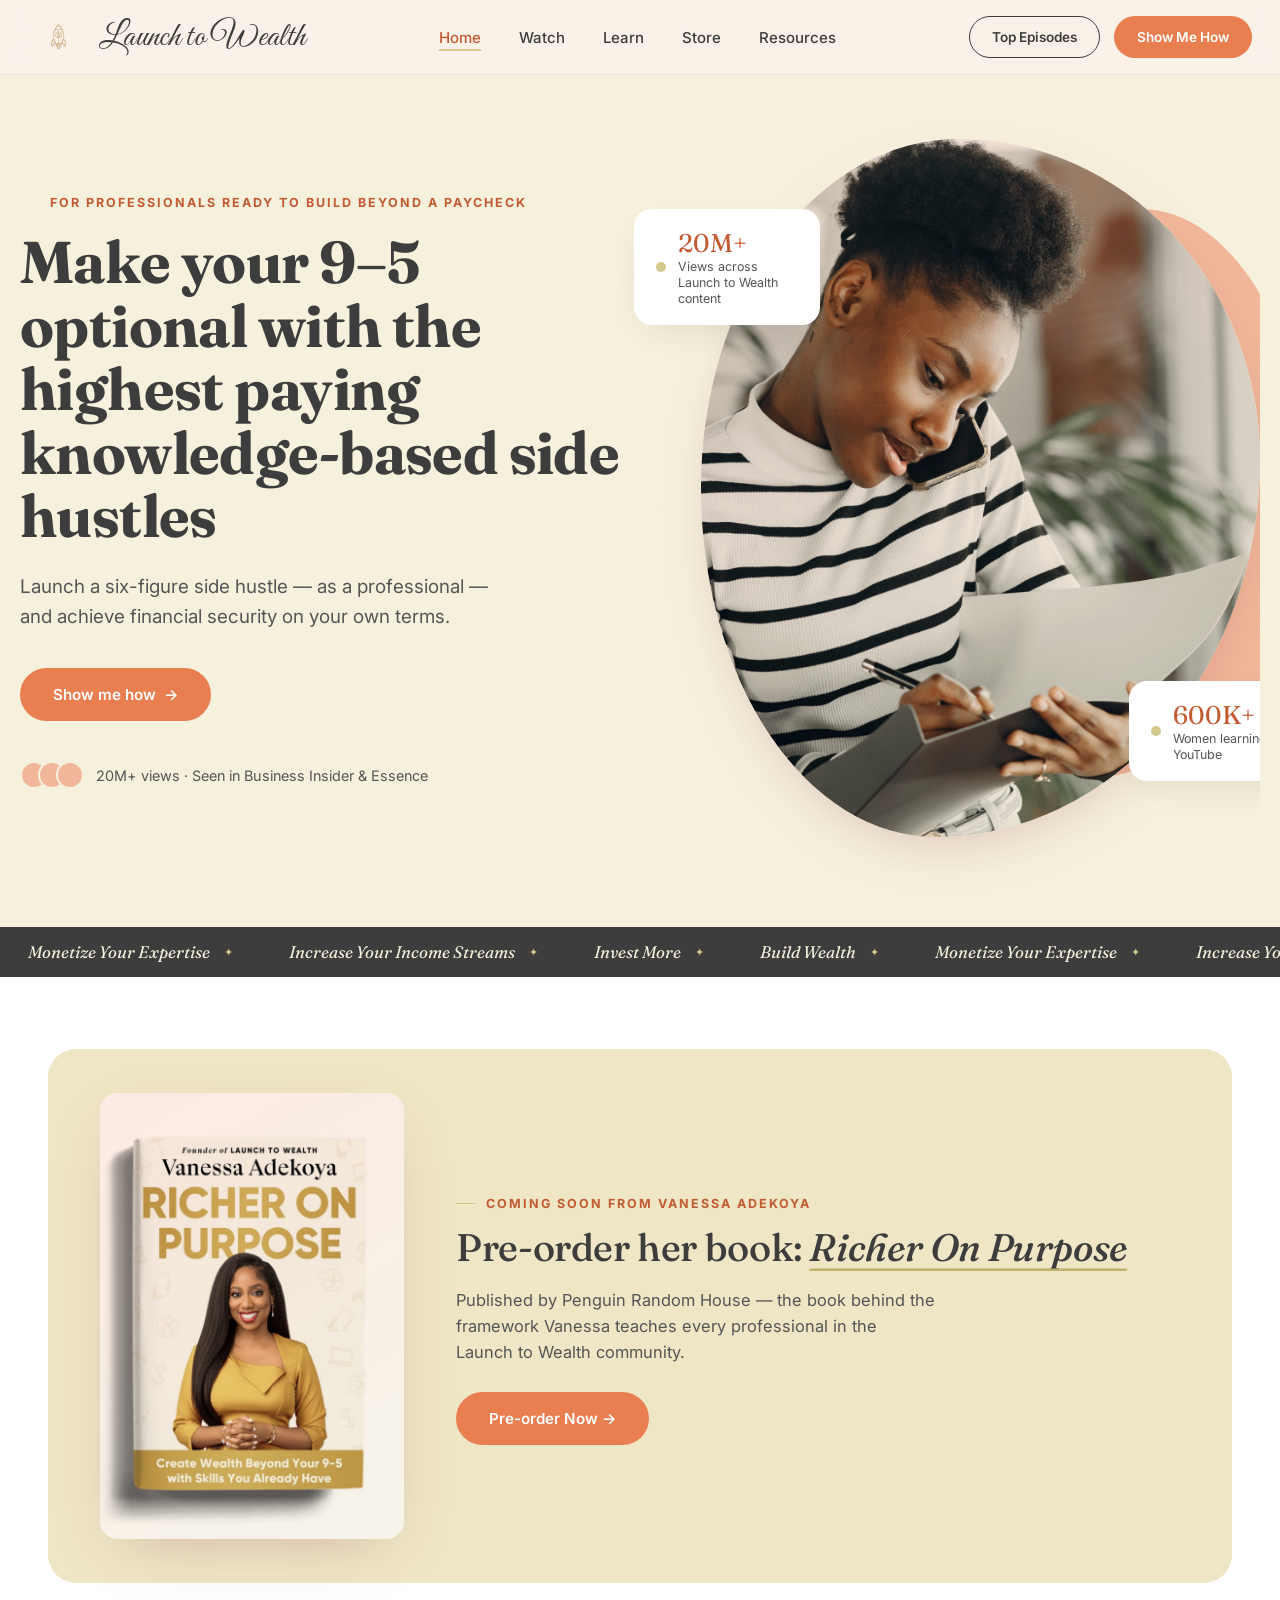
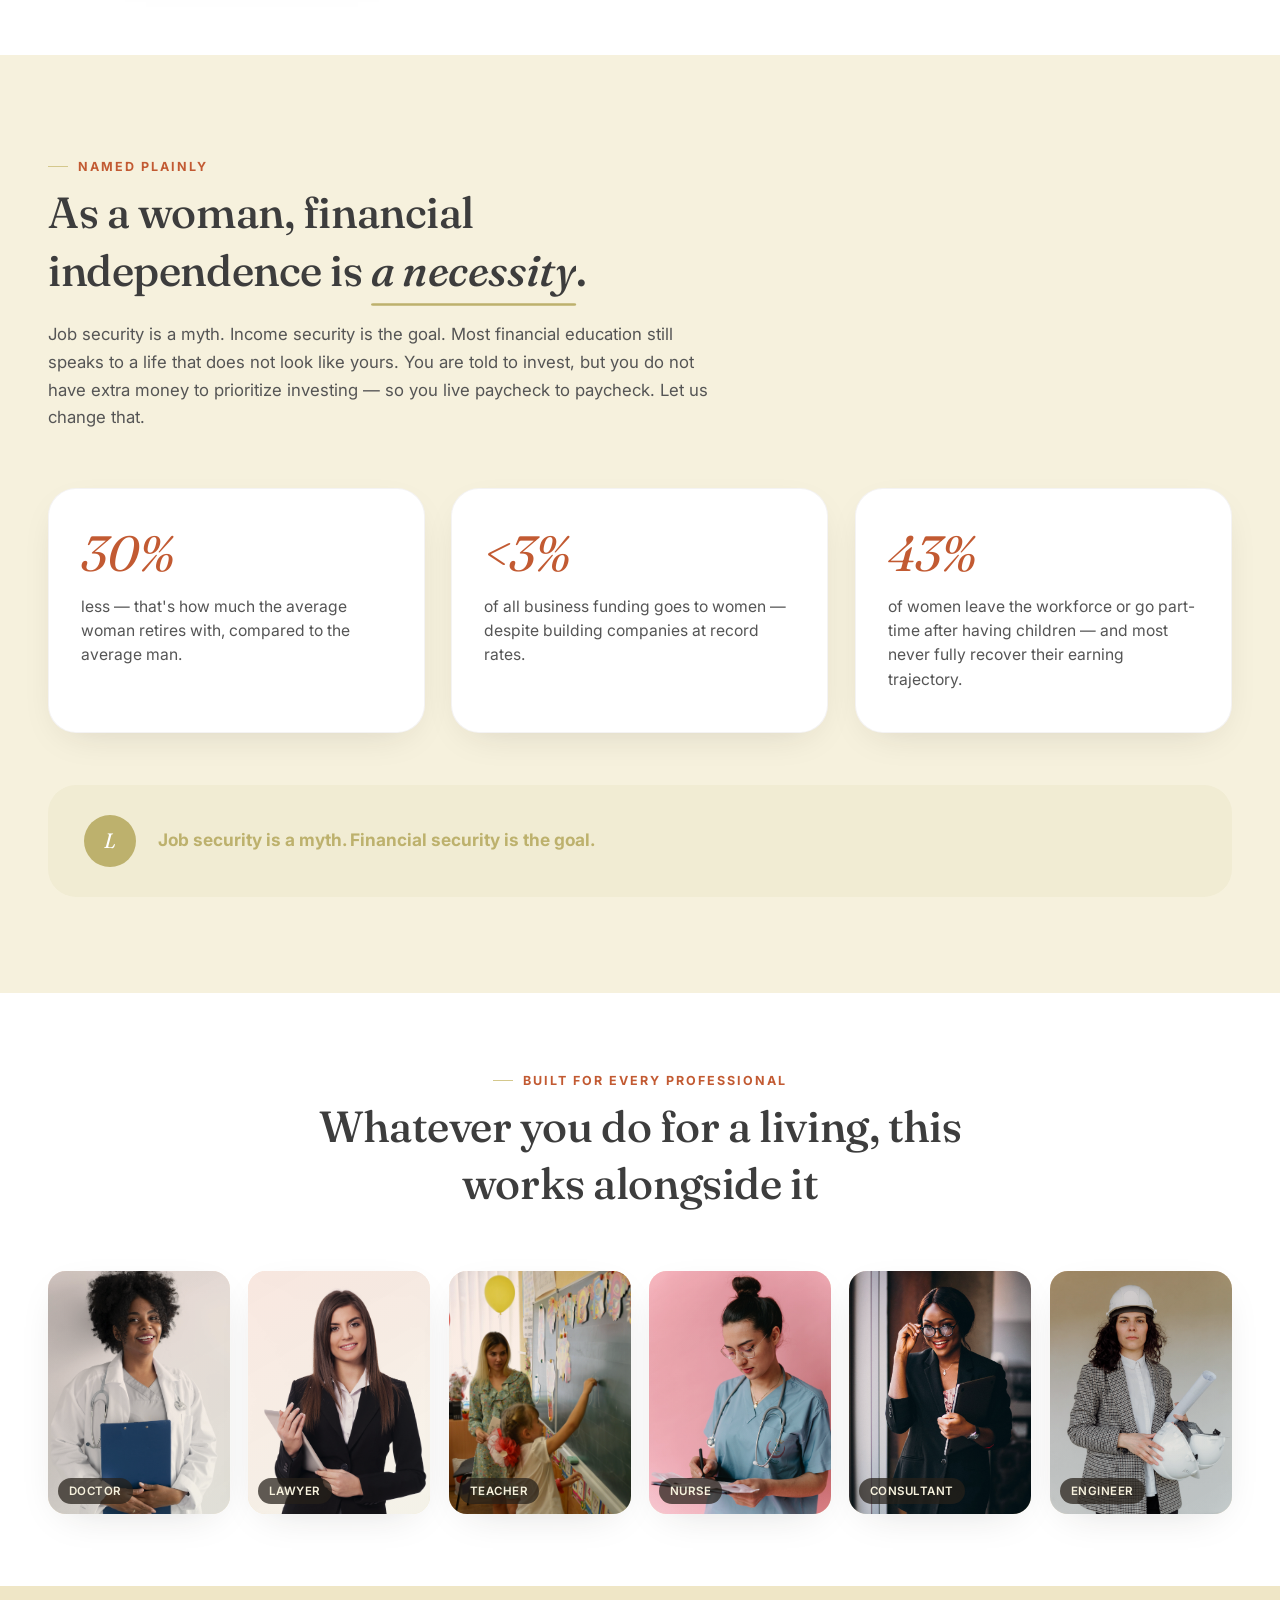
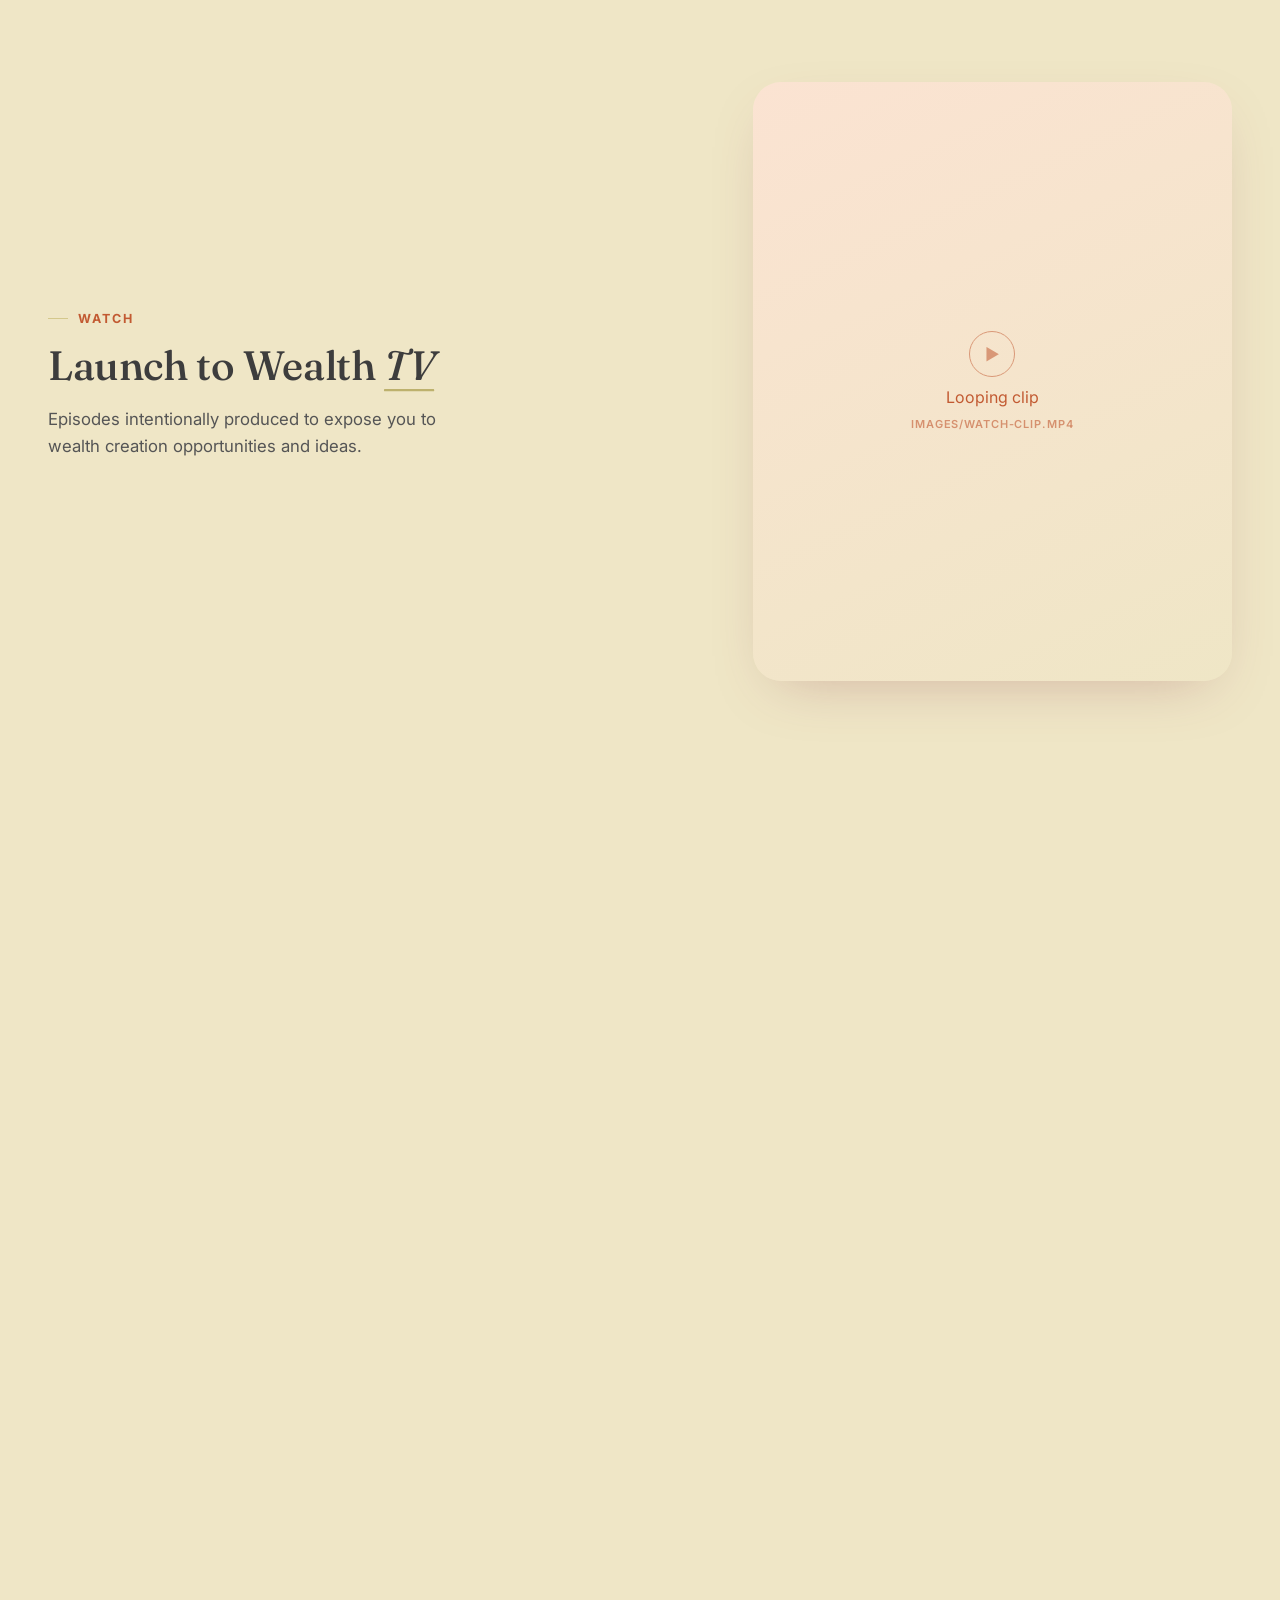
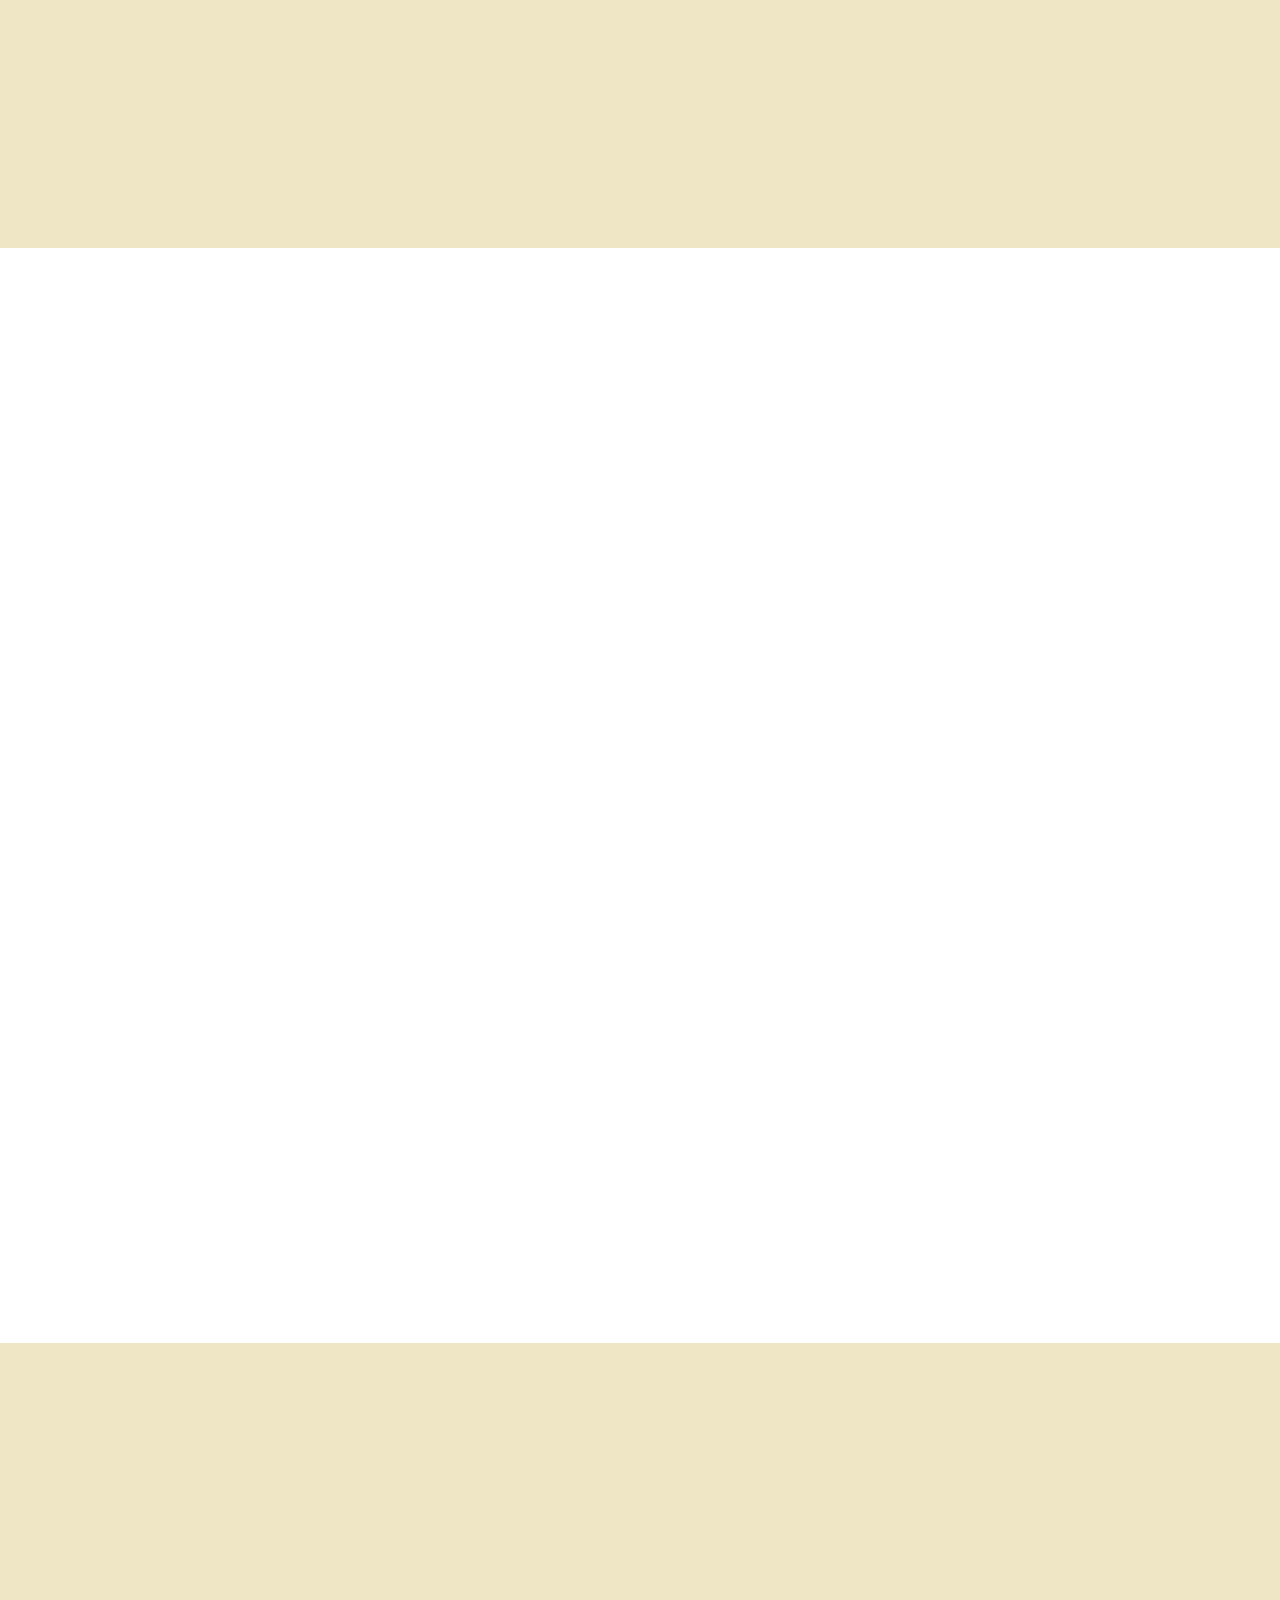
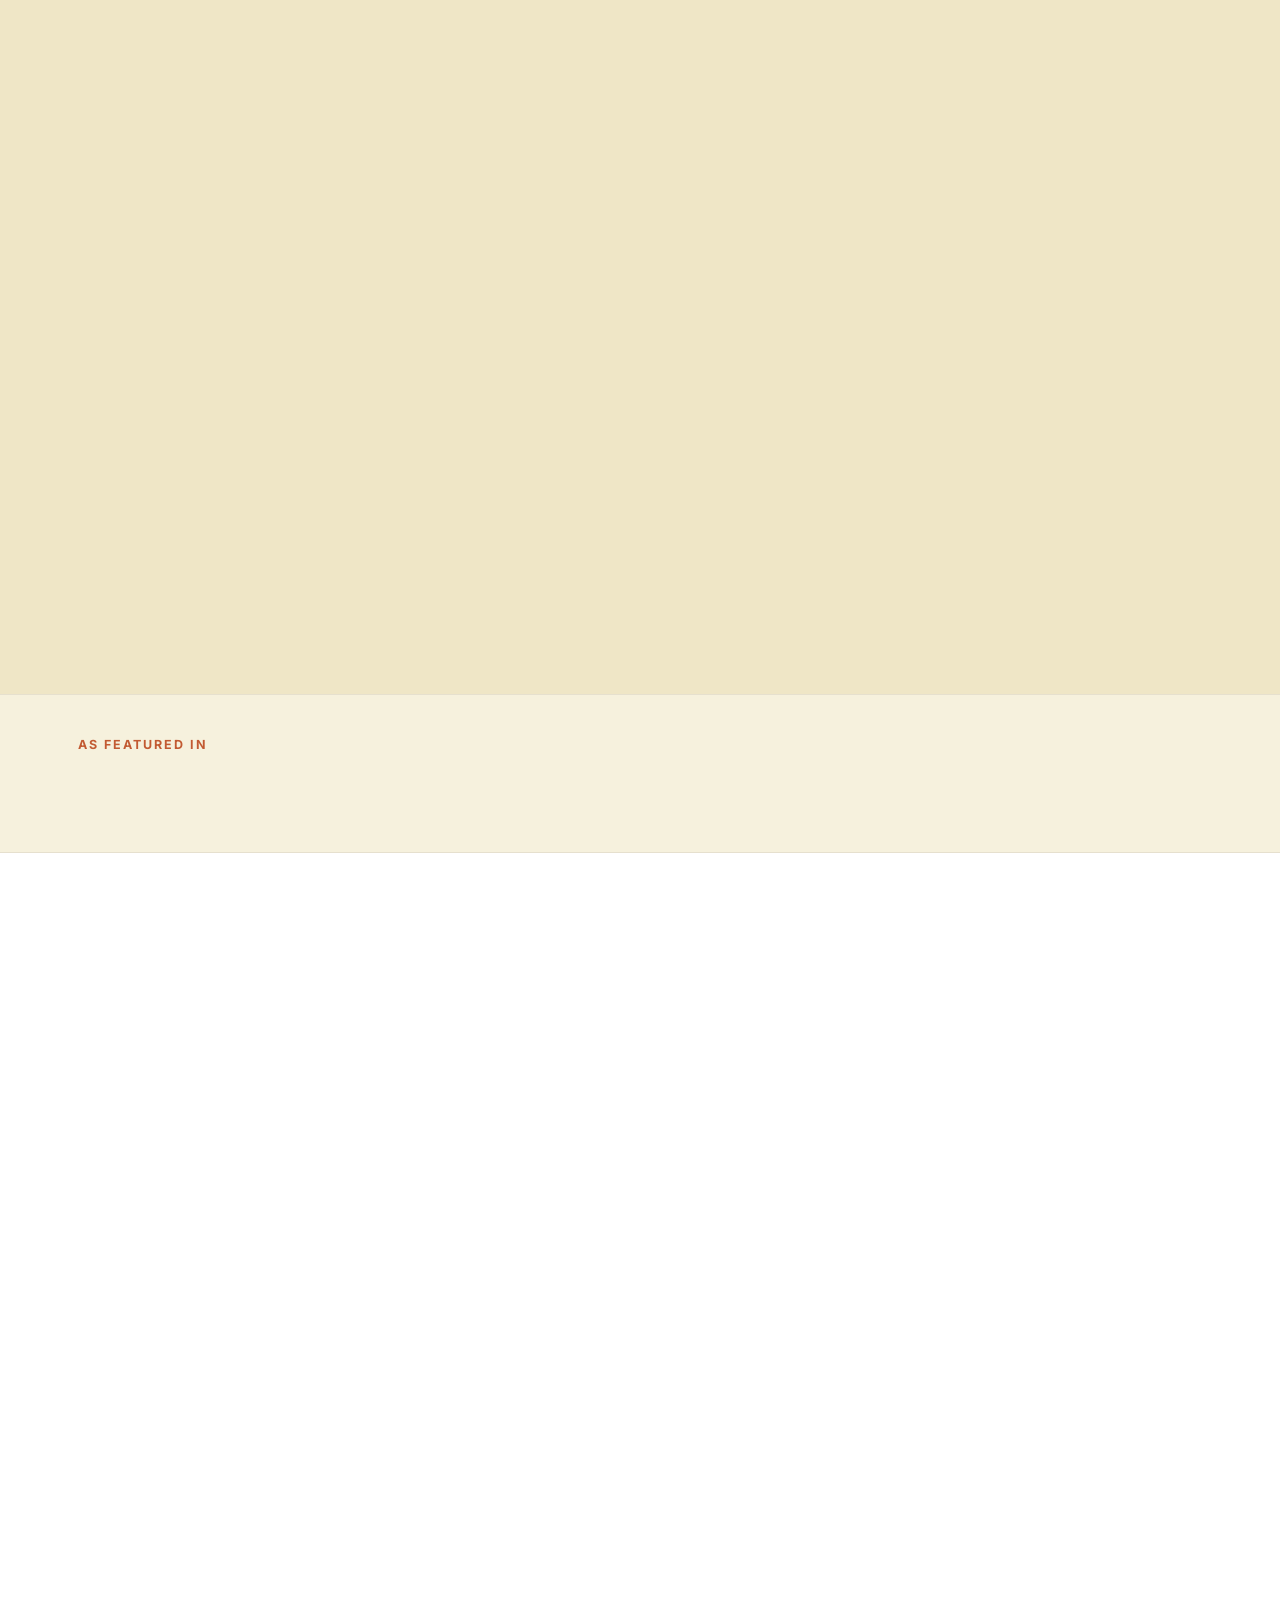
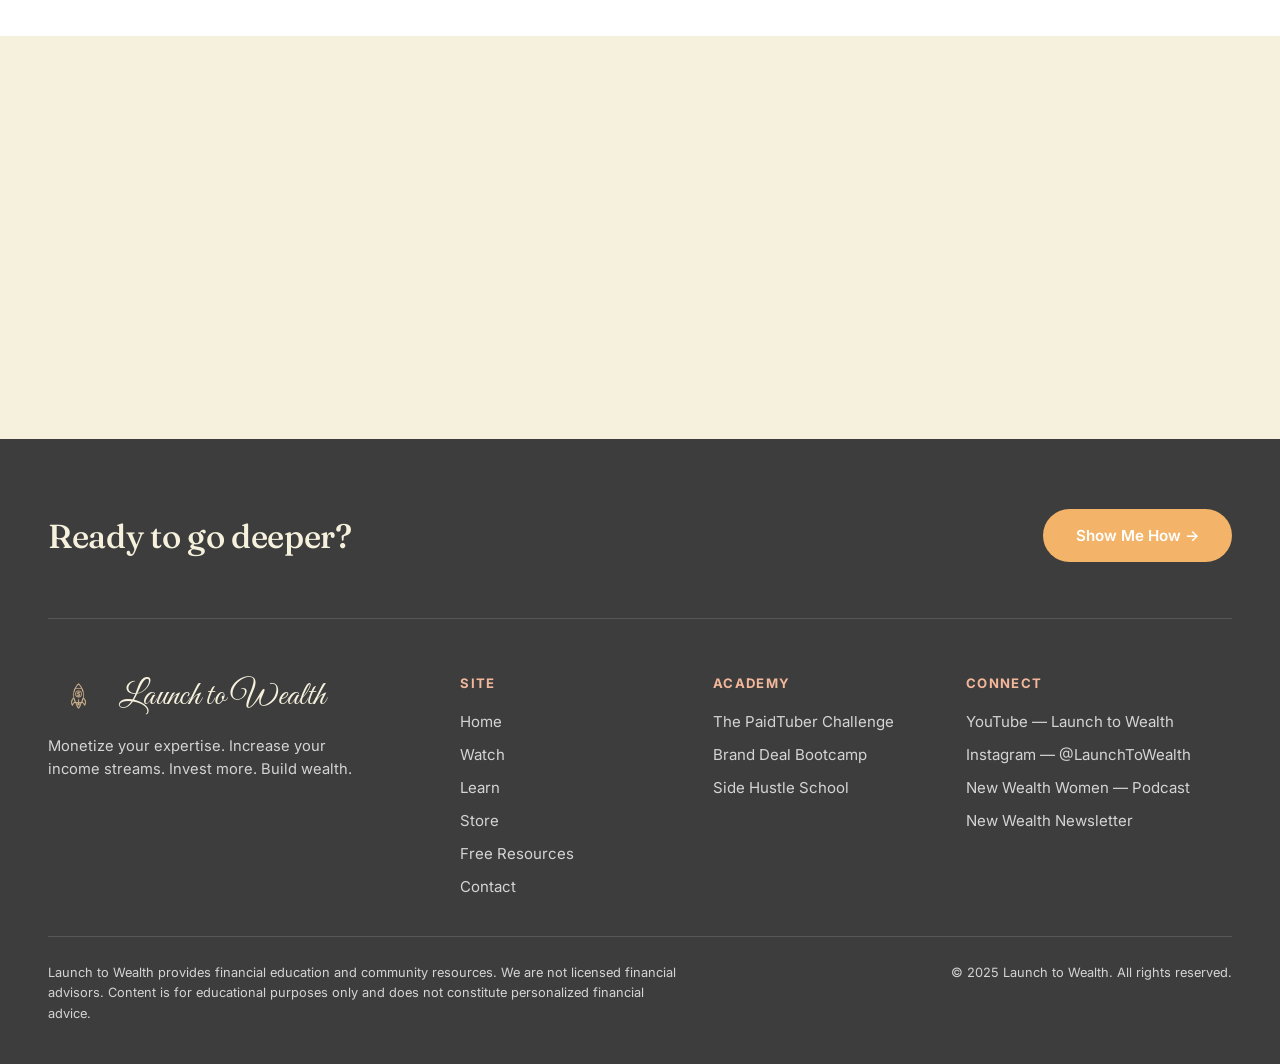
==== index.html @ 152e623e "initial commit" ====
<!DOCTYPE html>
<html lang="en">
<head>
<meta charset="UTF-8">
<meta name="viewport" content="width=device-width, initial-scale=1.0">
<title>Launch to Wealth — Make Your 9-5 Optional</title>
<meta name="description" content="Launch a six-figure side hustle as a professional and achieve financial security on your own terms — with Launch to Wealth.">
<link rel="stylesheet" href="css/style.css">
</head>
<body>

<!-- ============ HEADER / NAV ============ -->
<header class="site-header">
  <nav class="nav">
    <a href="index.html" class="nav-logo">
      <!-- Replace with your logo: images/logo.png -->
      <img src="images/logo.png" alt="Launch to Wealth" onerror="this.style.display='none'; this.nextElementSibling.style.display='flex';">
      <span class="mark" style="display:none;">L</span>
      Launch to Wealth
    </a>
    <div class="nav-links">
      <a href="index.html" class="active">Home</a>
      <a href="#watch">Watch</a>
      <a href="#learn">Learn</a>
      <a href="#store">Store</a>
      <a href="resources.html">Resources</a>
    </div>
    <div class="nav-cta">
      <a href="episodes.html" class="btn btn-outline btn-sm">Top Episodes</a>
      <a href="#learn" class="btn btn-primary btn-sm">Show Me How</a>
      <button class="nav-toggle" aria-label="Menu"><span></span><span></span><span></span></button>
    </div>
  </nav>
  <div class="mobile-panel">
    <a href="index.html" class="active">Home</a>
    <a href="#watch">Watch</a>
    <a href="#learn">Learn</a>
    <a href="#store">Store</a>
    <a href="resources.html">Resources</a>
    <a href="episodes.html">Top Episodes</a>
    <a href="#learn" class="btn btn-primary">Show Me How</a>
  </div>
</header>

<!-- ============ HERO ============ -->
<section class="hero container">
  <div class="hero-grid">
    <div class="hero-copy">
      <span class="eyebrow">For Professionals Ready To Build Beyond A Paycheck</span>
      <h1><strong>Make your 9–5 optional with the highest paying knowledge-based side hustles</strong></h1>
      <p class="lede">Launch a six-figure side hustle — as a professional — and achieve financial security on your own terms.</p>
      <div class="hero-actions">
        <a href="#learn" class="btn btn-primary">Show me how <span class="btn-arrow">→</span></a>
      </div>
      <div class="trust-bar">
        <div class="dots"><span></span><span></span><span></span></div>
        <span>20M+ views · Seen in Business Insider &amp; Essence</span>
      </div>
    </div>
    <div class="hero-visual">
      <div class="blob-wrap">
        <div class="img-frame">
          <!-- Replace with your hero image: images/hero-image.jpg -->
          <img src="images/hero-image.jpg" alt="A Launch to Wealth member building her side hustle" onerror="this.setAttribute('data-loaded','false')">
          <div class="placeholder-label">
            <div class="icon">✦</div>
            <span>Hero portrait</span>
            <small>images/hero-image.jpg</small>
          </div>
        </div>
      </div>
      <div class="floater f1">
        <span class="sage-dot"></span>
        <div><div class="stat-num" data-count-to="20" data-suffix="M+">0</div><div class="stat-label">Views across Launch to Wealth content</div></div>
      </div>
      <div class="floater f2">
        <span class="sage-dot"></span>
        <div><div class="stat-num" data-count-to="600" data-suffix="K+">0</div><div class="stat-label">Women learning on YouTube</div></div>
      </div>
    </div>
  </div>
</section>

<!-- ============ MARQUEE ============ -->
<div class="marquee-strip">
  <div class="marquee-track">
    <span>Monetize Your Expertise</span><span>Increase Your Income Streams</span><span>Invest More</span><span>Build Wealth</span>
  </div>
</div>

<!-- ============ BOOK PROMO ============ -->
<section class="section tight section-paper">
  <div class="container">
    <div class="book-promo" data-reveal>
      <div class="img-frame book-cover-frame">
        <!-- Replace with the book cover: images/book.png -->
        <img src="images/book.png" alt="Richer On Purpose by Vanessa Adekoya" onerror="this.setAttribute('data-loaded','false')">
        <div class="placeholder-label"><div class="icon">✦</div><span>Book cover</span><small>images/book.png</small></div>
      </div>
      <div class="book-copy">
        <span class="eyebrow">Coming Soon From Vanessa Adekoya</span>
        <h2>Pre-order her book: <span class="italic squiggle">Richer On Purpose</span></h2>
        <p>Published by Penguin Random House — the book behind the framework Vanessa teaches every professional in the Launch to Wealth community.</p>
        <a href="#" class="btn btn-primary">Pre-order Now →</a>
      </div>
    </div>
  </div>
</section>

<!-- ============ FINANCIAL INDEPENDENCE ============ -->
<section class="section section-cream">
  <div class="container">
    <div class="section-head" data-reveal>
      <span class="eyebrow">Named Plainly</span>
      <h2>As a woman, financial independence is <span class="italic squiggle">a necessity</span>.</h2>
      <p class="problem-lede">Job security is a myth. Income security is the goal. Most financial education still speaks to a life that does not look like yours. You are told to invest, but you do not have extra money to prioritize investing — so you live paycheck to paycheck. Let us change that.</p>
    </div>

    <div class="stat-grid" data-reveal data-reveal-stagger>
      <div class="stat-card">
        <div class="num">30%</div>
        <p>less — that's how much the average woman retires with, compared to the average man.</p>
      </div>
      <div class="stat-card">
        <div class="num">&lt;3%</div>
        <p>of all business funding goes to women — despite building companies at record rates.</p>
      </div>
      <div class="stat-card">
        <div class="num">43%</div>
        <p>of women leave the workforce or go part-time after having children — and most never fully recover their earning trajectory.</p>
      </div>
    </div>

    <div class="problem-close" data-reveal>
      <div class="glyph">L</div>
      <p><strong>Job security is a myth. Financial security is the goal.</strong></p>
    </div>
  </div>
</section>

<!-- ============ FACE GRID ============ -->
<section class="section section-paper tight">
  <div class="container">
    <div class="section-head center" data-reveal>
      <span class="eyebrow center">Built For Every Professional</span>
      <h2>Whatever you do for a living, this works alongside it</h2>
    </div>
    <div class="face-grid" data-reveal data-reveal-stagger="playful">
      <!-- Replace with real photos: images/face-doctor.jpg, images/face-lawyer.jpg, images/face-teacher.jpg,
           images/face-nurse.jpg, images/face-consultant.jpg, images/face-engineer.jpg -->
      <div class="face-card">
        <div class="img-frame">
          <img src="images/face-doctor.jpg" alt="A doctor building a side hustle" onerror="this.setAttribute('data-loaded','false')">
          <div class="placeholder-label"><small>images/face-doctor.jpg</small></div>
        </div>
        <span class="role-tag">Doctor</span>
      </div>
      <div class="face-card">
        <div class="img-frame">
          <img src="images/face-lawyer.jpg" alt="A lawyer building a side hustle" onerror="this.setAttribute('data-loaded','false')">
          <div class="placeholder-label"><small>images/face-lawyer.jpg</small></div>
        </div>
        <span class="role-tag">Lawyer</span>
      </div>
      <div class="face-card">
        <div class="img-frame">
          <img src="images/face-teacher.jpg" alt="A teacher building a side hustle" onerror="this.setAttribute('data-loaded','false')">
          <div class="placeholder-label"><small>images/face-teacher.jpg</small></div>
        </div>
        <span class="role-tag">Teacher</span>
      </div>
      <div class="face-card">
        <div class="img-frame">
          <img src="images/face-nurse.jpg" alt="A nurse building a side hustle" onerror="this.setAttribute('data-loaded','false')">
          <div class="placeholder-label"><small>images/face-nurse.jpg</small></div>
        </div>
        <span class="role-tag">Nurse</span>
      </div>
      <div class="face-card">
        <div class="img-frame">
          <img src="images/face-consultant.jpg" alt="A consultant building a side hustle" onerror="this.setAttribute('data-loaded','false')">
          <div class="placeholder-label"><small>images/face-consultant.jpg</small></div>
        </div>
        <span class="role-tag">Consultant</span>
      </div>
      <div class="face-card">
        <div class="img-frame">
          <img src="images/face-engineer.jpg" alt="An engineer building a side hustle" onerror="this.setAttribute('data-loaded','false')">
          <div class="placeholder-label"><small>images/face-engineer.jpg</small></div>
        </div>
        <span class="role-tag">Engineer</span>
      </div>
    </div>
  </div>
</section>

<!-- ============ WATCH: LAUNCH TO WEALTH TV ============ -->
<section class="section section-deep" id="watch">
  <div class="container">
    <div class="watch-intro" data-reveal>
      <div class="watch-copy">
        <span class="eyebrow">Watch</span>
        <h2>Launch to Wealth <span class="italic squiggle">TV</span></h2>
        <p>Episodes intentionally produced to expose you to wealth creation opportunities and ideas.</p>
      </div>
      <div class="watch-clip-frame">
        <!-- Drop in your own looping talking-head clip here.
             Replace images/watch-clip.mp4 (video) and images/watch-clip-poster.jpg (poster frame). -->
        <video class="watch-clip" autoplay loop muted playsinline poster="images/watch-clip-poster.jpg">
          <source src="images/watch-clip.mp4" type="video/mp4">
        </video>
        <div class="placeholder-label">
          <div class="icon">▶</div>
          <span>Looping clip</span>
          <small>images/watch-clip.mp4</small>
        </div>
      </div>
    </div>

    <div class="section-head" style="margin-top:70px;" data-reveal>
      <span class="eyebrow">What Viewers Are Saying</span>
      <h2>Real comments, straight from the channel</h2>
    </div>
    <div class="testimonial-grid" data-reveal data-reveal-stagger="playful">
      <div class="testimonial-card">
        <div class="quote-mark">"</div>
        <p class="quote">It's the information for me, it's the prayer, it's the energy. You know what it — everything at this point.</p>
        <div class="attribution">Porsh World</div>
      </div>
      <div class="testimonial-card">
        <div class="quote-mark">"</div>
        <p class="quote">You are a role model ma'am! Please understand the gravity your role plays on this platform for so many women, especially black women! Elevate us with education sis! Thank you.</p>
        <div class="attribution">Maryah Elyse</div>
      </div>
      <div class="testimonial-card">
        <div class="quote-mark">"</div>
        <p class="quote">I found your channel about a month ago and I watched all your videos. For some reason I can't get enough of your videos. You are a true blessing from God. Seeing you succeed inspires me to work harder.</p>
        <div class="attribution">Vibe with Nichola</div>
      </div>
      <div class="testimonial-card">
        <div class="quote-mark">"</div>
        <p class="quote">I'm in Kenya and I just stumbled into this gold mine! Right on time too. This is exactly the education I'm seeking now. Already liked and subscribed — your delivery is so clear and empowering.</p>
        <div class="attribution">Rozinah Mwakideu</div>
      </div>
      <div class="testimonial-card">
        <div class="quote-mark">"</div>
        <p class="quote">Hi Vanessa, your channel is mind blowing! I've watched two of your videos and can't wait to watch the rest. We learn about so many things we don't know about. Your content is amazing.</p>
        <div class="attribution">Colombe AIME</div>
      </div>
      <div class="testimonial-card">
        <div class="quote-mark">"</div>
        <p class="quote">YouTube needs to add a double like button because a single like isn't enough for the amount of love I have for your videos! Always straight to the point and always extremely informative.</p>
        <div class="attribution">ashley ramkhelawan</div>
      </div>
    </div>

    <div class="divider-line" data-reveal>
      <a href="episodes.html" class="btn btn-primary">Top Episodes →</a>
    </div>
  </div>
</section>

<!-- ============ LEARN: LAUNCH TO WEALTH ACADEMY ============ -->
<section class="section section-paper" id="learn">
  <div class="container">
    <div class="section-head" data-reveal>
      <span class="eyebrow">Learn</span>
      <h2>Launch to Wealth <span class="italic squiggle">Academy</span></h2>
      <p>Three ways to build an income stream that isn't tied to a single paycheck.</p>
    </div>

    <div class="academy-grid" data-reveal data-reveal-stagger>
      <div class="academy-card">
        <div class="img-frame academy-card-photo">
          <!-- Replace with photo of Vanessa holding the YouTube plaque: images/pt-plaque.jpg -->
          <img src="images/pt-plaque.jpg" alt="Vanessa Adekoya holding her YouTube plaque" onerror="this.setAttribute('data-loaded','false')">
          <div class="placeholder-label"><div class="icon">✦</div><small>images/pt-plaque.jpg</small></div>
        </div>
        <span class="badge">Flagship Program</span>
        <h3>The PaidTuber Challenge</h3>
        <p>Share your expertise on YouTube and replace your salary through the YouTube Partner Program — a step-by-step system to turn your content into income in 90 days or less.</p>
        <ul>
          <li>The Visibility → Impact → Engagement framework</li>
          <li>7 modules, from channel setup to brand sponsorships</li>
          <li>Time-saving strategies for busy professionals</li>
        </ul>
        <a href="paidtuber.html" class="btn btn-primary">Learn More →</a>
      </div>

      <div class="academy-card">
        <span class="badge">Program 2</span>
        <h3>Brand Deal Bootcamp</h3>
        <p>What's better than one paycheck? Multiple checks from brands who value your expertise. Learn how to find, pitch, and close partnership deals as a professional creator.</p>
        <ul>
          <li>Define your value</li>
          <li>Craft a core message</li>
          <li>Grow an audience from scratch</li>
          <li>Find and close partnership deals</li>
        </ul>
        <a href="#store" class="btn btn-outline">Details Coming Soon</a>
      </div>

      <div class="academy-card">
        <span class="badge">Program 3</span>
        <h3>Side Hustle School</h3>
        <p>Build an online business on the side and make extra money through the creator economy — so you can invest and build wealth, instead of living paycheck to paycheck.</p>
        <ul>
          <li>Side hustle ideas</li>
          <li>Investing, explained</li>
          <li>Money mindset</li>
        </ul>
        <a href="#store" class="btn btn-outline">Details Coming Soon</a>
      </div>
    </div>
  </div>
</section>

<!-- ============ TAKE ACTION: LAUNCH TO WEALTH STORE ============ -->
<section class="section section-deep" id="store">
  <div class="container">
    <div class="section-head" data-reveal>
      <span class="eyebrow">Take Action</span>
      <h2>Launch to Wealth <span class="italic squiggle">Store</span></h2>
    </div>
    <div class="store-grid" data-reveal data-reveal-stagger>
      <div class="store-card">
        <div class="img-frame">
          <!-- Replace with product photo: images/store-vision-deck.jpg -->
          <img src="images/store-vision-deck.jpg" alt="Vision Deck" onerror="this.setAttribute('data-loaded','false')">
          <div class="placeholder-label"><div class="icon">✦</div><span>Product photo</span><small>images/store-vision-deck.jpg</small></div>
        </div>
        <div class="store-card-body">
          <span class="coming-soon">Coming Soon</span>
          <h3>Vision Deck</h3>
          <p>A guided tool to map out the financial future you're building toward — before you build the plan to get there.</p>
        </div>
      </div>
      <div class="store-card">
        <div class="img-frame">
          <!-- Replace with product photo: images/store-idea-to-income-journal.jpg -->
          <img src="images/store-idea-to-income-journal.jpg" alt="Idea to Income Journal" onerror="this.setAttribute('data-loaded','false')">
          <div class="placeholder-label"><div class="icon">✦</div><span>Product photo</span><small>images/store-idea-to-income-journal.jpg</small></div>
        </div>
        <div class="store-card-body">
          <span class="coming-soon">Coming Soon</span>
          <h3>Idea to Income Journal</h3>
          <p>A daily companion for turning what you know into a real income stream, one small, strategic step at a time.</p>
        </div>
      </div>
    </div>
  </div>
</section>

<!-- ============ AS FEATURED IN ============ -->
<div class="press-strip section-cream">
  <div class="container">
    <div class="eyebrow center" style="justify-content:center; margin-bottom:24px;">As Featured In</div>
    <!-- Replace with logo files: images/press-insider.png, images/press-essence.png,
         images/press-fincon.png, images/press-newschool.png, images/press-skillshare.png,
         images/press-publishersweekly.png -->
    <div class="press-row">
      <img src="images/press-insider.png" alt="Business Insider" onerror="this.remove()">
      <img src="images/press-essence.png" alt="Essence Magazine" onerror="this.remove()">
      <img src="images/press-fincon.png" alt="Fincon" onerror="this.remove()">
      <img src="images/press-newschool.png" alt="The New School, New York" onerror="this.remove()">
      <img src="images/press-skillshare.png" alt="Skillshare" onerror="this.remove()">
      <img src="images/press-publishersweekly.png" alt="Publishers Weekly" onerror="this.remove()">
    </div>
  </div>
</div>

<!-- ============ ABOUT VANESSA ============ -->
<section class="section section-paper">
  <div class="container">
    <div class="founder-grid">
      <div class="blob-wrap" data-reveal>
        <div class="img-frame no-tint">
          <!-- Replace with founder photo: images/vanessa-founder.jpg -->
          <img src="images/vanessa-founder.jpg" alt="Vanessa Adekoya, founder of Launch to Wealth" onerror="this.setAttribute('data-loaded','false')">
          <div class="placeholder-label">
            <div class="icon">✦</div>
            <span>Founder portrait</span>
            <small>images/vanessa-founder.jpg</small>
          </div>
        </div>
      </div>
      <div class="founder-copy" data-reveal>
        <span class="eyebrow">Meet Vanessa</span>
        <h2>Built by a woman who has lived every lesson she teaches.</h2>
        <p style="color:var(--ink-soft); font-size:1.05rem; margin-top:14px;">Vanessa Adekoya worked at one of the world's largest consulting firms before she realized that the work she did every day, though high paying, was only making large corporations larger — and almost never making a dent on the people she truly cares about impacting.</p>
        <p>So, she built a bridge out. Today, Vanessa teaches professionals around the world how to turn their expertise into income streams that don't depend on a single paycheck.</p>
        <p class="highlight">"Job security is a myth. Financial security is the goal."</p>

        <div class="founder-platforms">
          <a href="https://www.youtube.com/@LaunchToWealth" target="_blank" rel="noopener">
            <span class="plat-icon">▶</span>
            <span>Watch on YouTube — Launch to Wealth <span class="plat-sub">20M+ views · Seen in Business Insider &amp; Essence</span></span>
          </a>
          <a href="#">
            <span class="plat-icon">✦</span>
            <span>Pre-order her book — Richer On Purpose <span class="plat-sub">Published by Penguin Random House</span></span>
          </a>
        </div>
      </div>
    </div>
  </div>
</section>

<!-- ============ EMAIL CAPTURE ============ -->
<section class="container" id="email-capture" style="padding: 30px 28px 90px;">
  <div class="email-capture" data-reveal>
    <div class="copy">
      <h2>Get ideas and strategies to build your bank account — straight to your inbox.</h2>
      <p>No fluff. Just the side hustle ideas, investing basics, and money mindset shifts that move the needle.</p>
    </div>
    <form class="email-form">
      <input type="email" placeholder="you@email.com" required aria-label="Email address">
      <button type="submit">Subscribe</button>
      <span class="form-note">Unsubscribe anytime. No spam, ever.</span>
    </form>
  </div>
</section>

<!-- ============ FOOTER ============ -->
<footer class="site-footer">
  <div class="container">
    <div class="footer-cta">
      <h2>Ready to go deeper?</h2>
      <a href="#learn" class="btn btn-sage">Show Me How →</a>
    </div>
    <div class="footer-grid">
      <div class="footer-brand">
        <a href="index.html" class="nav-logo">
          <img src="images/logo.png" alt="Launch to Wealth" onerror="this.style.display='none'; this.nextElementSibling.style.display='flex';">
          <span class="mark" style="display:none;">L</span>
          Launch to Wealth
        </a>
        <p>Monetize your expertise. Increase your income streams. Invest more. Build wealth.</p>
      </div>
      <div class="footer-col">
        <h4>Site</h4>
        <ul>
          <li><a href="index.html">Home</a></li>
          <li><a href="#watch">Watch</a></li>
          <li><a href="#learn">Learn</a></li>
          <li><a href="#store">Store</a></li>
          <li><a href="resources.html">Free Resources</a></li>
          <li><a href="contact.html">Contact</a></li>
        </ul>
      </div>
      <div class="footer-col">
        <h4>Academy</h4>
        <ul>
          <li><a href="paidtuber.html">The PaidTuber Challenge</a></li>
          <li><a href="#learn">Brand Deal Bootcamp</a></li>
          <li><a href="#learn">Side Hustle School</a></li>
        </ul>
      </div>
      <div class="footer-col">
        <h4>Connect</h4>
        <ul>
          <li><a href="https://www.youtube.com/@LaunchToWealth" target="_blank" rel="noopener">YouTube — Launch to Wealth</a></li>
          <li><a href="#">Instagram — @LaunchToWealth</a></li>
          <li><a href="#">New Wealth Women — Podcast</a></li>
          <li><a href="#email-capture">New Wealth Newsletter</a></li>
        </ul>
      </div>
    </div>
    <div class="footer-legal">
      <p>Launch to Wealth provides financial education and community resources. We are not licensed financial advisors. Content is for educational purposes only and does not constitute personalized financial advice.</p>
      <p class="copyright">© 2025 Launch to Wealth. All rights reserved.</p>
    </div>
  </div>
</footer>

<script src="js/script.js"></script>
</body>
</html>
---- css/style.css ----
/* =========================================================
   LAUNCH TO WEALTH — Design System
   Palette: warm cream base, with olive / apricot / burnt coral
   as the three button colors, and a charcoal/gray text system.
   Type: Fraunces (display/editorial serif + italic voice) +
   Inter (body/utility).
========================================================= */

@import url('https://fonts.googleapis.com/css2?family=Fraunces:ital,opsz,wght@0,9..144,300;0,9..144,400;0,9..144,500;0,9..144,600;0,9..144,700;1,9..144,400;1,9..144,500;1,9..144,600&family=Inter:wght@400;500;600;700;800&family=Great+Vibes&display=swap');

:root{
  /* colors */
  --cream:      #F6F1DD;
  --cream-deep: #EFE6C6;
  --paper:      #FFFFFF;
  --ink:        #3D3D3D;
  --ink-soft:   #555555;
  --ink-faint:  #D4D4D4;

  /* accent family (was "rose") — now Burnt Coral */
  --rose:       #F2B79A;
  --rose-deep:  #E97E50;
  --rose-ink:   #C25A32;
  --rose-pale:  #FBE3D2;
  --rose-line:  #F3C6AC;

  /* secondary accent family (was "sage") — now Olive */
  --sage:       #D4C88C;
  --sage-deep:  #BDB16D;
  --sage-pale:  #F1ECD3;

  --white:      #FFFFFF;

  /* dedicated button colors */
  --btn-olive:   #BDB16D;
  --btn-apricot: #F3B368;
  --btn-coral:   #E97E50;
  --btn-text:    #FFFFFF;

  --font-display: 'Fraunces', serif;
  --font-body: 'Inter', sans-serif;
  --font-script: 'Great Vibes', cursive;

  --container: 1240px;
  --radius-lg: 28px;
  --radius-md: 18px;
  --radius-pill: 999px;

  --shadow-soft: 0 20px 60px -25px rgba(140, 63, 77, 0.35);
  --shadow-card: 0 12px 40px -18px rgba(38, 32, 25, 0.18);
}

*, *::before, *::after{ box-sizing: border-box; }
html{ scroll-behavior: smooth; }
body{
  margin:0;
  font-family: var(--font-body);
  background: var(--cream);
  color: var(--ink);
  -webkit-font-smoothing: antialiased;
  overflow-x: hidden;
}
img{ max-width:100%; display:block; }
a{ color: inherit; text-decoration:none; }
ul{ margin:0; padding:0; list-style:none; }
button{ font-family: inherit; cursor:pointer; }
h1,h2,h3,h4{ margin:0; font-family: var(--font-display); font-weight:500; letter-spacing:-0.01em; }
p{ margin:0; }

:focus-visible{
  outline: 2px solid var(--sage-deep);
  outline-offset: 3px;
}

@media (prefers-reduced-motion: reduce){
  *{ animation-duration: 0.01ms !important; animation-iteration-count: 1 !important; transition-duration: 0.01ms !important; scroll-behavior: auto !important; }
}

.container{
  width: 100%;
  max-width: var(--container);
  margin: 0 auto;
  padding: 0 28px;
}

.italic{ font-style: italic; }

/* -------------------- shared type helpers -------------------- */
.eyebrow{
  display:inline-flex;
  align-items:center;
  gap:10px;
  font-family: var(--font-body);
  font-size: 12.5px;
  font-weight: 700;
  letter-spacing: 0.16em;
  text-transform: uppercase;
  color: var(--rose-ink);
}
.eyebrow::before{
  content:"";
  width: 20px; height:1px;
  background: var(--sage);
}
.eyebrow.center{ justify-content:center; }
.eyebrow.on-dark{ color: var(--rose-pale); }
.eyebrow.on-dark::before{ background: var(--sage-pale); }

.section-head{
  max-width: 680px;
}
.section-head.center{ margin: 0 auto; text-align:center; }
.section-head h2{
  font-size: clamp(2rem, 3.4vw, 2.85rem);
  line-height: 1.12;
  margin-top: 14px;
}
.section-head p{
  margin-top: 18px;
  font-size: 1.05rem;
  line-height: 1.65;
  color: var(--ink-soft);
}

/* sage squiggle underline used sparingly under one accent word per major section */
.squiggle{
  position: relative;
  white-space: nowrap;
}
.squiggle svg{
  position:absolute;
  left:0; right:0; bottom:-0.14em;
  width:100%; height:0.3em;
  overflow:visible;
}

/* -------------------- buttons -------------------- */
.btn{
  display:inline-flex;
  align-items:center;
  justify-content:center;
  gap:8px;
  padding: 16px 32px;
  border-radius: var(--radius-pill);
  font-size: 0.95rem;
  font-weight: 600;
  border: 1px solid transparent;
  transition: transform .35s cubic-bezier(.2,.8,.2,1), box-shadow .35s ease, background .3s ease, color .3s ease, border-color .3s ease;
  white-space: nowrap;
}
.btn-primary{
  background: var(--btn-coral);
  color: var(--btn-text);
}
.btn-primary:hover{
  background: var(--rose-ink);
  transform: translateY(-2px);
  box-shadow: var(--shadow-soft);
}
.btn-outline{
  background: transparent;
  color: var(--ink);
  border-color: var(--ink);
}
.btn-outline:hover{
  background: var(--btn-olive);
  border-color: var(--btn-olive);
  color: var(--btn-text);
  transform: translateY(-2px);
}
.btn-outline.on-rose{ border-color: var(--ink); }
.btn-light{
  background: var(--paper);
  color: var(--ink);
}
.btn-light:hover{ transform: translateY(-2px); box-shadow: var(--shadow-card); }
.btn-sage{
  background: var(--btn-apricot);
  color: var(--btn-text);
}
.btn-sage:hover{ background: var(--rose-ink); transform: translateY(-2px); }
.btn-sm{ padding: 12px 22px; font-size: 0.85rem; }
.btn-arrow{ transition: transform .3s ease; }
.btn:hover .btn-arrow{ transform: translateX(4px); }

/* -------------------- nav -------------------- */
.site-header{
  position: sticky;
  top:0;
  z-index: 100;
  background: rgba(251, 242, 236, 0.86);
  backdrop-filter: blur(14px);
  border-bottom: 1px solid rgba(38,32,25,0.06);
}
.nav{
  display:flex;
  align-items:center;
  justify-content: space-between;
  padding: 16px 28px;
}
.nav-logo{
  display:flex;
  align-items:center;
  gap:10px;
  font-family: var(--font-script);
  font-size: 2.1rem;
  letter-spacing: 0.01em;
  white-space: nowrap;
}
.nav-logo img{ height: 34px; width:auto; }
.nav-logo .mark{
  width:34px; height:34px; border-radius:50%;
  background: linear-gradient(135deg, var(--rose) 0%, var(--rose-deep) 100%);
  display:flex; align-items:center; justify-content:center;
  color:var(--white); font-size:0.95rem; font-weight:600;
}
.nav-links{
  display:flex;
  align-items:center;
  gap:38px;
}
.nav-links a{
  font-size: 0.94rem;
  font-weight: 500;
  color: var(--ink);
  position:relative;
  padding: 4px 0;
}
.nav-links a::after{
  content:"";
  position:absolute; left:0; bottom:0;
  width:0; height:2px;
  background: var(--sage);
  transition: width .3s ease;
}
.nav-links a:hover::after, .nav-links a.active::after{ width:100%; }
.nav-links a.active{ color: var(--rose-ink); }
.nav-cta{ display:flex; align-items:center; gap:14px; }
.nav-toggle{
  display:none;
  background:none; border:none;
  width: 40px; height:40px;
  align-items:center; justify-content:center;
  flex-direction:column; gap:5px;
}
.nav-toggle span{ width:22px; height:2px; background:var(--ink); border-radius:2px; transition: all .3s ease;}
.nav-toggle.is-open span:nth-child(1){ transform: translateY(7px) rotate(45deg); }
.nav-toggle.is-open span:nth-child(2){ opacity:0; }
.nav-toggle.is-open span:nth-child(3){ transform: translateY(-7px) rotate(-45deg); }

.mobile-panel{
  display:none;
  flex-direction:column;
  gap:4px;
  padding: 10px 28px 26px;
  background: var(--cream);
  border-bottom: 1px solid rgba(38,32,25,0.06);
}
.mobile-panel a{
  padding: 13px 4px;
  font-size: 1.05rem;
  border-bottom: 1px solid rgba(38,32,25,0.08);
}
.mobile-panel .btn{ margin-top:14px; width:100%; }
.mobile-panel.is-open{ display:flex; }

/* -------------------- image placeholder system --------------------
   Drop real files into /images using the same filenames referenced
   in the HTML (see the comment above each <img>). Until then this
   shows an elegant placeholder so the layout previews correctly. */
.img-frame{
  position:relative;
  overflow:hidden;
  background: linear-gradient(155deg, var(--rose-pale) 0%, var(--cream-deep) 100%);
}
.img-frame img{
  width:100%; height:100%; object-fit:cover;
  position:relative; z-index:1;
  opacity:0;
  transition: opacity .4s ease;
}
.img-frame img[data-loaded="true"]{ opacity:1; }
/* Soft brand-color wash so real, uncontrolled photos harmonize with the
   palette instead of clashing. The founder portrait opts out via .no-tint
   since it should read as a true, accurate likeness. */
.img-frame:not(.no-tint)::after{
  content:"";
  position:absolute; inset:0;
  z-index:2;
  pointer-events:none;
  background: linear-gradient(150deg, rgba(233,126,80,0.16) 0%, rgba(189,177,109,0.14) 100%);
  mix-blend-mode: multiply;
}
.img-frame .placeholder-label, .watch-clip-frame .placeholder-label{
  position:absolute; inset:0;
  display:flex; flex-direction:column; align-items:center; justify-content:center;
  gap:10px;
  text-align:center;
  padding: 20px;
  color: var(--rose-ink);
  font-family: var(--font-body);
}
.img-frame .placeholder-label .icon, .watch-clip-frame .placeholder-label .icon{
  width:46px; height:46px;
  border-radius:50%;
  border: 1.5px solid var(--rose-ink);
  display:flex; align-items:center; justify-content:center;
  opacity:0.55;
}
.img-frame .placeholder-label small, .watch-clip-frame .placeholder-label small{
  font-size:11px; letter-spacing:.08em; text-transform:uppercase;
  opacity:0.6; font-weight:600;
}
.img-frame img[data-loaded="true"] + .placeholder-label{ display:none; }

/* organic blob behind portraits */
.blob-wrap{ position:relative; }
.blob-wrap::before{
  content:"";
  position:absolute;
  width:82%; height:82%;
  top:10%; right:-10%;
  background: var(--rose);
  border-radius: 62% 38% 55% 45% / 45% 55% 45% 55%;
  z-index:0;
  filter: blur(0.5px);
}
.blob-wrap .img-frame{
  position:relative; z-index:1;
  border-radius: 46% 54% 58% 42% / 50% 46% 54% 50%;
  aspect-ratio: 4/5;
  box-shadow: var(--shadow-soft);
}

/* =========================================================
   MARQUEE / TICKER STRIP
========================================================= */
.marquee-strip{
  background: var(--ink);
  color: var(--cream);
  padding: 15px 0;
  overflow:hidden;
  position:relative;
}
.marquee-track{
  display:flex;
  width: max-content;
  animation: marquee 24s linear infinite;
}
.marquee-track span{
  display:flex;
  align-items:center;
  gap:14px;
  padding: 0 28px;
  font-family: var(--font-display);
  font-style: italic;
  font-size: 1.05rem;
  white-space:nowrap;
}
.marquee-track span::after{
  content:"\2726";
  color: var(--sage);
  font-style:normal;
  font-size: 0.7rem;
}
@keyframes marquee{
  from{ transform: translateX(0); }
  to{ transform: translateX(-50%); }
}

/* press logo strip */
.press-strip{
  padding: 34px 0;
  border-top: 1px solid rgba(38,32,25,0.08);
  border-bottom: 1px solid rgba(38,32,25,0.08);
  position: relative;
  overflow: hidden;
}
.press-row{
  display:flex;
  align-items:center;
  justify-content: space-between;
  gap: 24px;
  flex-wrap: wrap;
}
.press-row span{
  font-family: var(--font-display);
  font-size: 1.15rem;
  color: var(--ink-soft);
  opacity: 0.75;
  letter-spacing: 0.01em;
}
.press-row img{
  height: 42px;
  width: auto;
  filter: grayscale(100%);
  opacity: 0.55;
  transition: opacity .3s ease, filter .3s ease;
}
.press-row img:hover{
  filter: grayscale(0%);
  opacity: 1;
}

/* =========================================================
   HERO
========================================================= */
.hero{
  padding: 64px 0 90px;
  position:relative;
}
.hero-grid{
  display:grid;
  grid-template-columns: 1.05fr 0.95fr;
  gap: 64px;
  align-items:center;
}
.hero-copy h1{
  font-size: clamp(2.6rem, 4.6vw, 4.1rem);
  line-height: 1.08;
}
.hero-copy .eyebrow{ margin-bottom: 20px; }
.hero-copy p.lede{
  margin-top: 24px;
  font-size: 1.18rem;
  line-height: 1.6;
  color: var(--ink-soft);
  max-width: 480px;
}
.hero-actions{
  display:flex;
  align-items:center;
  gap:18px;
  margin-top: 36px;
  flex-wrap: wrap;
}
.trust-bar{
  margin-top: 40px;
  display:flex;
  align-items:center;
  gap:12px;
  color: var(--ink-soft);
  font-size: 0.9rem;
}
.trust-bar .dots{ display:flex; }
.trust-bar .dots span{
  width:28px; height:28px; border-radius:50%;
  background: var(--rose);
  border: 2px solid var(--cream);
  margin-left:-10px;
}
.trust-bar .dots span:first-child{ margin-left:0; }

.hero-visual{ position:relative; }
.hero-visual .img-frame{
  aspect-ratio: 4/5;
}
.hero-visual .floater{
  position:absolute;
  background: var(--paper);
  border-radius: var(--radius-md);
  box-shadow: var(--shadow-card);
  padding: 18px 22px;
  display:flex;
  align-items:center;
  gap:12px;
  z-index:2;
}
.hero-visual .floater.f1{ top: 10%; left: -12%; }
.hero-visual .floater.f2{ bottom: 8%; right: -10%; }
.floater .stat-num{ font-family: var(--font-display); font-size:1.6rem; color: var(--rose-ink); }
.floater .stat-label{ font-size:0.78rem; color: var(--ink-soft); line-height:1.3; max-width:120px; }
.floater .sage-dot{ width:10px; height:10px; border-radius:50%; background:var(--sage); flex-shrink:0; }

/* =========================================================
   SECTIONS - generic paddings/backgrounds
========================================================= */
.section{ padding: 96px 0; position:relative; overflow:hidden; }
.section.tight{ padding: 72px 0; }
.section-cream{ background: var(--cream); }
.section-paper{ background: var(--paper); }
.section-deep{ background: var(--cream-deep); }
.section-ink{ background: var(--ink); color: var(--cream); }
.section-rose{
  background: linear-gradient(135deg, var(--rose-deep) 0%, var(--rose) 100%);
  color: var(--white);
}

/* =========================================================
   PROBLEM SECTION (stat cards)
========================================================= */
.problem-lede{
  font-size: 1.3rem;
  line-height: 1.6;
  color: var(--ink-soft);
  max-width: 760px;
  margin-top: 22px;
}
.stat-grid{
  margin-top: 56px;
  display:grid;
  grid-template-columns: repeat(3, 1fr);
  gap: 26px;
}
.stat-card{
  background: var(--paper);
  border-radius: var(--radius-lg);
  padding: 40px 32px;
  box-shadow: var(--shadow-card);
  border: 1px solid rgba(38,32,25,0.05);
}
.stat-card .num{
  font-family: var(--font-display);
  font-style: italic;
  font-size: 3.1rem;
  color: var(--rose-ink);
  line-height:1;
}
.stat-card p{
  margin-top: 16px;
  font-size: 0.98rem;
  line-height:1.55;
  color: var(--ink-soft);
}
.problem-close{
  margin-top: 52px;
  display:flex;
  align-items:center;
  gap: 22px;
  padding: 30px 36px;
  background: var(--sage-pale);
  border-radius: var(--radius-lg);
}
.problem-close .glyph{
  width:52px; height:52px; flex-shrink:0;
  border-radius:50%;
  background: var(--sage-deep);
  color: var(--white);
  display:flex; align-items:center; justify-content:center;
  font-family: var(--font-display); font-style:italic; font-size:1.3rem;
}
.problem-close p{ font-size:1.08rem; line-height:1.55; }
.problem-close strong{ color: var(--sage-deep); font-weight:700; }

/* =========================================================
   PROGRAMS
========================================================= */
.program-row{
  display:grid;
  grid-template-columns: 90px 1fr auto;
  gap: 30px;
  align-items:center;
  padding: 40px 8px;
  border-top: 1px solid rgba(38,32,25,0.1);
}
.program-list .program-row:last-child{ border-bottom: 1px solid rgba(38,32,25,0.1); }
.program-index{
  font-family: var(--font-display);
  font-style: italic;
  font-size: 2.4rem;
  color: var(--rose-line);
}
.program-body h3{
  font-size: 1.6rem;
  display:flex;
  align-items:baseline;
  gap:12px;
  flex-wrap:wrap;
}
.program-body h3 .trademark{ font-size: 0.55em; vertical-align: super; color: var(--rose-ink); }
.program-body h3 .tagline{
  font-family: var(--font-body);
  font-weight: 500;
  font-size: 1rem;
  color: var(--ink-soft);
}
.program-body p{
  margin-top: 12px;
  color: var(--ink-soft);
  line-height:1.6;
  max-width: 620px;
}
.program-outcomes{
  margin-top: 16px;
  display:flex;
  flex-wrap:wrap;
  gap: 10px;
}
.program-outcomes span{
  font-size: 0.8rem;
  font-weight:600;
  padding: 7px 14px;
  border-radius: var(--radius-pill);
  background: var(--sage-pale);
  color: var(--sage-deep);
}
.program-outcomes span::before{ content:"\2713 "; }

/* =========================================================
   MEMBERSHIP CTA BLOCK (home page teaser)
========================================================= */
.cta-block{
  border-radius: var(--radius-lg);
  padding: 64px;
  text-align:center;
  position:relative;
  overflow:hidden;
}
.cta-block::before{
  content:"";
  position:absolute;
  width:340px; height:340px;
  background: rgba(255,255,255,0.12);
  border-radius:50%;
  top:-140px; left:-100px;
}
.cta-block::after{
  content:"";
  position:absolute;
  width:220px; height:220px;
  background: rgba(255,255,255,0.1);
  border-radius:50%;
  bottom:-100px; right:-60px;
}
.cta-block h2{ font-size: clamp(1.9rem, 3.4vw, 2.7rem); color:var(--white); position:relative; z-index:1; }
.cta-block p{ margin-top:16px; color: rgba(255,255,255,0.9); font-size:1.05rem; position:relative; z-index:1; }
.cta-block .btn{ margin-top: 30px; position:relative; z-index:1; }
.cta-block .fine-print{
  margin-top: 18px;
  font-size: 0.85rem;
  color: rgba(255,255,255,0.75);
  position:relative; z-index:1;
}

/* =========================================================
   EXPLORE MORE
========================================================= */
.explore-grid{
  margin-top: 54px;
  display:grid;
  grid-template-columns: repeat(3, 1fr);
  gap: 26px;
}
.explore-card{
  background: var(--paper);
  border-radius: var(--radius-lg);
  padding: 36px 32px;
  box-shadow: var(--shadow-card);
  transition: transform .35s ease, box-shadow .35s ease;
  display:flex;
  flex-direction:column;
  height:100%;
}
.explore-card:hover{ transform: translateY(-6px); box-shadow: var(--shadow-soft); }
.explore-icon{
  width:52px; height:52px;
  border-radius:50%;
  background: var(--rose-pale);
  display:flex; align-items:center; justify-content:center;
  color: var(--rose-ink);
  margin-bottom: 22px;
}
.explore-card h3{ font-size:1.35rem; }
.explore-card p{ margin-top:12px; color:var(--ink-soft); line-height:1.6; flex-grow:1; }
.explore-card .link-cta{
  margin-top:20px;
  font-weight:700;
  font-size:0.92rem;
  color: var(--rose-ink);
  display:inline-flex; align-items:center; gap:6px;
}
.explore-card .link-cta svg{ transition: transform .3s ease; }
.explore-card:hover .link-cta svg{ transform: translateX(4px); }

/* =========================================================
   MEET VANESSA
========================================================= */
.founder-grid{
  display:grid;
  grid-template-columns: 0.85fr 1.15fr;
  gap: 72px;
  align-items:center;
}
.founder-copy p{
  margin-top: 18px;
  line-height: 1.7;
  color: var(--ink-soft);
  font-size: 1.03rem;
}
.founder-copy p.highlight{
  color: var(--ink);
  font-family: var(--font-display);
  font-style: italic;
  font-size: 1.3rem;
  line-height:1.5;
  margin-top:26px;
}
.founder-platforms{
  margin-top: 30px;
  display:flex;
  flex-direction:column;
  gap: 14px;
}
.founder-platforms a{
  display:flex;
  align-items:center;
  gap: 14px;
  padding: 16px 20px;
  background: var(--paper);
  border-radius: var(--radius-md);
  box-shadow: var(--shadow-card);
  font-weight:600;
  transition: transform .3s ease;
}
.founder-platforms a:hover{ transform: translateX(6px); }
.founder-platforms .plat-icon{
  width:38px; height:38px; border-radius:50%;
  background: var(--sage-pale); color:var(--sage-deep);
  display:flex; align-items:center; justify-content:center; flex-shrink:0;
}
.founder-platforms .plat-sub{ font-weight:400; font-size:0.85rem; color:var(--ink-soft); display:block; margin-top:2px;}

/* =========================================================
   TESTIMONIALS
========================================================= */
.testimonial-grid{
  margin-top: 54px;
  display:grid;
  grid-template-columns: repeat(3, 1fr);
  gap: 26px;
}
.testimonial-card{
  background: var(--paper);
  border-radius: var(--radius-lg);
  padding: 38px 32px;
  box-shadow: var(--shadow-card);
  display:flex;
  flex-direction:column;
  gap: 20px;
}
.testimonial-card .quote-mark{
  font-family: var(--font-display);
  font-style: italic;
  font-size: 3rem;
  color: var(--rose-line);
  line-height:1;
}
.testimonial-card p.quote{ font-size: 1.02rem; line-height:1.65; color: var(--ink); flex-grow:1; }
.testimonial-card .attribution{
  font-size: 0.85rem;
  font-weight:700;
  letter-spacing:0.04em;
  text-transform:uppercase;
  color: var(--rose-ink);
}

/* =========================================================
   PRICING (membership page)
========================================================= */
.pricing-grid{
  margin-top: 54px;
  display:grid;
  grid-template-columns: repeat(3, 1fr);
  gap: 24px;
  align-items:stretch;
}
.price-card{
  background: var(--paper);
  border-radius: var(--radius-lg);
  padding: 40px 34px;
  box-shadow: var(--shadow-card);
  display:flex;
  flex-direction:column;
  border: 1px solid rgba(38,32,25,0.05);
}
.price-card.featured{
  background: var(--ink);
  color: var(--cream);
  transform: scale(1.035);
  box-shadow: var(--shadow-soft);
  position:relative;
}
.price-card.featured .price-tag-badge{
  position:absolute; top:-14px; left:50%; transform:translateX(-50%);
  background: var(--sage-deep); color:var(--white);
  font-size:0.75rem; font-weight:700; letter-spacing:0.06em; text-transform:uppercase;
  padding: 7px 18px; border-radius: var(--radius-pill);
}
.price-card h3{ font-size:1.15rem; font-weight:600; font-family:var(--font-body); text-transform:uppercase; letter-spacing:0.05em; color:var(--rose-ink); }
.price-card.featured h3{ color: var(--rose); }
.price-card .amount{ font-family: var(--font-display); font-size:2.7rem; margin-top:14px; }
.price-card .amount sup{ font-size:0.4em; font-family:var(--font-body); font-weight:600; }
.price-card .cadence{ font-size:0.9rem; color:var(--ink-soft); margin-top:4px; }
.price-card.featured .cadence{ color: var(--ink-faint); }
.price-card ul{ margin-top:26px; display:flex; flex-direction:column; gap:12px; flex-grow:1; }
.price-card ul li{ font-size:0.92rem; padding-left:24px; position:relative; line-height:1.5;}
.price-card ul li::before{
  content:"\2713"; position:absolute; left:0; top:0;
  color: var(--sage-deep); font-weight:700;
}
.price-card.featured ul li::before{ color: var(--sage); }
.price-card .btn{ margin-top:30px; width:100%; }

/* =========================================================
   WHO IT'S FOR / NOT FOR
========================================================= */
.fit-grid{
  margin-top: 54px;
  display:grid;
  grid-template-columns: 1.1fr 0.9fr;
  gap: 26px;
  align-items:start;
}
.fit-card{
  border-radius: var(--radius-lg);
  padding: 42px 38px;
}
.fit-card.yes{ background: var(--sage-pale); }
.fit-card.no{ background: var(--rose-pale); }
.fit-card h3{ font-size:1.4rem; margin-bottom:22px; }
.fit-card ul{ display:flex; flex-direction:column; gap:16px; }
.fit-card li{ display:flex; gap:12px; font-size:0.98rem; line-height:1.5; }
.fit-card.yes li::before{ content:"\2713"; color:var(--sage-deep); font-weight:700; flex-shrink:0; }
.fit-card.no li::before{ content:"\2715"; color:var(--rose-ink); font-weight:700; flex-shrink:0; }

/* =========================================================
   FAQ ACCORDION
========================================================= */
.faq-list{ margin-top: 46px; max-width: 800px; margin-left:auto; margin-right:auto; }
.faq-item{
  border-bottom: 1px solid rgba(38,32,25,0.12);
}
.faq-question{
  width:100%;
  display:flex;
  align-items:center;
  justify-content:space-between;
  gap: 20px;
  padding: 26px 4px;
  background:none;
  border:none;
  text-align:left;
  font-family: var(--font-display);
  font-size: 1.15rem;
  color: var(--ink);
}
.faq-question .plus{
  flex-shrink:0;
  width:30px; height:30px;
  border-radius:50%;
  border: 1.5px solid var(--rose-ink);
  display:flex; align-items:center; justify-content:center;
  position:relative;
}
.faq-question .plus::before, .faq-question .plus::after{
  content:"";
  position:absolute;
  background: var(--rose-ink);
  transition: transform .3s ease;
}
.faq-question .plus::before{ width:12px; height:1.5px; }
.faq-question .plus::after{ width:1.5px; height:12px; }
.faq-item.is-open .faq-question .plus::after{ transform: rotate(90deg) scaleY(0); }
.faq-answer{
  max-height:0;
  overflow:hidden;
  transition: max-height .4s ease;
}
.faq-answer p{
  padding: 0 4px 26px;
  color: var(--ink-soft);
  line-height:1.65;
  max-width: 680px;
}

/* =========================================================
   FOOTER
========================================================= */
.site-footer{
  background: var(--ink);
  color: var(--cream);
  padding-top: 70px;
}
.footer-cta{
  display:flex;
  align-items:center;
  justify-content:space-between;
  gap: 30px;
  flex-wrap:wrap;
  padding-bottom: 56px;
  border-bottom: 1px solid rgba(251,242,236,0.15);
}
.footer-cta h2{
  font-size: clamp(1.6rem, 2.6vw, 2.2rem);
  color: var(--cream);
  max-width: 520px;
}
.footer-grid{
  display:grid;
  grid-template-columns: 1.4fr 0.8fr 0.8fr 1fr;
  gap: 40px;
  padding: 56px 0 40px;
}
.footer-brand .nav-logo{ color: var(--cream); }
.footer-brand p{
  margin-top: 18px;
  color: var(--ink-faint);
  line-height:1.6;
  max-width: 320px;
  font-size:0.92rem;
}
.footer-col h4{
  font-family: var(--font-body);
  font-size: 0.82rem;
  font-weight:700;
  letter-spacing:0.1em;
  text-transform:uppercase;
  color: var(--rose);
  margin-bottom: 20px;
}
.footer-col ul{ display:flex; flex-direction:column; gap:13px; }
.footer-col a{ color: var(--ink-faint); font-size:0.94rem; transition: color .25s ease; }
.footer-col a:hover{ color: var(--cream); }
.footer-legal{
  border-top: 1px solid rgba(251,242,236,0.15);
  padding: 26px 0 40px;
  display:flex;
  justify-content:space-between;
  align-items:flex-start;
  gap: 20px;
  flex-wrap:wrap;
}
.footer-legal p{ font-size:0.8rem; color: var(--ink-faint); line-height:1.6; max-width:640px; }
.footer-legal .copyright{ font-size:0.8rem; color: var(--ink-faint); white-space:nowrap; }

/* =========================================================
   PAGE HEADER (membership / videos interior pages)
========================================================= */
.page-hero{
  padding: 70px 0 60px;
  text-align:center;
}
.page-hero .eyebrow{ justify-content:center; }
.page-hero h1{
  font-size: clamp(2.4rem, 4.4vw, 3.6rem);
  margin-top: 18px;
  max-width: 780px;
  margin-left:auto; margin-right:auto;
}
.page-hero p{
  margin-top: 20px;
  font-size: 1.1rem;
  color: var(--ink-soft);
  max-width: 620px;
  margin-left:auto; margin-right:auto;
  line-height:1.6;
}

/* =========================================================
   MEMBERSHIP - what's included
========================================================= */
.included-grid{
  margin-top: 54px;
  display:grid;
  grid-template-columns: repeat(2, 1fr);
  gap: 24px;
}
.included-card{
  display:flex;
  gap: 22px;
  padding: 34px;
  background: var(--paper);
  border-radius: var(--radius-lg);
  box-shadow: var(--shadow-card);
}
.included-num{
  font-family: var(--font-display);
  font-style: italic;
  font-size: 2rem;
  color: var(--rose-line);
  flex-shrink:0;
}
.included-card h3{ font-size:1.2rem; }
.included-card p{ margin-top:10px; color: var(--ink-soft); line-height:1.6; font-size:0.95rem; }

/* courses inside membership - simple tag list */
.course-strip{
  margin-top: 54px;
  display:flex;
  flex-direction: column;
  border-top: 1px solid rgba(38,32,25,0.1);
}
.course-strip .course-line{
  display:flex;
  align-items:baseline;
  gap: 16px;
  padding: 24px 4px;
  border-bottom: 1px solid rgba(38,32,25,0.1);
  flex-wrap:wrap;
}
.course-strip .course-line strong{
  font-family: var(--font-display);
  font-size: 1.2rem;
}
.course-strip .course-line strong .trademark{ font-size:0.6em; color:var(--rose-ink); }
.course-strip .course-line span{ color: var(--ink-soft); font-size:0.95rem; }
.course-strip .more-note{ margin-top:18px; font-size:0.9rem; color: var(--ink-faint); font-style:italic; }

/* =========================================================
   VIDEOS PAGE
========================================================= */
.youtube-banner{
  border-radius: var(--radius-lg);
  padding: 50px 56px;
  display:flex;
  align-items:center;
  justify-content:space-between;
  gap: 30px;
  flex-wrap:wrap;
}
.youtube-banner .sub-count{
  margin-top: 10px;
  font-size:0.92rem;
  color: rgba(255,255,255,0.85);
}
.youtube-banner .play-badge{
  width: 74px; height:74px;
  border-radius:50%;
  background: rgba(255,255,255,0.18);
  display:flex; align-items:center; justify-content:center;
  flex-shrink:0;
}

.series-grid{
  margin-top: 54px;
  display:grid;
  grid-template-columns: repeat(3, 1fr);
  gap: 26px;
}
.series-card{
  border-radius: var(--radius-lg);
  overflow:hidden;
  background: var(--paper);
  box-shadow: var(--shadow-card);
  transition: transform .35s ease;
}
.series-card:hover{ transform: translateY(-6px); }
.series-card .img-frame{ aspect-ratio: 16/10; position:relative; }
.series-card .img-frame .play-dot{
  position:absolute; z-index:2; inset:0;
  display:flex; align-items:center; justify-content:center;
}
.series-card .img-frame .play-dot span{
  width:56px; height:56px; border-radius:50%;
  background: rgba(255,255,255,0.9);
  display:flex; align-items:center; justify-content:center;
  color: var(--rose-ink);
}
.series-body{ padding: 26px 26px 30px; }
.series-body .tag{
  font-size:0.75rem; font-weight:700; letter-spacing:0.08em; text-transform:uppercase;
  color: var(--sage-deep);
}
.series-body h3{ font-size:1.25rem; margin-top:10px; }
.series-body p{ margin-top:10px; color:var(--ink-soft); font-size:0.92rem; line-height:1.55; }
.series-body .link-cta{ margin-top:16px; display:inline-flex; align-items:center; gap:6px; font-weight:700; font-size:0.88rem; color:var(--rose-ink);}

.video-grid{
  margin-top: 54px;
  display:grid;
  grid-template-columns: repeat(3, 1fr);
  gap: 24px;
}
.video-card .img-frame{ aspect-ratio: 16/9; border-radius: var(--radius-md); overflow:hidden; position:relative;}
.video-card .img-frame .play-dot{ position:absolute; inset:0; display:flex; align-items:center; justify-content:center; z-index:2;}
.video-card .img-frame .play-dot span{
  width:48px; height:48px; border-radius:50%;
  background: rgba(255,255,255,0.9);
  display:flex; align-items:center; justify-content:center;
  color: var(--rose-ink);
}
.video-card h4{ margin-top:16px; font-size:1.02rem; font-family:var(--font-body); font-weight:600; line-height:1.4; }
.video-card p{ margin-top:6px; font-size:0.85rem; color: var(--ink-faint); }

.divider-line{ text-align:center; margin-top:60px; }

/* ---------- scroll reveal ---------- */
[data-reveal]{
  opacity:0;
  transform: translateY(24px);
  transition: opacity .7s ease, transform .7s ease;
}
[data-reveal].is-visible{ opacity:1; transform:none; }

/* =========================================================
   RESPONSIVE
========================================================= */
@media (max-width: 1080px){
  .hero-grid{ grid-template-columns:1fr; gap:48px; }
  .hero-visual{ order:-1; max-width:420px; margin:0 auto; }
  .stat-grid, .explore-grid, .testimonial-grid, .pricing-grid, .series-grid, .video-grid{ grid-template-columns: repeat(2,1fr); }
  .founder-grid{ grid-template-columns:1fr; gap:48px; }
  .founder-grid .blob-wrap{ max-width:380px; margin:0 auto; }
  .fit-grid{ grid-template-columns:1fr; }
  .included-grid{ grid-template-columns:1fr; }
  .footer-grid{ grid-template-columns: 1fr 1fr; }
  .price-card.featured{ transform:none; }
}

@media (max-width: 760px){
  .nav-links{ display:none; }
  .nav-cta .btn-outline{ display:none; }
  .nav-cta .btn-primary{ display:none; }
  .nav-toggle{ display:flex; }
  .btn{ white-space: normal; text-align:center; line-height:1.3; }
  .footer-grid{ grid-template-columns: 1fr; gap:36px; }
  .footer-cta{ flex-direction:column; align-items:flex-start; }
  .footer-cta .btn{ width:100%; }
  .price-card{ min-width:0; }
  .hero{ padding: 40px 0 60px; }
  .section{ padding: 64px 0; }
  .stat-grid, .explore-grid, .testimonial-grid, .pricing-grid, .series-grid, .video-grid{ grid-template-columns: 1fr; }
  .price-card.featured{ order:-1; }
  .program-row{ grid-template-columns: 1fr; gap:16px; }
  .program-index{ font-size:1.6rem; }
  .cta-block{ padding: 44px 26px; }
  .hero-visual .floater{ display:none; }
  .youtube-banner{ padding: 36px 28px; flex-direction:column; align-items:flex-start; text-align:left; }
  .press-row{ justify-content:center; gap: 20px 34px; }
}

/* =========================================================
   PAGE LOADER / CURTAIN INTRO
   A rocket-launch reveal on first load, matching the brand mark:
   the rocket idles, ignites, and lifts off past the top of the
   screen as the background fades to reveal the site underneath.
   Respects reduced-motion and only runs once per session.
========================================================= */
.curtain{
  position: fixed; inset:0;
  z-index: 9999;
  display:flex; flex-direction:column; align-items:center; justify-content:center;
  pointer-events: none;
  overflow:hidden;
}
.curtain-bg{
  position:absolute; inset:0;
  background: var(--cream);
  z-index:0;
}
.rocket-wrap{
  position:relative;
  width: 92px;
  height: 130px;
  z-index:2;
  color: var(--btn-apricot);
}
.rocket-svg{ width:100%; height:100%; display:block; position:relative; z-index:2; }
.rocket-flame{
  position:absolute;
  left:50%; bottom:-4px;
  transform:translateX(-50%);
  width:22px; height:14px;
  border-radius: 50% 50% 60% 60%;
  background: radial-gradient(circle, var(--btn-coral) 0%, rgba(233,126,80,0) 72%);
  opacity:0;
  filter: blur(1px);
  z-index:1;
}
.rocket-trail{
  position:absolute;
  left:50%; top:100%;
  transform:translateX(-50%);
  display:flex; flex-direction:column; align-items:center; gap:7px;
  padding-top:6px;
}
.rocket-trail span{
  width:7px; height:7px;
  border-radius:50%;
  background: var(--btn-olive);
  opacity:0;
}
.curtain-word{
  font-family: var(--font-script);
  font-size: clamp(2rem, 5vw, 3.1rem);
  color: var(--ink);
  margin-top: 22px;
  position:relative; z-index:2;
  opacity:0;
  transform: translateY(10px);
}
.curtain.is-done{ display:none; }

.curtain.is-animating .rocket-wrap{
  animation:
    rocket-idle 0.9s ease-in-out 0.25s,
    rocket-launch 1.5s cubic-bezier(.6,0,.85,.35) 1.25s forwards;
}
.curtain.is-animating .rocket-flame{
  animation: flame-flicker 0.5s ease-in-out 0.4s infinite alternate,
             flame-boost .3s ease 1.2s forwards;
}
.curtain.is-animating .rocket-trail span{
  animation: trail-puff 0.9s ease-out infinite;
}
.curtain.is-animating .rocket-trail span:nth-child(1){ animation-delay: 1.3s; }
.curtain.is-animating .rocket-trail span:nth-child(2){ animation-delay: 1.45s; }
.curtain.is-animating .rocket-trail span:nth-child(3){ animation-delay: 1.6s; }
.curtain.is-animating .curtain-word{
  animation: word-in-out 2.4s ease forwards;
}
.curtain.is-animating .curtain-bg{
  animation: bg-fade 0.65s ease 2.35s forwards;
}

@keyframes rocket-idle{
  0%, 100%{ transform: translateY(0) rotate(0deg); }
  50%{ transform: translateY(-7px) rotate(-1.2deg); }
}
@keyframes rocket-launch{
  0%{ transform: translateY(0) rotate(0deg); }
  12%{ transform: translateY(-3px) rotate(2deg); }
  24%{ transform: translateY(4px) rotate(-2deg); }
  100%{ transform: translateY(-145vh) rotate(1deg); }
}
@keyframes flame-flicker{
  0%{ opacity:0.55; height:12px; }
  100%{ opacity:0.85; height:18px; }
}
@keyframes flame-boost{
  to{ opacity:1; height:30px; width:26px; }
}
@keyframes trail-puff{
  0%{ opacity:0; transform: translateY(-4px) scale(0.6); }
  30%{ opacity:0.7; }
  100%{ opacity:0; transform: translateY(30px) scale(1.4); }
}
@keyframes word-in-out{
  0%{ opacity:0; transform: translateY(10px); }
  18%{ opacity:1; transform: translateY(0); }
  55%{ opacity:1; transform: translateY(0); }
  78%{ opacity:0; transform: translateY(-8px); }
  100%{ opacity:0; }
}
@keyframes bg-fade{ to{ opacity:0; } }

@media (prefers-reduced-motion: reduce){
  .curtain{ display:none; }
}
@media (max-width: 640px){
  .rocket-wrap{ width:72px; height:104px; }
  .curtain-word{ font-size: 1.7rem; }
}

/* -------------------- scroll progress bar -------------------- */
.scroll-progress{
  position: fixed;
  top:0; left:0;
  height: 3px;
  width: 0%;
  background: linear-gradient(90deg, var(--sage-deep), var(--rose-deep));
  z-index: 200;
  transition: width .08s linear;
}

/* -------------------- magnetic buttons -------------------- */
.btn-primary, .btn-light, .btn-sage{
  will-change: transform;
}

/* -------------------- hero load-in stagger -------------------- */
.hero-copy .eyebrow, .hero-copy h1, .hero-copy p.lede, .hero-actions, .trust-bar{
  opacity:0;
  transform: translateY(22px);
  animation: rise-in .8s cubic-bezier(.2,.7,.2,1) forwards;
}
.hero-copy .eyebrow{ animation-delay: .15s; }
.hero-copy h1{ animation-delay: .28s; }
.hero-copy p.lede{ animation-delay: .42s; }
.hero-actions{ animation-delay: .54s; }
.trust-bar{ animation-delay: .64s; }
.hero-visual{
  opacity:0;
  transform: scale(0.94);
  animation: hero-visual-in 1s cubic-bezier(.2,.7,.2,1) .3s forwards;
}
@keyframes rise-in{ to{ opacity:1; transform:none; } }
@keyframes hero-visual-in{ to{ opacity:1; transform:none; } }
@media (prefers-reduced-motion: reduce){
  .hero-copy .eyebrow, .hero-copy h1, .hero-copy p.lede, .hero-actions, .trust-bar, .hero-visual{
    animation: none; opacity:1; transform:none;
  }
}

/* =========================================================
   FACE GRID — women of every profession this reaches
========================================================= */
.face-grid{
  margin-top: 54px;
  display:grid;
  grid-template-columns: repeat(6, 1fr);
  gap: 18px;
}
.face-card{
  border-radius: var(--radius-md);
  overflow:hidden;
  aspect-ratio: 3/4;
  position:relative;
  box-shadow: var(--shadow-card);
}
.face-card .img-frame{ width:100%; height:100%; }
.face-card .role-tag{
  position:absolute;
  left:10px; bottom:10px;
  z-index:2;
  background: rgba(38,32,25,0.72);
  color: var(--cream);
  font-size: 0.72rem;
  font-weight:600;
  letter-spacing:0.04em;
  text-transform: uppercase;
  padding: 6px 11px;
  border-radius: var(--radius-pill);
}

/* =========================================================
   FEATURED VIDEO EMBED (used on Episodes + PaidTuber pages)
========================================================= */
.video-embed-frame{
  position:relative;
  width:100%;
  aspect-ratio: 16/9;
  border-radius: var(--radius-lg);
  overflow:hidden;
  box-shadow: var(--shadow-soft);
  background: var(--ink);
  margin-top: 46px;
}
.video-embed-frame iframe{
  position:absolute; inset:0;
  width:100%; height:100%;
  border:0;
}
.video-fallback-link{
  display:block;
  text-align:center;
  margin-top:10px;
  font-size:0.82rem;
  font-weight:600;
  color: var(--ink-soft);
  transition: color .25s ease;
}
.video-fallback-link:hover{ color: var(--rose-ink); }

/* =========================================================
   WATCH INTRO — text left, looping talking-head clip on the right
========================================================= */
.watch-intro{
  display:grid;
  grid-template-columns: 1.15fr 0.85fr;
  gap: 56px;
  align-items:center;
}
.watch-copy .eyebrow{ margin-bottom:14px; }
.watch-copy h2{ font-size: clamp(2rem, 3.2vw, 2.7rem); }
.watch-copy p{ margin-top:16px; color: var(--ink-soft); font-size:1.05rem; line-height:1.6; max-width:440px; }
.watch-clip-frame{
  position:relative;
  width:100%;
  aspect-ratio: 4/5;
  border-radius: var(--radius-lg);
  overflow:hidden;
  box-shadow: var(--shadow-soft);
  background: linear-gradient(155deg, var(--rose-pale) 0%, var(--cream-deep) 100%);
}
.watch-clip{
  width:100%; height:100%;
  object-fit:cover;
  position:relative; z-index:1;
  opacity:0;
  transition: opacity .4s ease;
}
.watch-clip[data-loaded="true"]{ opacity:1; }
.watch-clip[data-loaded="true"] + .placeholder-label{ display:none; }
@media (max-width: 1080px){
  .watch-intro{ grid-template-columns:1fr; gap:36px; }
  .watch-clip-frame{ max-width: 380px; margin:0 auto; aspect-ratio: 4/5; }
}

/* =========================================================
   BOOK PROMO — "Pre-order her book"
========================================================= */
.book-promo{
  display:grid;
  grid-template-columns: 0.42fr 1fr;
  gap: 52px;
  align-items:center;
  background: var(--cream-deep);
  border-radius: var(--radius-lg);
  padding: 44px 52px;
}
.book-cover-frame{
  aspect-ratio: 3/4.4;
  border-radius: var(--radius-md);
  box-shadow: var(--shadow-soft);
}
.book-copy h2{ font-size: clamp(1.9rem, 3vw, 2.5rem); margin-top:12px; }
.book-copy p{ margin-top:16px; color: var(--ink-soft); font-size:1.03rem; line-height:1.6; max-width:480px; }
.book-copy .btn{ margin-top:26px; }
@media (max-width: 1080px){
  .book-promo{ grid-template-columns:1fr; text-align:center; padding: 40px 30px; }
  .book-cover-frame{ max-width:220px; margin:0 auto; }
  .book-copy p{ margin-left:auto; margin-right:auto; }
}

/* =========================================================
   CONTACT PAGE
========================================================= */
.contact-grid{
  display:grid;
  grid-template-columns: 1.3fr 0.9fr;
  gap: 56px;
  align-items:start;
}
.contact-form{
  background: var(--paper);
  border-radius: var(--radius-lg);
  padding: 44px;
  box-shadow: var(--shadow-card);
  display:flex;
  flex-direction:column;
  gap: 22px;
}
.form-row{ display:flex; flex-direction:column; gap:8px; }
.form-row label{
  font-size:0.85rem;
  font-weight:600;
  color: var(--ink);
}
.form-row input, .form-row select, .form-row textarea{
  padding: 14px 16px;
  border-radius: var(--radius-md);
  border: 1.5px solid rgba(61,61,61,0.15);
  font-family: var(--font-body);
  font-size: 0.95rem;
  color: var(--ink);
  background: var(--cream);
  resize: vertical;
}
.form-row input:focus, .form-row select:focus, .form-row textarea:focus{
  outline: 2px solid var(--btn-olive);
  outline-offset: 1px;
  border-color: transparent;
}
.contact-form .btn{ align-self:flex-start; }
.contact-info{ display:flex; flex-direction:column; gap:24px; }
.contact-info-card{
  background: var(--cream-deep);
  border-radius: var(--radius-lg);
  padding: 32px 30px;
}
.contact-info-card h3{ font-size:1.15rem; }
.contact-info-card .founder-platforms{ margin-top:18px; }
.contact-quicklinks{ margin-top:18px; display:flex; flex-direction:column; gap:14px; }
.contact-quicklinks a{ font-weight:600; color: var(--rose-ink); font-size:0.95rem; }
.contact-quicklinks a:hover{ text-decoration: underline; }
@media (max-width: 1080px){
  .contact-grid{ grid-template-columns:1fr; }
  .contact-form{ padding: 32px 26px; }
}

/* =========================================================
   EMAIL CAPTURE STRIP
========================================================= */
.email-capture{
  border-radius: var(--radius-lg);
  padding: 56px 60px;
  display:flex;
  align-items:center;
  justify-content:space-between;
  gap: 40px;
  flex-wrap:wrap;
  background: var(--sage-deep);
  color: var(--white);
}
.email-capture .copy{ max-width: 480px; }
.email-capture h2{ color:var(--white); font-size: clamp(1.5rem, 2.6vw, 2.1rem); }
.email-capture p{ margin-top:10px; color: rgba(255,255,255,0.85); font-size:0.98rem; }
.email-form{
  display:flex;
  gap: 12px;
  flex-wrap:wrap;
  flex: 1 1 380px;
}
.email-form input[type="email"]{
  flex:1;
  min-width: 220px;
  padding: 16px 20px;
  border-radius: var(--radius-pill);
  border: none;
  font-family: var(--font-body);
  font-size: 0.95rem;
  background: var(--white);
  color: var(--ink);
}
.email-form input[type="email"]:focus{ outline: 2px solid var(--ink); outline-offset:2px; }
.email-form button{
  padding: 16px 30px;
  border-radius: var(--radius-pill);
  border: none;
  background: var(--ink);
  color: var(--cream);
  font-weight:600;
  font-size: 0.95rem;
  transition: transform .3s ease;
}
.email-form button:hover{ transform: translateY(-2px); }
.email-form .form-note{
  width:100%;
  font-size:0.78rem;
  color: rgba(255,255,255,0.7);
  margin-top: 4px;
}

/* =========================================================
   ANIMATED STAT COUNTERS (reused on hero floaters + a dedicated strip)
========================================================= */
.stat-strip{
  margin-top: 54px;
  display:grid;
  grid-template-columns: repeat(4, 1fr);
  gap: 24px;
  text-align:center;
}
.stat-strip .stat{
  padding: 30px 20px;
  background: var(--paper);
  border-radius: var(--radius-lg);
  box-shadow: var(--shadow-card);
}
.stat-strip .stat .count{
  font-family: var(--font-display);
  font-style: italic;
  font-size: 2.6rem;
  color: var(--rose-ink);
}
.stat-strip .stat .label{
  margin-top: 8px;
  font-size: 0.85rem;
  color: var(--ink-soft);
}

/* =========================================================
   ACADEMY PROGRAM CARDS (Learn section)
========================================================= */
.academy-grid{
  margin-top: 54px;
  display:grid;
  grid-template-columns: repeat(3, 1fr);
  gap: 26px;
  align-items: start;
}
.academy-card{
  background: var(--paper);
  border-radius: var(--radius-lg);
  padding: 38px 32px;
  box-shadow: var(--shadow-card);
  display:flex;
  flex-direction:column;
  height:100%;
  transition: transform .35s ease, box-shadow .35s ease;
}
.academy-card:hover{ transform: translateY(-6px); box-shadow: var(--shadow-soft); }
.academy-card-photo{
  aspect-ratio: 16/10;
  border-radius: var(--radius-lg) var(--radius-lg) 0 0;
  margin: -38px -32px 22px;
  width: calc(100% + 64px);
}
.academy-card .badge{
  align-self:flex-start;
  font-size: 0.72rem;
  font-weight:700;
  letter-spacing:0.08em;
  text-transform: uppercase;
  padding: 6px 14px;
  border-radius: var(--radius-pill);
  background: var(--sage-pale);
  color: var(--sage-deep);
  margin-bottom: 20px;
}
.academy-card h3{ font-size: 1.4rem; }
.academy-card p{ margin-top:12px; color:var(--ink-soft); line-height:1.6; font-size:0.95rem; flex-grow:1; }
.academy-card ul{ margin-top:16px; display:flex; flex-direction:column; gap:8px; }
.academy-card ul li{
  font-size:0.86rem;
  color: var(--ink-soft);
  padding-left:20px;
  position:relative;
}
.academy-card ul li::before{ content:"\2013"; position:absolute; left:0; color: var(--sage-deep); font-weight:700; }
.academy-card .btn{ margin-top:24px; }

/* =========================================================
   STORE CARDS (Take Action section)
========================================================= */
.store-grid{
  margin-top: 54px;
  display:grid;
  grid-template-columns: repeat(2, 1fr);
  gap: 26px;
}
.store-card{
  background: var(--paper);
  border-radius: var(--radius-lg);
  overflow:hidden;
  box-shadow: var(--shadow-card);
}
.store-card .img-frame{ aspect-ratio: 4/3; }
.store-card-body{ padding: 28px 30px; }
.store-card-body .coming-soon{
  display:inline-block;
  font-size:0.72rem;
  font-weight:700;
  letter-spacing:0.08em;
  text-transform:uppercase;
  color: var(--rose-ink);
  background: var(--rose-pale);
  padding: 6px 14px;
  border-radius: var(--radius-pill);
  margin-bottom:14px;
}
.store-card-body h3{ font-size:1.3rem; }
.store-card-body p{ margin-top:10px; color:var(--ink-soft); font-size:0.92rem; line-height:1.55; }

/* =========================================================
   PAIDTUBER LANDING PAGE — long-form components
========================================================= */
.pt-split{
  display:grid;
  grid-template-columns: 1.1fr 0.9fr;
  gap: 60px;
  align-items:center;
}
.pt-problem-grid{
  margin-top: 46px;
  display:grid;
  grid-template-columns: repeat(3, 1fr);
  gap: 22px;
}
.pt-problem-card{
  background: var(--paper);
  border-radius: var(--radius-lg);
  padding: 30px 26px;
  box-shadow: var(--shadow-card);
  font-size: 0.98rem;
  line-height:1.55;
  color: var(--ink-soft);
}
.pt-problem-card .num{
  font-family: var(--font-display); font-style:italic; color:var(--rose-ink);
  font-size:1.6rem; display:block; margin-bottom:10px;
}
.pt-impact-list{ margin-top:26px; display:flex; flex-direction:column; gap:16px; }
.pt-impact-list li{ display:flex; gap:14px; font-size:1.02rem; line-height:1.5; }
.pt-impact-list li::before{ content:"\2726"; color:var(--sage-deep); flex-shrink:0; }

.pt-framework{
  margin-top: 54px;
  display:grid;
  grid-template-columns: repeat(3, 1fr);
  gap: 24px;
}
.pt-framework-card{
  padding: 34px 28px;
  border-radius: var(--radius-lg);
  background: var(--cream-deep);
}
.pt-framework-card .letter{
  font-family: var(--font-display); font-style:italic; font-size:2.4rem; color: var(--rose-ink);
}
.pt-framework-card h3{ margin-top:10px; font-size:1.2rem; }
.pt-framework-card p{ margin-top:10px; color:var(--ink-soft); font-size:0.92rem; line-height:1.55; }

.pt-myth-grid{ margin-top:46px; display:flex; flex-direction:column; }
.pt-myth{
  padding: 30px 4px;
  border-top: 1px solid rgba(38,32,25,0.1);
  display:grid;
  grid-template-columns: 220px 1fr;
  gap: 30px;
}
.pt-myth:last-child{ border-bottom: 1px solid rgba(38,32,25,0.1); }
.pt-myth .myth-tag{
  font-family: var(--font-display); font-style:italic; font-size:1.3rem; color: var(--rose-line);
  text-decoration: line-through;
  text-decoration-color: var(--rose-deep);
}
.pt-myth p{ color: var(--ink-soft); line-height:1.6; }

.pt-modules{
  margin-top: 46px;
  display:grid;
  grid-template-columns: repeat(2, 1fr);
  gap: 20px;
}
.pt-module{
  background: var(--paper);
  border-radius: var(--radius-md);
  padding: 26px 28px;
  box-shadow: var(--shadow-card);
}
.pt-module .mod-num{
  font-size:0.75rem; font-weight:700; letter-spacing:0.08em; text-transform:uppercase; color: var(--sage-deep);
}
.pt-module h4{ margin-top:8px; font-size:1.1rem; font-family:var(--font-display); }
.pt-module ul{ margin-top:12px; display:flex; flex-direction:column; gap:6px; }
.pt-module ul li{ font-size:0.88rem; color:var(--ink-soft); padding-left:16px; position:relative; }
.pt-module ul li::before{ content:"\2013"; position:absolute; left:0; color:var(--ink-faint); }

.pt-audience{
  margin-top: 46px;
  display:grid;
  grid-template-columns: repeat(3, 1fr);
  gap: 24px;
}
.pt-audience-card{ padding: 6px; }
.pt-audience-card .index{
  font-family: var(--font-display); font-style:italic; font-size:2rem; color: var(--rose-line);
}
.pt-audience-card h3{ margin-top:8px; font-size:1.15rem; }
.pt-audience-card p{ margin-top:10px; color:var(--ink-soft); font-size:0.92rem; line-height:1.6; }

.pt-sticky-cta{
  position: sticky;
  bottom: 20px;
  z-index: 60;
  display:flex;
  justify-content:center;
  margin-top: 40px;
  pointer-events:none;
}
.pt-sticky-cta .btn{ pointer-events:auto; box-shadow: var(--shadow-soft); }

/* =========================================================
   RESPONSIVE — new components
========================================================= */
@media (max-width: 1080px){
  .face-grid{ grid-template-columns: repeat(3, 1fr); }
  .academy-grid, .pt-problem-grid, .pt-framework, .pt-audience{ grid-template-columns: repeat(2, 1fr); }
  .pt-modules{ grid-template-columns: 1fr; }
  .pt-split{ grid-template-columns:1fr; gap:40px; }
  .stat-strip{ grid-template-columns: repeat(2,1fr); }
  .store-grid{ grid-template-columns: 1fr; }
}
@media (max-width: 760px){
  .face-grid{ grid-template-columns: repeat(2, 1fr); }
  .academy-grid, .pt-problem-grid, .pt-framework, .pt-audience{ grid-template-columns: 1fr; }
  .stat-strip{ grid-template-columns: 1fr 1fr; }
  .email-capture{ padding: 40px 26px; flex-direction:column; align-items:flex-start; }
  .email-form{ width:100%; }
  .email-form button{ width:100%; }
  .pt-myth{ grid-template-columns: 1fr; gap:8px; }
}

/* =========================================================
   MOTION UPGRADE — richer, more "exciting" interactions
========================================================= */

/* -------------------- staggered card reveal -------------------- */
[data-reveal-stagger] > *{
  opacity:0;
  transform: translateY(28px);
  transition: opacity .7s cubic-bezier(.2,.7,.2,1), transform .7s cubic-bezier(.2,.7,.2,1);
}
[data-reveal-stagger].is-visible > *{ opacity:1; transform:none; }
[data-reveal-stagger].is-visible > *:nth-child(1){ transition-delay: .02s; }
[data-reveal-stagger].is-visible > *:nth-child(2){ transition-delay: .10s; }
[data-reveal-stagger].is-visible > *:nth-child(3){ transition-delay: .18s; }
[data-reveal-stagger].is-visible > *:nth-child(4){ transition-delay: .26s; }
[data-reveal-stagger].is-visible > *:nth-child(5){ transition-delay: .34s; }
[data-reveal-stagger].is-visible > *:nth-child(6){ transition-delay: .42s; }

/* -------------------- word-by-word headline reveal -------------------- */
.word-reveal{ overflow:hidden; display:inline-block; padding-bottom:0.1em; margin-bottom:-0.1em; }
.word-reveal .w{
  display:inline-block;
  opacity: 0;
  transform: translateY(100%);
  transition: transform .65s cubic-bezier(.2,.7,.2,1), opacity .5s ease;
}
.is-visible .word-reveal .w{ opacity:1; transform:none; }

/* -------------------- floating bob (hero visuals) -------------------- */
@keyframes float-bob{
  0%, 100%{ transform: translateY(0); }
  50%{ transform: translateY(-14px); }
}
.hero-visual .floater{ animation: float-bob 5s ease-in-out infinite; }
.hero-visual .floater.f2{ animation-delay: 1.4s; }
.blob-wrap::before{ animation: blob-pulse 7s ease-in-out infinite; }
@keyframes blob-pulse{
  0%, 100%{ border-radius: 62% 38% 55% 45% / 45% 55% 45% 55%; transform: scale(1); }
  50%{ border-radius: 48% 52% 42% 58% / 55% 45% 58% 42%; transform: scale(1.03); }
}

/* -------------------- 3D tilt-on-hover for cards -------------------- */
.tilt-card{
  transition: transform .35s cubic-bezier(.2,.7,.2,1), box-shadow .35s ease;
  transform-style: preserve-3d;
  will-change: transform;
}

/* -------------------- button shine sweep -------------------- */
.btn-primary, .btn-sage, .btn-light{
  position: relative;
  overflow: hidden;
}
.btn-primary::before, .btn-sage::before, .btn-light::before{
  content:"";
  position:absolute;
  top:0; left:-60%;
  width: 40%; height:100%;
  background: linear-gradient(115deg, transparent, rgba(255,255,255,0.35), transparent);
  transform: skewX(-20deg);
  transition: left .6s ease;
}
.btn-primary:hover::before, .btn-sage:hover::before, .btn-light:hover::before{ left: 130%; }

/* -------------------- marquee pause on hover -------------------- */
.marquee-strip:hover .marquee-track{ animation-play-state: paused; }

/* -------------------- sticky floating CTA -------------------- */
.floating-cta{
  position: fixed;
  right: 26px;
  bottom: 26px;
  z-index: 150;
  transform: translateY(140%);
  opacity: 0;
  transition: transform .5s cubic-bezier(.2,.7,.2,1), opacity .5s ease;
  box-shadow: var(--shadow-soft);
}
.floating-cta.is-shown{ transform:none; opacity:1; }
.floating-cta .short{ display:none; }
@media (max-width: 640px){
  .floating-cta{ right:16px; bottom:16px; }
  .floating-cta span.long{ display:none; }
  .floating-cta span.short{ display:inline; }
}

/* -------------------- hero cursor spotlight (desktop only) -------------------- */
.hero{ position:relative; overflow:hidden; }
.hero-spotlight{
  position:absolute;
  inset:0;
  pointer-events:none;
  z-index:0;
  opacity:0;
  transition: opacity .4s ease;
  background: radial-gradient(420px circle at var(--sx,50%) var(--sy,50%), rgba(228,160,172,0.28), transparent 70%);
}
.hero.spotlight-active .hero-spotlight{ opacity:1; }
.hero-grid{ position:relative; z-index:1; }

/* -------------------- number pop on count-finish -------------------- */
@keyframes count-pop{
  0%{ transform: scale(1); }
  50%{ transform: scale(1.14); }
  100%{ transform: scale(1); }
}
[data-count-to].is-done{ animation: count-pop .4s ease; display:inline-block; }

/* -------------------- press logo entrance -------------------- */
.press-row img{
  opacity:0;
  transform: translateY(10px);
  transition: opacity .6s ease, transform .6s ease, filter .3s ease;
}
.press-row.is-visible img{ opacity:0.55; transform:none; }
.press-row.is-visible img:hover{ opacity:1; }

/* -------------------- eyebrow line draw-in -------------------- */
.eyebrow::before{
  transform-origin: left;
  transform: scaleX(0);
  transition: transform .6s ease .1s;
}
.is-visible .eyebrow::before{ transform: scaleX(1); }

/* -------------------- accent divider pulse on the "problem-close" glyph -------------------- */
@keyframes glyph-pulse{
  0%, 100%{ box-shadow: 0 0 0 0 rgba(189,177,109,0.35); }
  50%{ box-shadow: 0 0 0 10px rgba(189,177,109,0); }
}
.problem-close .glyph{ animation: glyph-pulse 2.6s ease-in-out infinite; }

@media (prefers-reduced-motion: reduce){
  [data-reveal-stagger] > *, .word-reveal .w, .hero-visual .floater, .blob-wrap::before,
  .press-row img, .eyebrow::before, .problem-close .glyph{
    animation: none !important;
    transition: none !important;
    opacity:1 !important;
    transform: none !important;
  }
}

/* =========================================================
   AMBIENT MONEY RAIN — drifting emoji, confined to each
   section's own background (never over cards, photos, or text,
   because it's injected as the FIRST child of its section and
   clipped to that section's own box via overflow:hidden).
========================================================= */
.section-rain{
  position:absolute;
  inset:0;
  overflow:hidden;
  pointer-events:none;
  z-index:0;
}
.money-particle{
  position:absolute;
  bottom: -12%;
  line-height:1;
  opacity: 0;
  will-change: transform, opacity;
  animation-name: money-float;
  animation-timing-function: linear;
  animation-iteration-count: infinite;
}
@keyframes money-float{
  0%{ transform: translateY(0) translateX(0) rotate(0deg); opacity:0; }
  10%{ opacity: 0.5; }
  90%{ opacity: 0.5; }
  100%{ transform: translateY(-70vh) translateX(var(--drift, 40px)) rotate(var(--rot, 15deg)); opacity:0; }
}

/* =========================================================
   PLAYFUL STAGGER — bouncier entrance for face grid + testimonials
========================================================= */
[data-reveal-stagger="playful"] > *{
  opacity:0;
  transform: translateY(34px) scale(.86) rotate(-5deg);
  transition: opacity .6s cubic-bezier(.34,1.56,.64,1), transform .6s cubic-bezier(.34,1.56,.64,1);
}
[data-reveal-stagger="playful"] > *:nth-child(even){
  transform: translateY(34px) scale(.86) rotate(5deg);
}
[data-reveal-stagger="playful"].is-visible > *{ opacity:1; transform:none; }

/* -------------------- touch feedback on mobile (no hover) -------------------- */
@media (hover: none){
  .face-card:active, .testimonial-card:active, .academy-card:active,
  .store-card:active, .stat-card:active, .explore-card:active{
    transform: scale(0.96);
    transition: transform .15s ease;
  }
}

@media (prefers-reduced-motion: reduce){
  .section-rain{ display:none; }
  .word-reveal .w{ transition: none; }
}
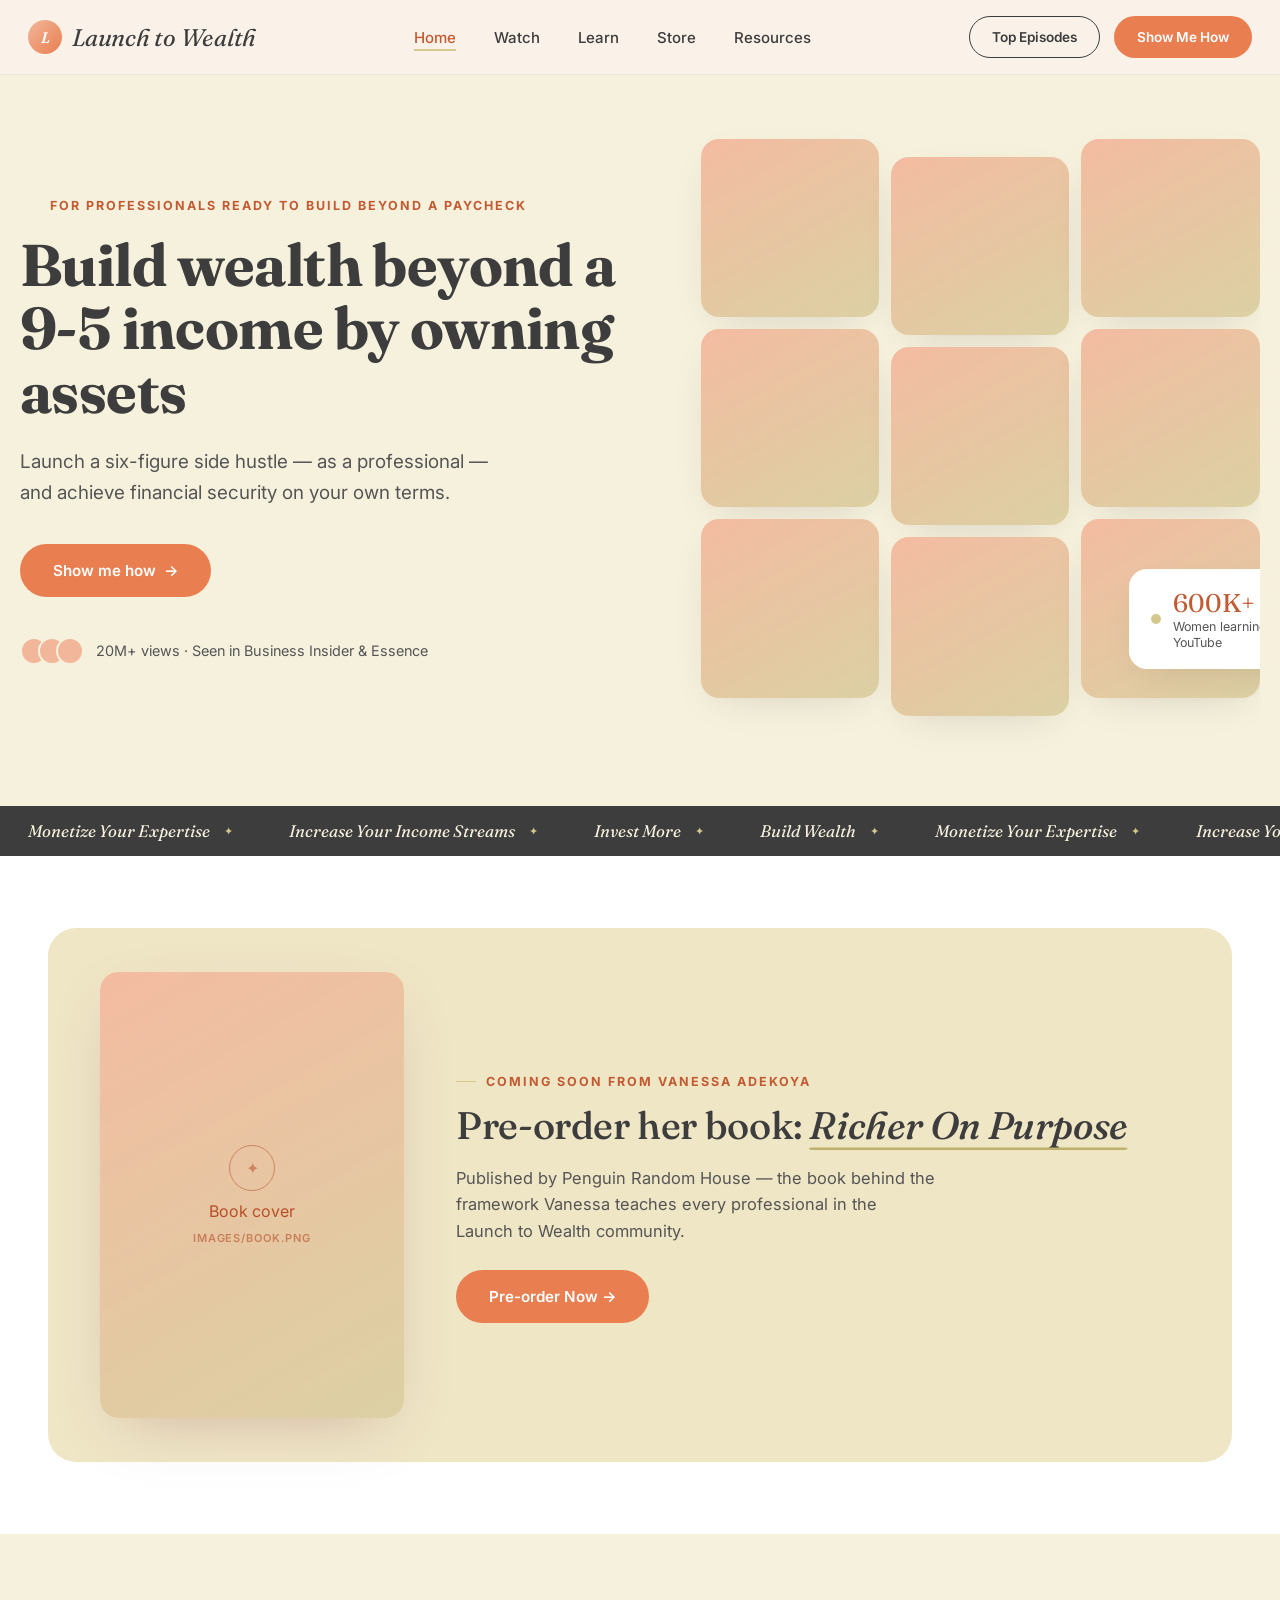
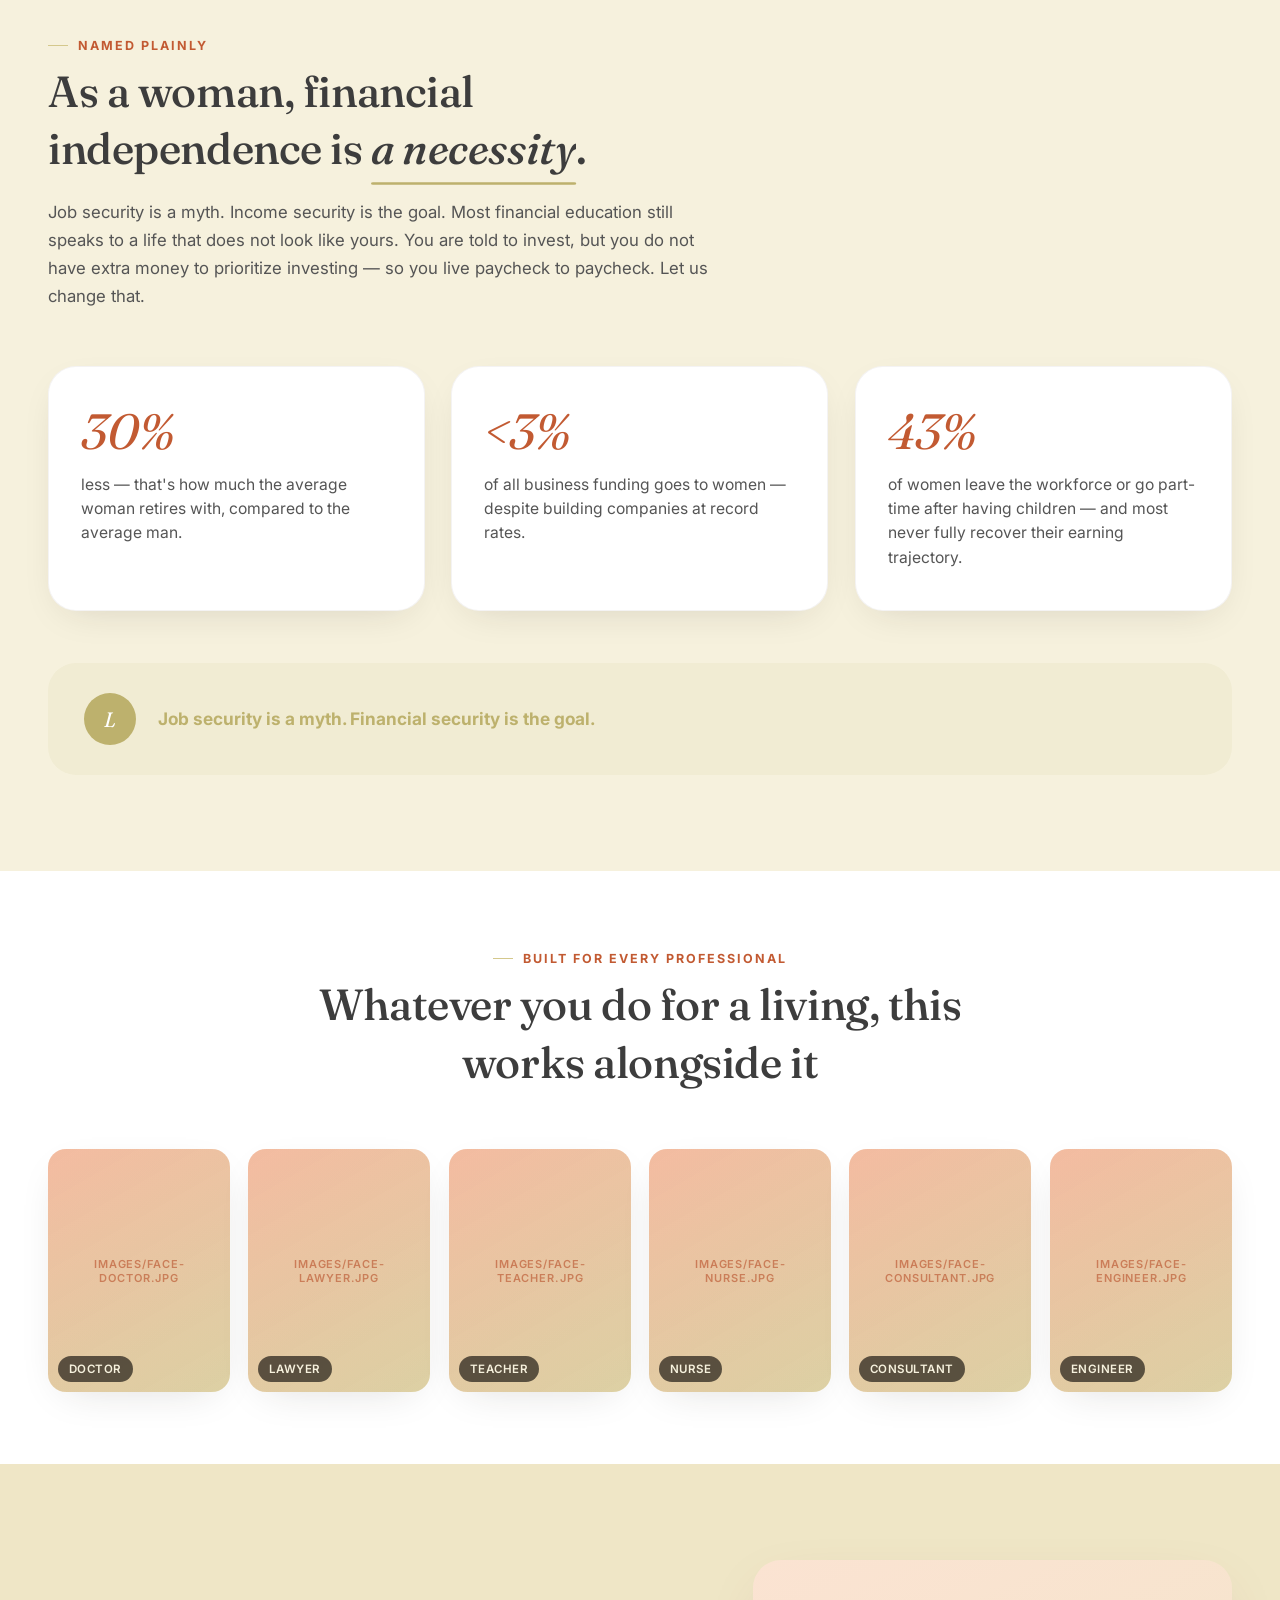
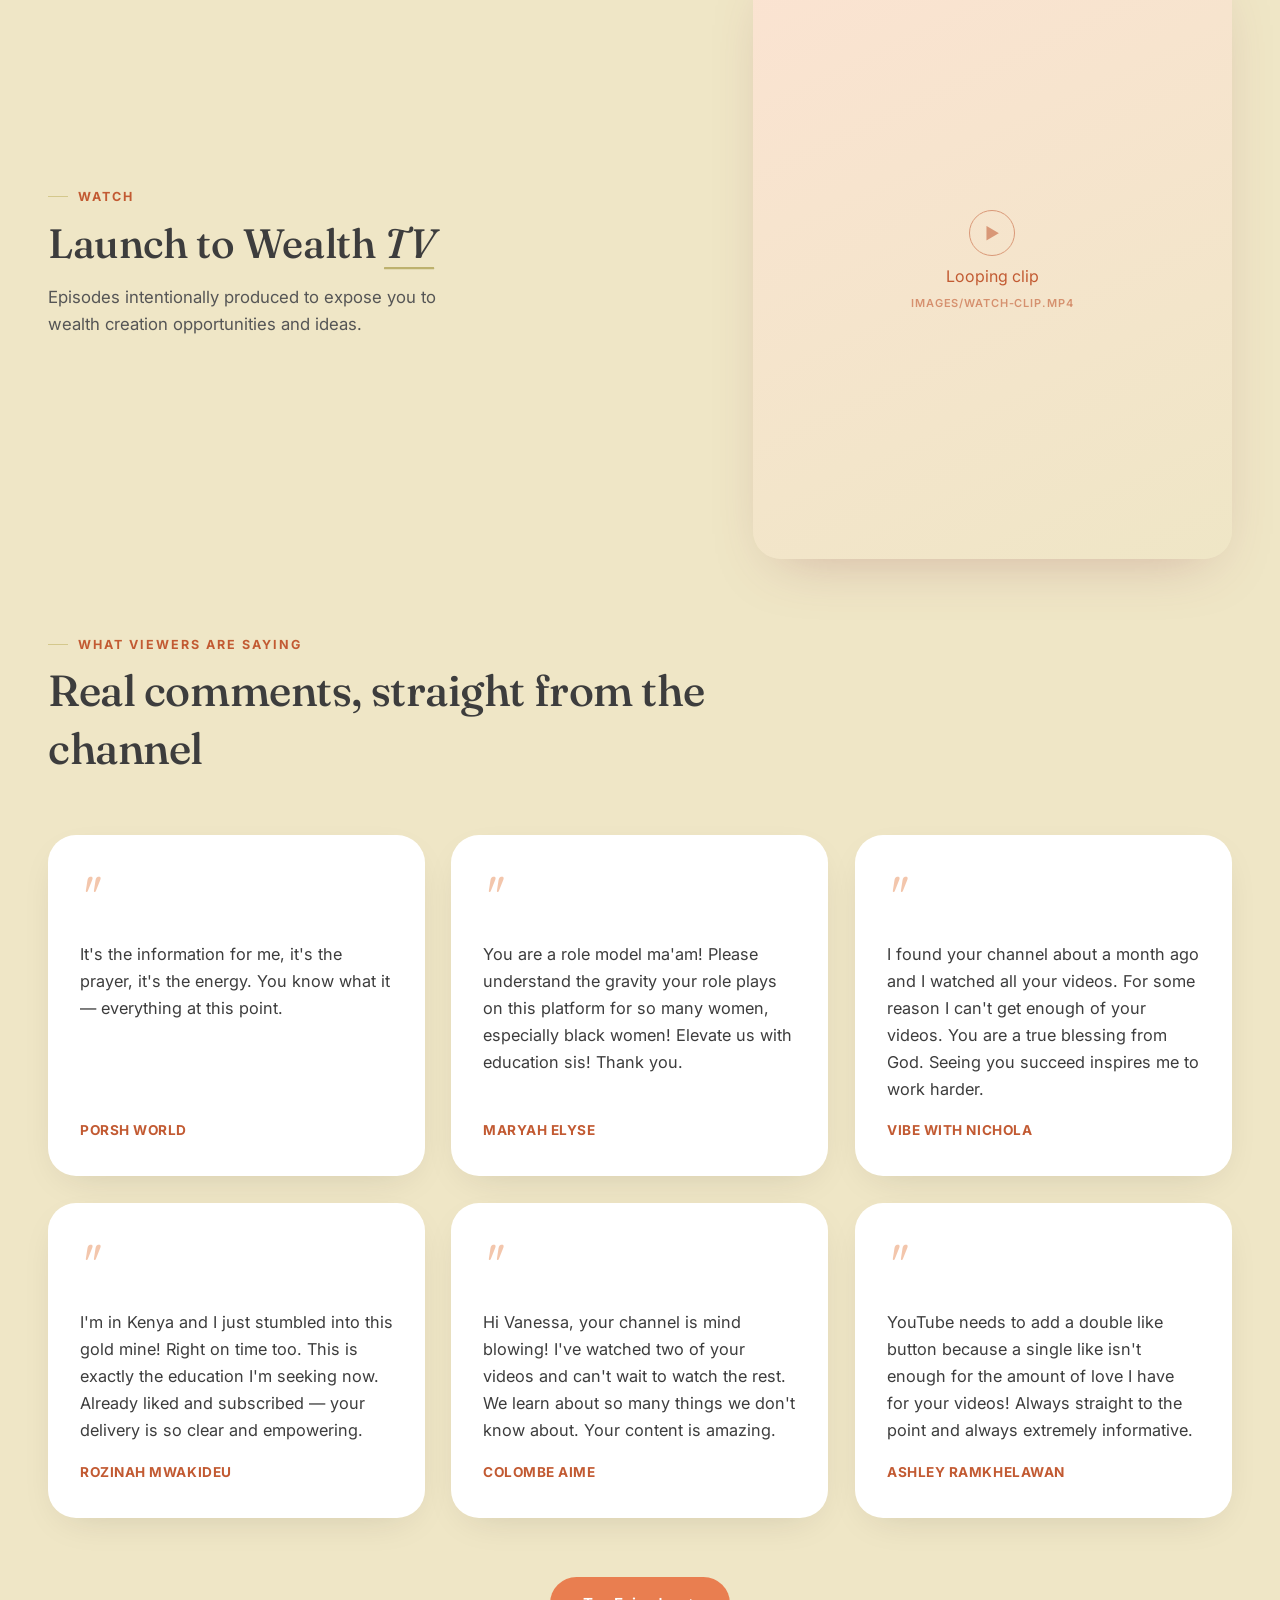
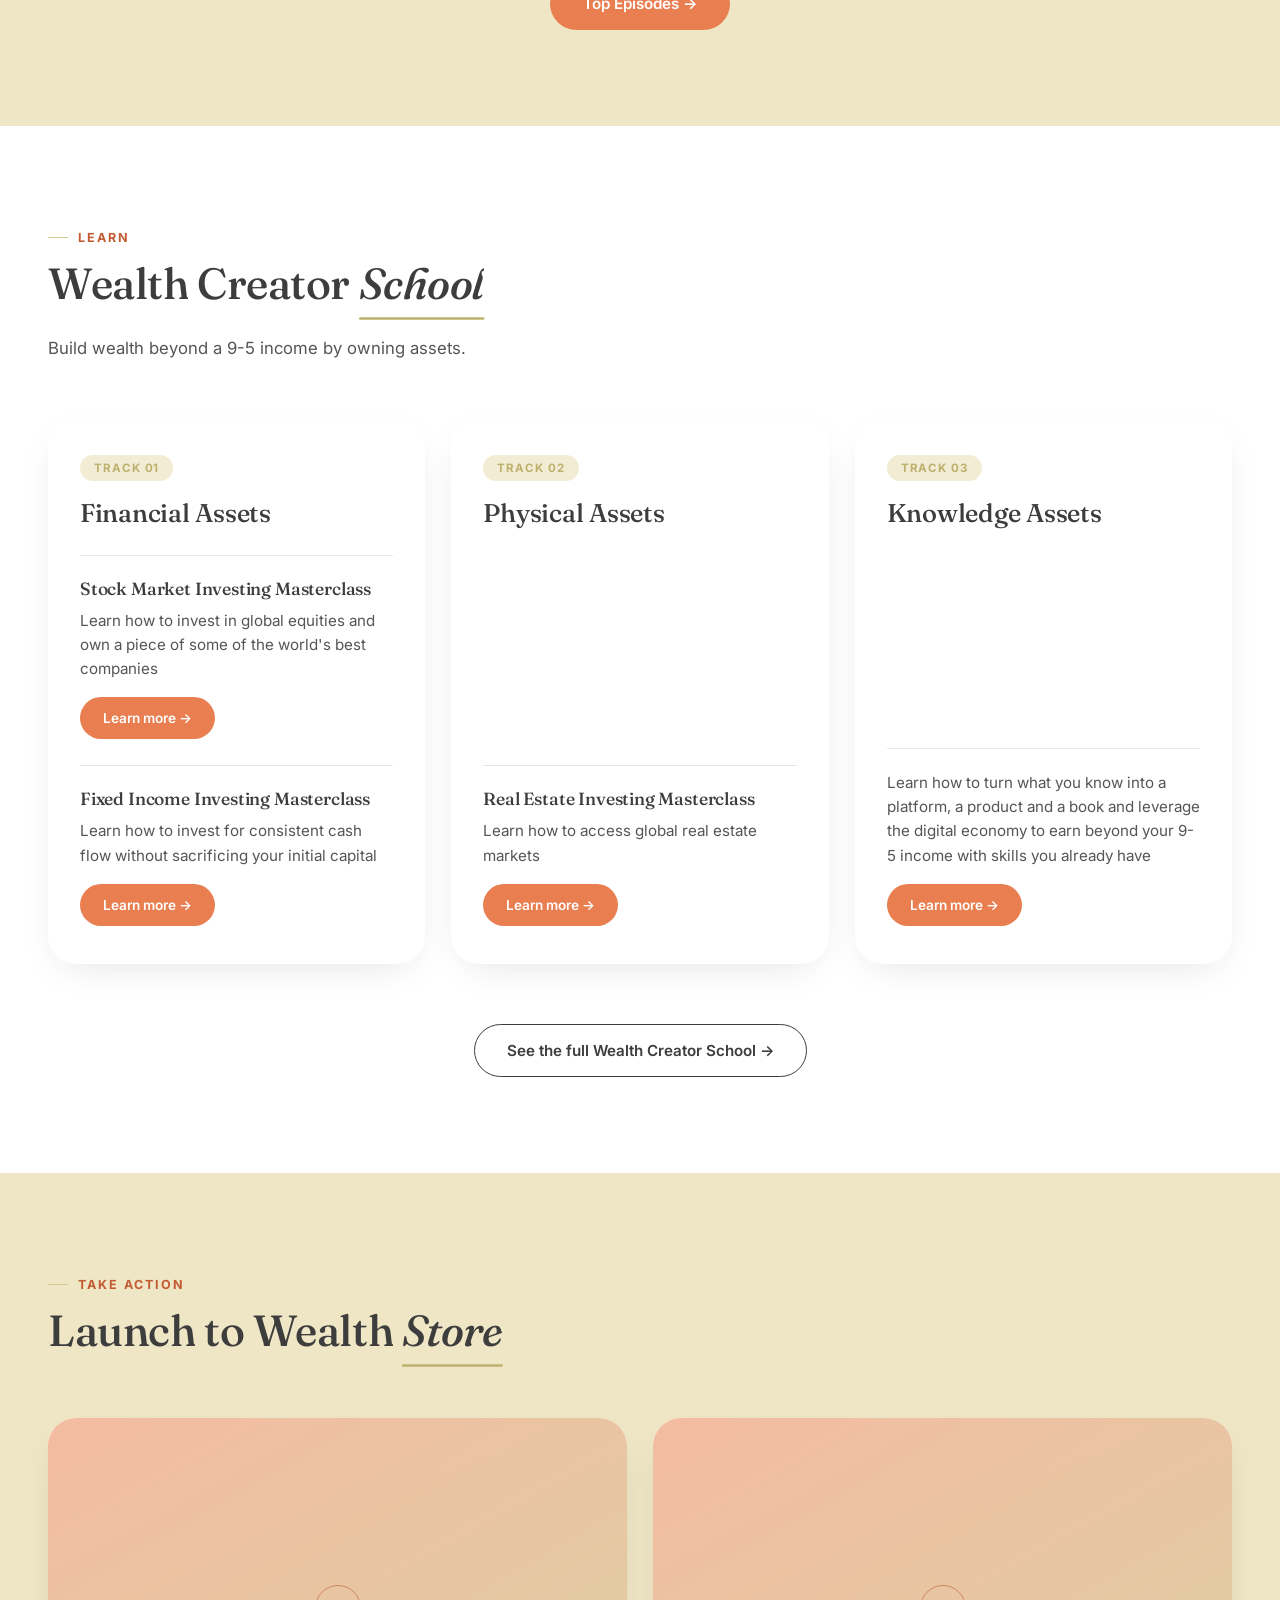
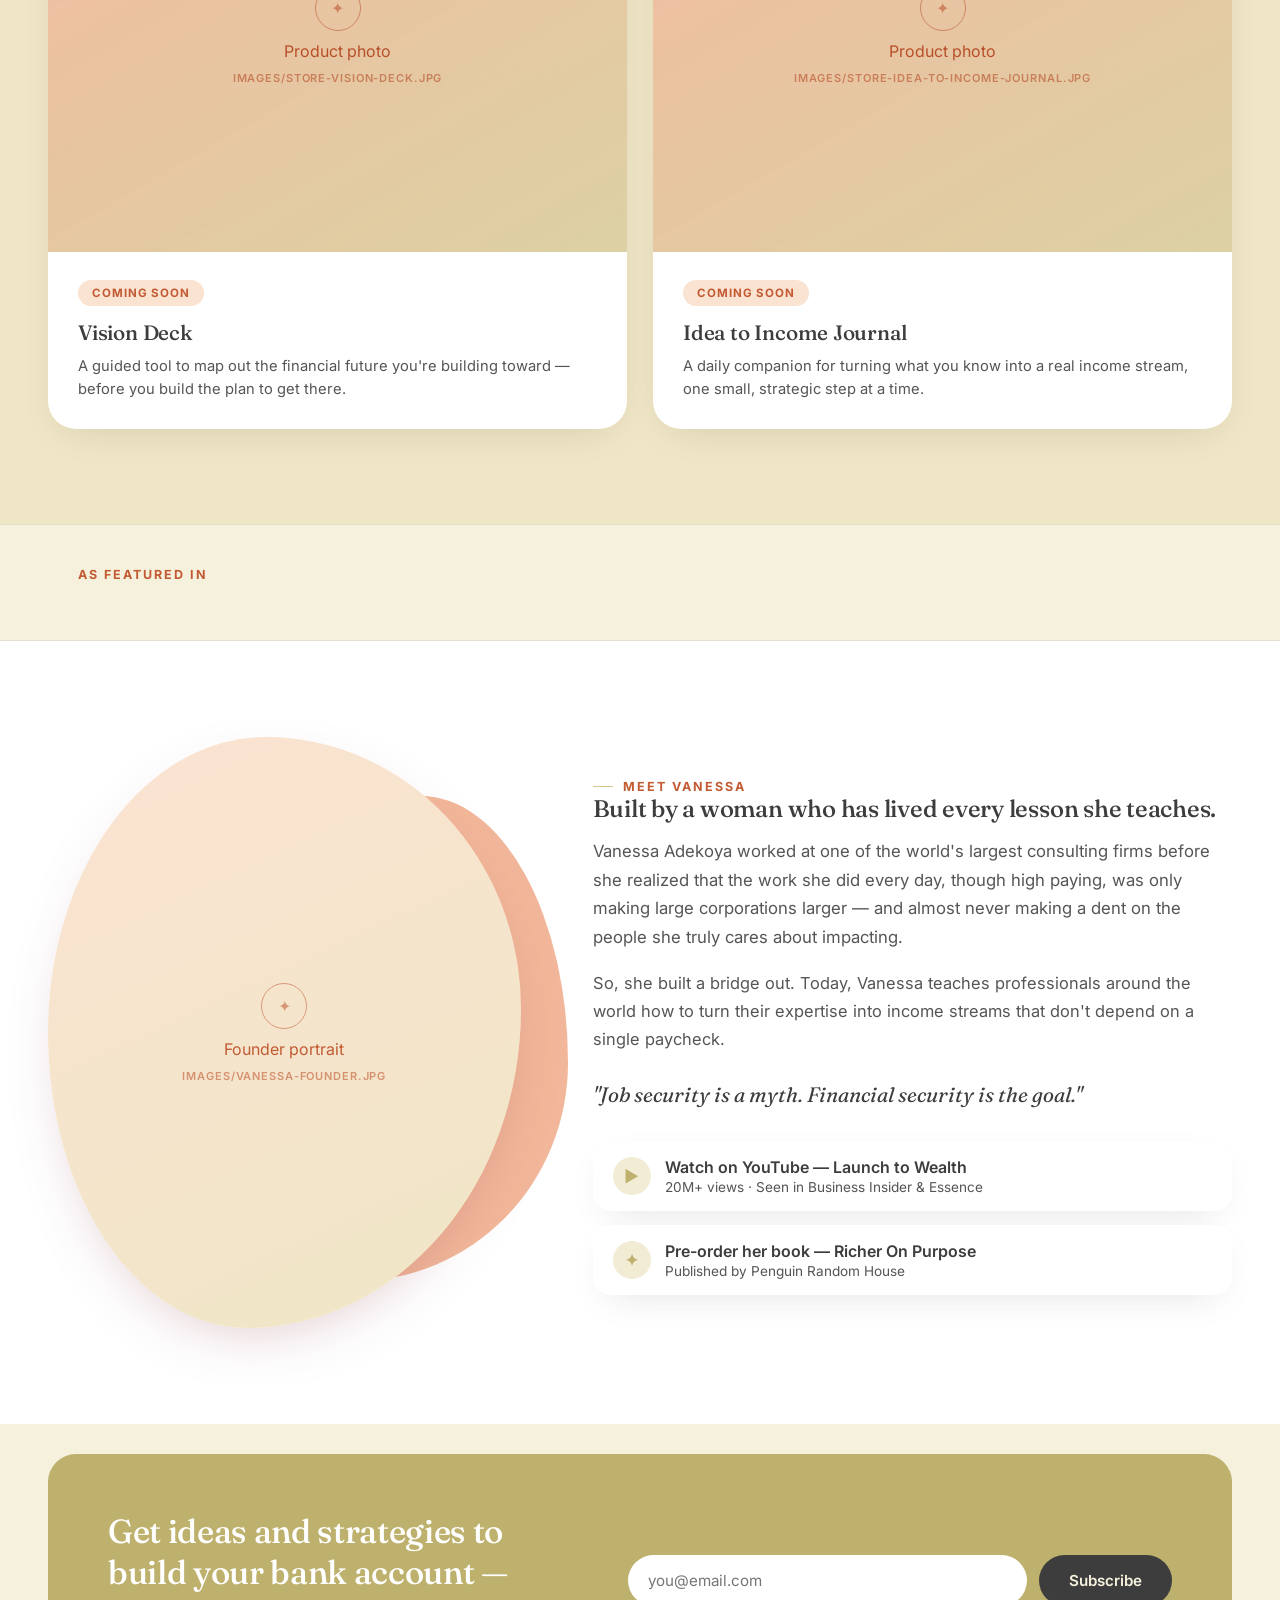
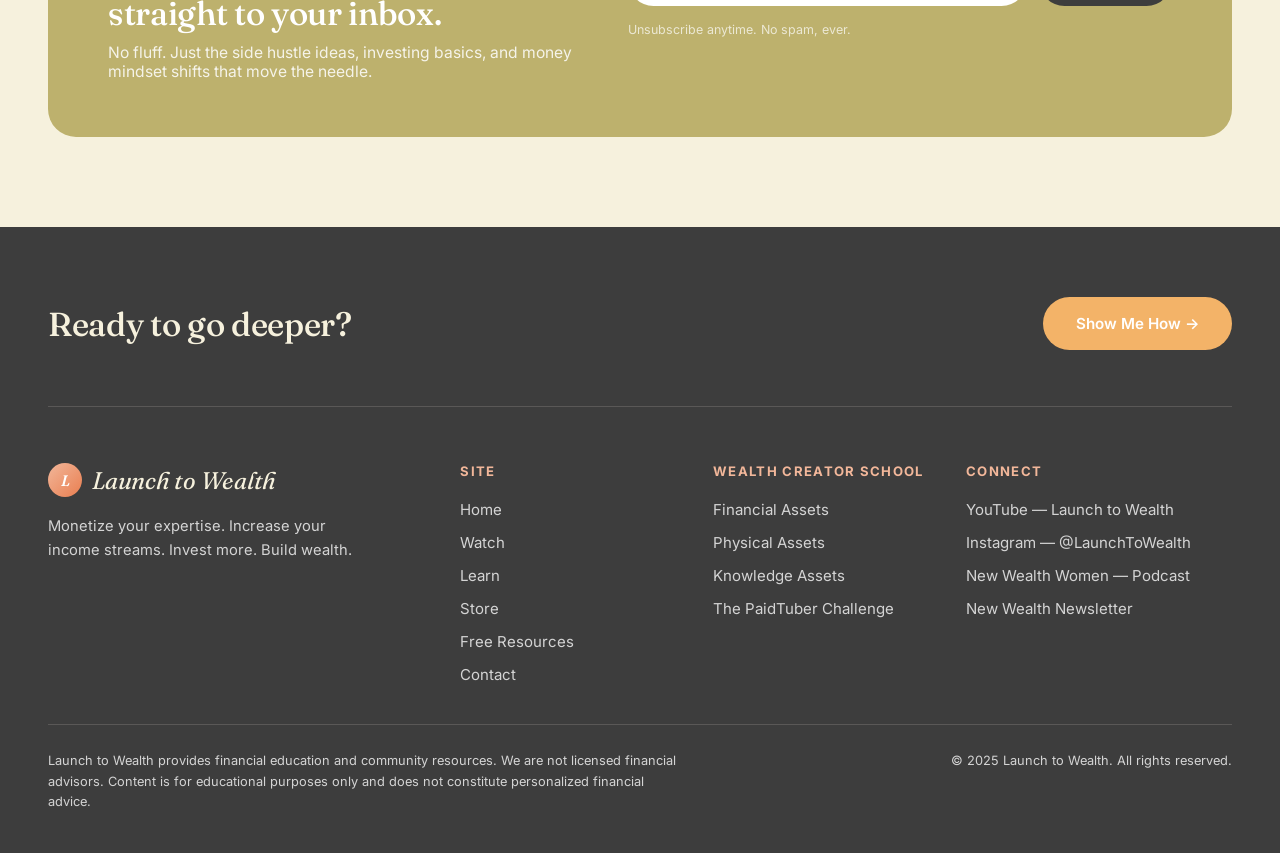
==== commit a36c48e1: "yeah" ====
--- a/index.html
+++ b/index.html
@@ -3,7 +3,7 @@
 <head>
 <meta charset="UTF-8">
 <meta name="viewport" content="width=device-width, initial-scale=1.0">
-<title>Launch to Wealth — Make Your 9-5 Optional</title>
+<title>Launch to Wealth — Build Wealth Beyond a 9-5 Income</title>
 <meta name="description" content="Launch a six-figure side hustle as a professional and achieve financial security on your own terms — with Launch to Wealth.">
 <link rel="stylesheet" href="css/style.css">
 </head>
@@ -21,7 +21,7 @@
     <div class="nav-links">
       <a href="index.html" class="active">Home</a>
       <a href="#watch">Watch</a>
-      <a href="#learn">Learn</a>
+      <a href="wealth-creator-school.html">Learn</a>
       <a href="#store">Store</a>
       <a href="resources.html">Resources</a>
     </div>
@@ -34,7 +34,7 @@
   <div class="mobile-panel">
     <a href="index.html" class="active">Home</a>
     <a href="#watch">Watch</a>
-    <a href="#learn">Learn</a>
+    <a href="wealth-creator-school.html">Learn</a>
     <a href="#store">Store</a>
     <a href="resources.html">Resources</a>
     <a href="episodes.html">Top Episodes</a>
@@ -47,7 +47,7 @@
   <div class="hero-grid">
     <div class="hero-copy">
       <span class="eyebrow">For Professionals Ready To Build Beyond A Paycheck</span>
-      <h1><strong>Make your 9–5 optional with the highest paying knowledge-based side hustles</strong></h1>
+      <h1><strong>Build wealth beyond a 9-5 income by owning assets</strong></h1>
       <p class="lede">Launch a six-figure side hustle — as a professional — and achieve financial security on your own terms.</p>
       <div class="hero-actions">
         <a href="#learn" class="btn btn-primary">Show me how <span class="btn-arrow">→</span></a>
@@ -58,20 +58,36 @@
       </div>
     </div>
     <div class="hero-visual">
-      <div class="blob-wrap">
-        <div class="img-frame">
-          <!-- Replace with your hero image: images/hero-image.jpg -->
-          <img src="images/hero-image.jpg" alt="A Launch to Wealth member building her side hustle" onerror="this.setAttribute('data-loaded','false')">
-          <div class="placeholder-label">
-            <div class="icon">✦</div>
-            <span>Hero portrait</span>
-            <small>images/hero-image.jpg</small>
-          </div>
-        </div>
-      </div>
-      <div class="floater f1">
-        <span class="sage-dot"></span>
-        <div><div class="stat-num" data-count-to="20" data-suffix="M+">0</div><div class="stat-label">Views across Launch to Wealth content</div></div>
+      <!-- Open-source photos (Unsplash License — free to use), sourced to show a
+           mix of women. Swap any of these for your own by replacing the src. -->
+      <div class="hero-face-grid">
+        <div class="img-frame">
+          <img src="https://images.unsplash.com/photo-1535588706069-af8f2d837332?q=80&w=600&auto=format&fit=crop" alt="Woman smiling, natural hair">
+        </div>
+        <div class="img-frame">
+          <img src="https://images.unsplash.com/photo-1758518727888-ffa196002e59?q=80&w=600&auto=format&fit=crop" alt="Woman in business attire smiling">
+        </div>
+        <div class="img-frame">
+          <img src="https://images.unsplash.com/photo-1573912381880-59a77f95883b?q=80&w=600&auto=format&fit=crop" alt="Woman smiling at a cafe table">
+        </div>
+        <div class="img-frame">
+          <img src="https://images.unsplash.com/photo-1687293233211-6b0cc3beba70?q=80&w=600&auto=format&fit=crop" alt="Woman business owner smiling">
+        </div>
+        <div class="img-frame">
+          <img src="https://images.unsplash.com/photo-1573497160825-0d94a2724d40?q=80&w=600&auto=format&fit=crop" alt="Woman standing and smiling, professional setting">
+        </div>
+        <div class="img-frame">
+          <img src="https://images.unsplash.com/photo-1753487050407-8e92c66d9af4?q=80&w=600&auto=format&fit=crop" alt="Woman in hijab and jacket smiling">
+        </div>
+        <div class="img-frame">
+          <img src="https://images.unsplash.com/photo-1758876202699-abeb827f35b8?q=80&w=600&auto=format&fit=crop" alt="Woman in office setting">
+        </div>
+        <div class="img-frame">
+          <img src="https://images.unsplash.com/photo-1758691737587-7630b4d31d16?q=80&w=600&auto=format&fit=crop" alt="Mature businesswoman smiling in office">
+        </div>
+        <div class="img-frame">
+          <img src="https://images.unsplash.com/photo-1573164573938-c9a3db2e84ff?q=80&w=600&auto=format&fit=crop" alt="Woman working on a tablet on a sofa">
+        </div>
       </div>
       <div class="floater f2">
         <span class="sage-dot"></span>
@@ -260,57 +276,51 @@
   </div>
 </section>
 
-<!-- ============ LEARN: LAUNCH TO WEALTH ACADEMY ============ -->
+<!-- ============ LEARN: WEALTH CREATOR SCHOOL ============ -->
 <section class="section section-paper" id="learn">
   <div class="container">
     <div class="section-head" data-reveal>
       <span class="eyebrow">Learn</span>
-      <h2>Launch to Wealth <span class="italic squiggle">Academy</span></h2>
-      <p>Three ways to build an income stream that isn't tied to a single paycheck.</p>
-    </div>
-
-    <div class="academy-grid" data-reveal data-reveal-stagger>
-      <div class="academy-card">
-        <div class="img-frame academy-card-photo">
-          <!-- Replace with photo of Vanessa holding the YouTube plaque: images/pt-plaque.jpg -->
-          <img src="images/pt-plaque.jpg" alt="Vanessa Adekoya holding her YouTube plaque" onerror="this.setAttribute('data-loaded','false')">
-          <div class="placeholder-label"><div class="icon">✦</div><small>images/pt-plaque.jpg</small></div>
-        </div>
-        <span class="badge">Flagship Program</span>
-        <h3>The PaidTuber Challenge</h3>
-        <p>Share your expertise on YouTube and replace your salary through the YouTube Partner Program — a step-by-step system to turn your content into income in 90 days or less.</p>
-        <ul>
-          <li>The Visibility → Impact → Engagement framework</li>
-          <li>7 modules, from channel setup to brand sponsorships</li>
-          <li>Time-saving strategies for busy professionals</li>
-        </ul>
-        <a href="paidtuber.html" class="btn btn-primary">Learn More →</a>
-      </div>
-
-      <div class="academy-card">
-        <span class="badge">Program 2</span>
-        <h3>Brand Deal Bootcamp</h3>
-        <p>What's better than one paycheck? Multiple checks from brands who value your expertise. Learn how to find, pitch, and close partnership deals as a professional creator.</p>
-        <ul>
-          <li>Define your value</li>
-          <li>Craft a core message</li>
-          <li>Grow an audience from scratch</li>
-          <li>Find and close partnership deals</li>
-        </ul>
-        <a href="#store" class="btn btn-outline">Details Coming Soon</a>
-      </div>
-
-      <div class="academy-card">
-        <span class="badge">Program 3</span>
-        <h3>Side Hustle School</h3>
-        <p>Build an online business on the side and make extra money through the creator economy — so you can invest and build wealth, instead of living paycheck to paycheck.</p>
-        <ul>
-          <li>Side hustle ideas</li>
-          <li>Investing, explained</li>
-          <li>Money mindset</li>
-        </ul>
-        <a href="#store" class="btn btn-outline">Details Coming Soon</a>
-      </div>
+      <h2>Wealth Creator <span class="italic squiggle">School</span></h2>
+      <p>Build wealth beyond a 9-5 income by owning assets.</p>
+    </div>
+    <div class="track-grid" data-reveal data-reveal-stagger>
+      <article class="track-card" id="financial-assets">
+        <span class="badge">Track 01</span>
+        <h3>Financial Assets</h3>
+        <div class="course">
+          <h4>Stock Market Investing Masterclass</h4>
+          <p>Learn how to invest in global equities and own a piece of some of the world's best companies</p>
+          <button type="button" class="btn btn-primary btn-sm" data-blueprint="Stock Market Investing Masterclass">Learn more →</button>
+        </div>
+        <div class="course">
+          <h4>Fixed Income Investing Masterclass</h4>
+          <p>Learn how to invest for consistent cash flow without sacrificing your initial capital</p>
+          <button type="button" class="btn btn-primary btn-sm" data-blueprint="Fixed Income Investing Masterclass">Learn more →</button>
+        </div>
+      </article>
+      <article class="track-card" id="physical-assets">
+        <span class="badge">Track 02</span>
+        <h3>Physical Assets</h3>
+        <div class="course">
+          <h4>Real Estate Investing Masterclass</h4>
+          <!-- NOTE: Vanessa's message ended mid-sentence ("...global real estate markets with limited").
+               Replace this line with her full sentence once she sends it. -->
+          <p>Learn how to access global real estate markets</p>
+          <button type="button" class="btn btn-primary btn-sm" data-blueprint="Real Estate Investing Masterclass">Learn more →</button>
+        </div>
+      </article>
+      <article class="track-card" id="knowledge-assets">
+        <span class="badge">Track 03</span>
+        <h3>Knowledge Assets</h3>
+        <div class="course">
+          <p>Learn how to turn what you know into a platform, a product and a book and leverage the digital economy to earn beyond your 9-5 income with skills you already have</p>
+          <button type="button" class="btn btn-primary btn-sm" data-blueprint="Knowledge Assets">Learn more →</button>
+        </div>
+      </article>
+    </div>
+    <div class="divider-line" data-reveal>
+      <a href="wealth-creator-school.html" class="btn btn-outline">See the full Wealth Creator School →</a>
     </div>
   </div>
 </section>
@@ -442,18 +452,19 @@
         <ul>
           <li><a href="index.html">Home</a></li>
           <li><a href="#watch">Watch</a></li>
-          <li><a href="#learn">Learn</a></li>
+          <li><a href="wealth-creator-school.html">Learn</a></li>
           <li><a href="#store">Store</a></li>
           <li><a href="resources.html">Free Resources</a></li>
           <li><a href="contact.html">Contact</a></li>
         </ul>
       </div>
       <div class="footer-col">
-        <h4>Academy</h4>
+        <h4>Wealth Creator School</h4>
         <ul>
+          <li><a href="wealth-creator-school.html#financial-assets">Financial Assets</a></li>
+          <li><a href="wealth-creator-school.html#physical-assets">Physical Assets</a></li>
+          <li><a href="wealth-creator-school.html#knowledge-assets">Knowledge Assets</a></li>
           <li><a href="paidtuber.html">The PaidTuber Challenge</a></li>
-          <li><a href="#learn">Brand Deal Bootcamp</a></li>
-          <li><a href="#learn">Side Hustle School</a></li>
         </ul>
       </div>
       <div class="footer-col">
@@ -475,4 +486,4 @@
 
 <script src="js/script.js"></script>
 </body>
-</html>+</html>
--- a/css/style.css
+++ b/css/style.css
@@ -6,7 +6,7 @@
    Inter (body/utility).
 ========================================================= */
 
-@import url('https://fonts.googleapis.com/css2?family=Fraunces:ital,opsz,wght@0,9..144,300;0,9..144,400;0,9..144,500;0,9..144,600;0,9..144,700;1,9..144,400;1,9..144,500;1,9..144,600&family=Inter:wght@400;500;600;700;800&family=Great+Vibes&display=swap');
+@import url('https://fonts.googleapis.com/css2?family=Fraunces:ital,opsz,wght@0,9..144,300;0,9..144,400;0,9..144,500;0,9..144,600;0,9..144,700;1,9..144,400;1,9..144,500;1,9..144,600&family=Inter:wght@400;500;600;700;800&display=swap');
 
 :root{
   /* colors */
@@ -39,7 +39,6 @@
 
   --font-display: 'Fraunces', serif;
   --font-body: 'Inter', sans-serif;
-  --font-script: 'Great Vibes', cursive;
 
   --container: 1240px;
   --radius-lg: 28px;
@@ -202,9 +201,10 @@
   display:flex;
   align-items:center;
   gap:10px;
-  font-family: var(--font-script);
-  font-size: 2.1rem;
-  letter-spacing: 0.01em;
+  font-family: var(--font-display);
+  font-style: italic;
+  font-size: 1.5rem;
+  letter-spacing: -0.01em;
   white-space: nowrap;
 }
 .nav-logo img{ height: 34px; width:auto; }
@@ -280,6 +280,9 @@
   transition: opacity .4s ease;
 }
 .img-frame img[data-loaded="true"]{ opacity:1; }
+.img-frame:not(.no-tint) img{
+  filter: saturate(0.78) brightness(0.97) sepia(0.08);
+}
 /* Soft brand-color wash so real, uncontrolled photos harmonize with the
    palette instead of clashing. The founder portrait opts out via .no-tint
    since it should read as a true, accurate likeness. */
@@ -288,7 +291,7 @@
   position:absolute; inset:0;
   z-index:2;
   pointer-events:none;
-  background: linear-gradient(150deg, rgba(233,126,80,0.16) 0%, rgba(189,177,109,0.14) 100%);
+  background: linear-gradient(150deg, rgba(233,126,80,0.34) 0%, rgba(189,177,109,0.30) 100%);
   mix-blend-mode: multiply;
 }
 .img-frame .placeholder-label, .watch-clip-frame .placeholder-label{
@@ -391,7 +394,7 @@
   letter-spacing: 0.01em;
 }
 .press-row img{
-  height: 42px;
+  height: 34px;
   width: auto;
   filter: grayscale(100%);
   opacity: 0.55;
@@ -455,6 +458,18 @@
 .hero-visual .img-frame{
   aspect-ratio: 4/5;
 }
+.hero-face-grid{
+  display:grid;
+  grid-template-columns: repeat(3, 1fr);
+  gap: 14px;
+}
+.hero-face-grid .img-frame{
+  aspect-ratio: 1/1;
+  border-radius: var(--radius-md);
+  box-shadow: var(--shadow-card);
+}
+.hero-face-grid{ gap:12px; padding-bottom:18px; }
+.hero-face-grid .img-frame:nth-child(3n+2){ transform: translateY(18px); }
 .hero-visual .floater{
   position:absolute;
   background: var(--paper);
@@ -1181,8 +1196,9 @@
   opacity:0;
 }
 .curtain-word{
-  font-family: var(--font-script);
-  font-size: clamp(2rem, 5vw, 3.1rem);
+  font-family: var(--font-display);
+  font-style: italic;
+  font-size: clamp(1.8rem, 4.4vw, 2.7rem);
   color: var(--ink);
   margin-top: 22px;
   position:relative; z-index:2;
@@ -1961,3 +1977,85 @@
   .section-rain{ display:none; }
   .word-reveal .w{ transition: none; }
 }
+
+
+/* =========================================================
+   WEALTH CREATOR SCHOOL — tracks
+========================================================= */
+.track-grid{
+  margin-top: 54px;
+  display:grid;
+  grid-template-columns: repeat(3, 1fr);
+  gap: 26px;
+  align-items: stretch;
+}
+.track-card{
+  background: var(--paper);
+  border-radius: var(--radius-lg);
+  padding: 38px 32px;
+  box-shadow: var(--shadow-card);
+  display:flex;
+  flex-direction:column;
+  gap: 26px;
+  scroll-margin-top: 110px;
+}
+.track-card .badge{
+  align-self:flex-start;
+  font-size:0.72rem; font-weight:700; letter-spacing:0.08em; text-transform:uppercase;
+  padding:6px 14px; border-radius: var(--radius-pill);
+  background: var(--sage-pale); color: var(--sage-deep);
+}
+.track-card h3{ font-size:1.6rem; margin-top:-10px; }
+.track-card .course{
+  display:flex; flex-direction:column; gap:10px; align-items:flex-start;
+  padding-top:22px; border-top:1px solid rgba(61,61,61,0.12);
+}
+.track-card .course:last-child{ margin-top:auto; }
+.track-card .course h4{ font-size:1.1rem; }
+.track-card .course p{ color: var(--ink-soft); line-height:1.6; font-size:0.95rem; }
+.track-card .course .btn{ margin-top:6px; }
+@media (max-width: 1080px){ .track-grid{ grid-template-columns:1fr; } }
+
+/* =========================================================
+   BLUEPRINT POP-UP
+========================================================= */
+.modal-overlay{
+  position:fixed; inset:0; z-index:9000;
+  background: rgba(61,61,61,0.6);
+  display:flex; align-items:center; justify-content:center;
+  padding:20px;
+  opacity:0; visibility:hidden;
+  transition: opacity .3s ease, visibility .3s ease;
+}
+.modal-overlay.is-open{ opacity:1; visibility:visible; }
+.modal{
+  position:relative;
+  background: var(--paper);
+  border-radius: var(--radius-lg);
+  width:100%; max-width:460px;
+  padding: 44px 38px 36px;
+  box-shadow: 0 30px 80px -20px rgba(0,0,0,0.45);
+  transform: translateY(18px) scale(.97);
+  transition: transform .35s cubic-bezier(.2,.7,.2,1);
+  max-height: 92vh; overflow:auto;
+}
+.modal-overlay.is-open .modal{ transform:none; }
+.modal-close{
+  position:absolute; top:14px; right:14px;
+  width:38px; height:38px; border-radius:50%;
+  border:none; background: var(--cream);
+  color: var(--ink-soft); font-size:1.4rem; line-height:1;
+  display:flex; align-items:center; justify-content:center;
+}
+.modal-close:hover{ background: var(--cream-deep); color: var(--ink); }
+.modal h2{ font-size:1.7rem; line-height:1.2; }
+.modal .modal-sub{ margin-top:10px; color: var(--ink-soft); font-size:0.95rem; line-height:1.5; }
+.modal form{ margin-top:24px; display:flex; flex-direction:column; gap:16px; }
+.modal .btn{ width:100%; margin-top:4px; }
+.modal .form-note{ font-size:0.78rem; color: var(--ink-soft); text-align:center; }
+.modal-success{ display:none; text-align:center; padding:10px 0; }
+.modal-success h2{ font-size:1.6rem; }
+.modal-success p{ margin-top:12px; color: var(--ink-soft); }
+.modal.is-done form, .modal.is-done .modal-head{ display:none; }
+.modal.is-done .modal-success{ display:block; }
+@media (max-width:480px){ .modal{ padding:40px 22px 28px; } }
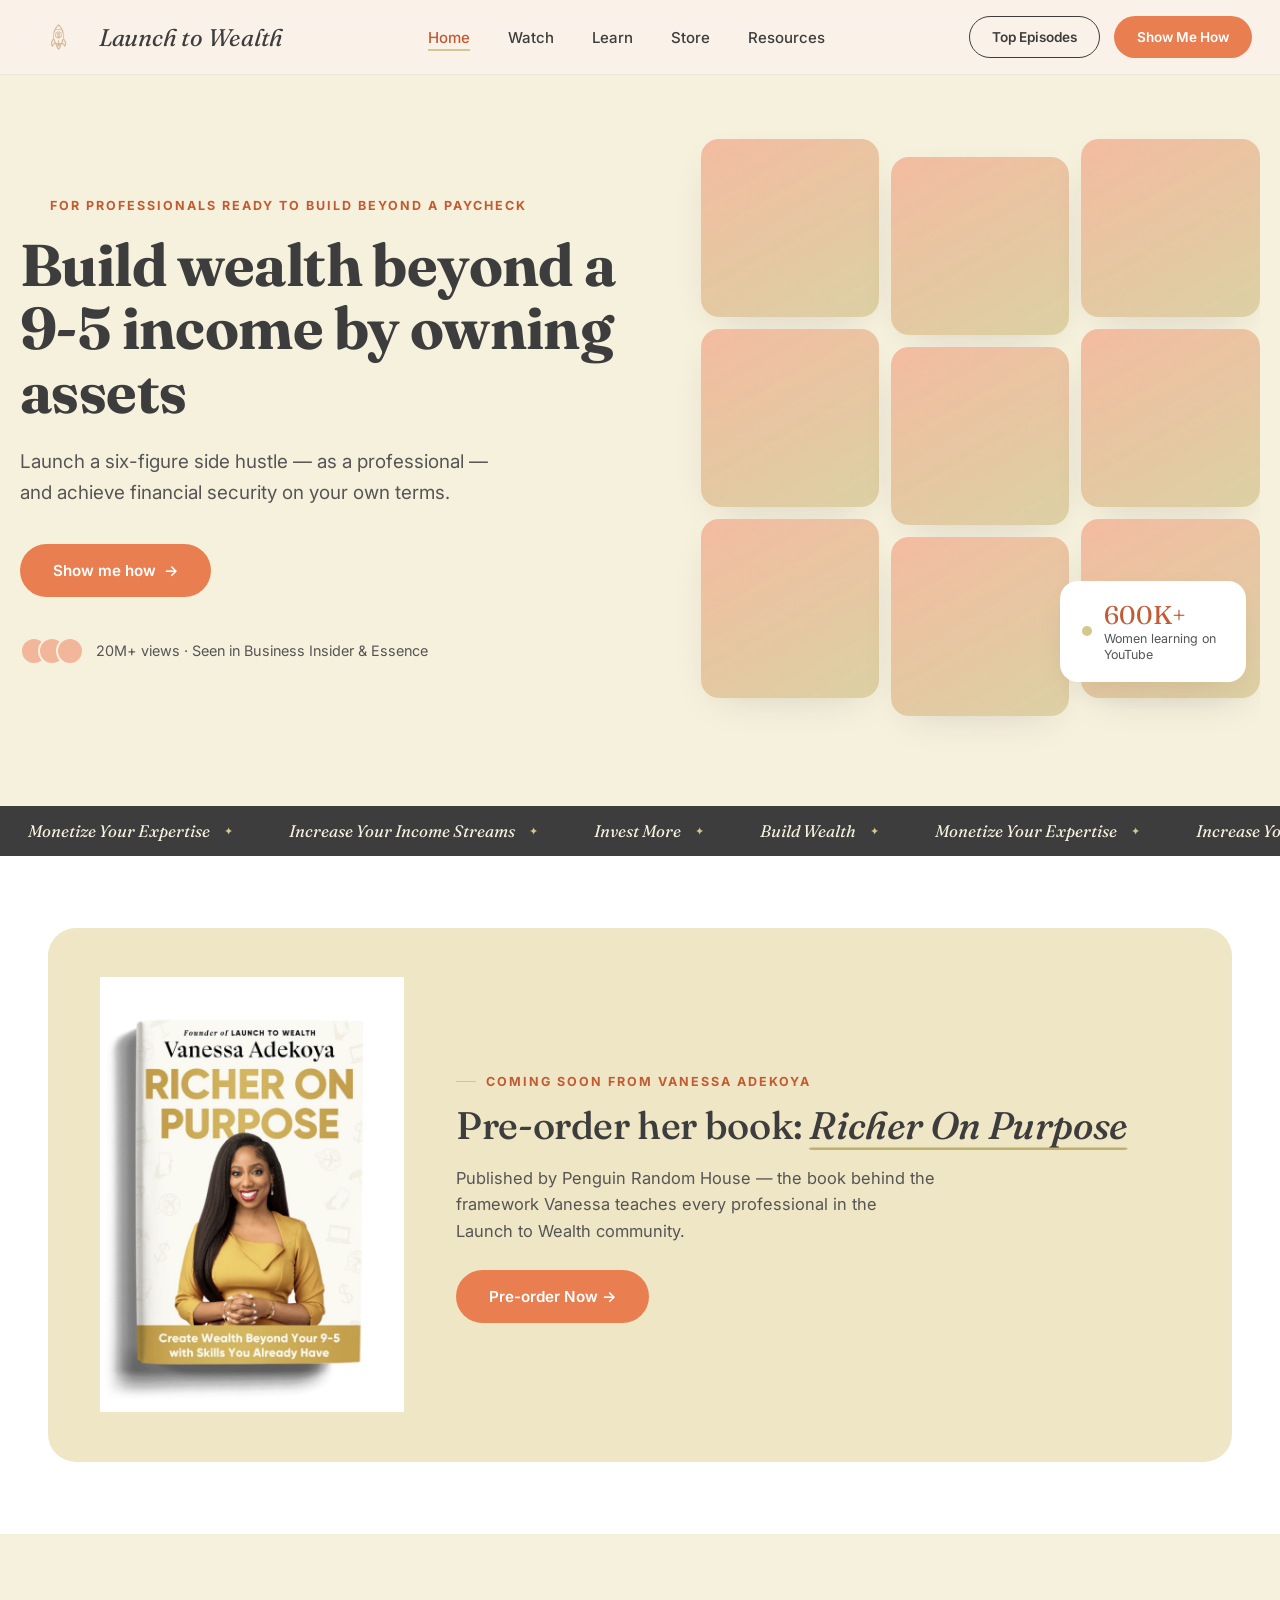
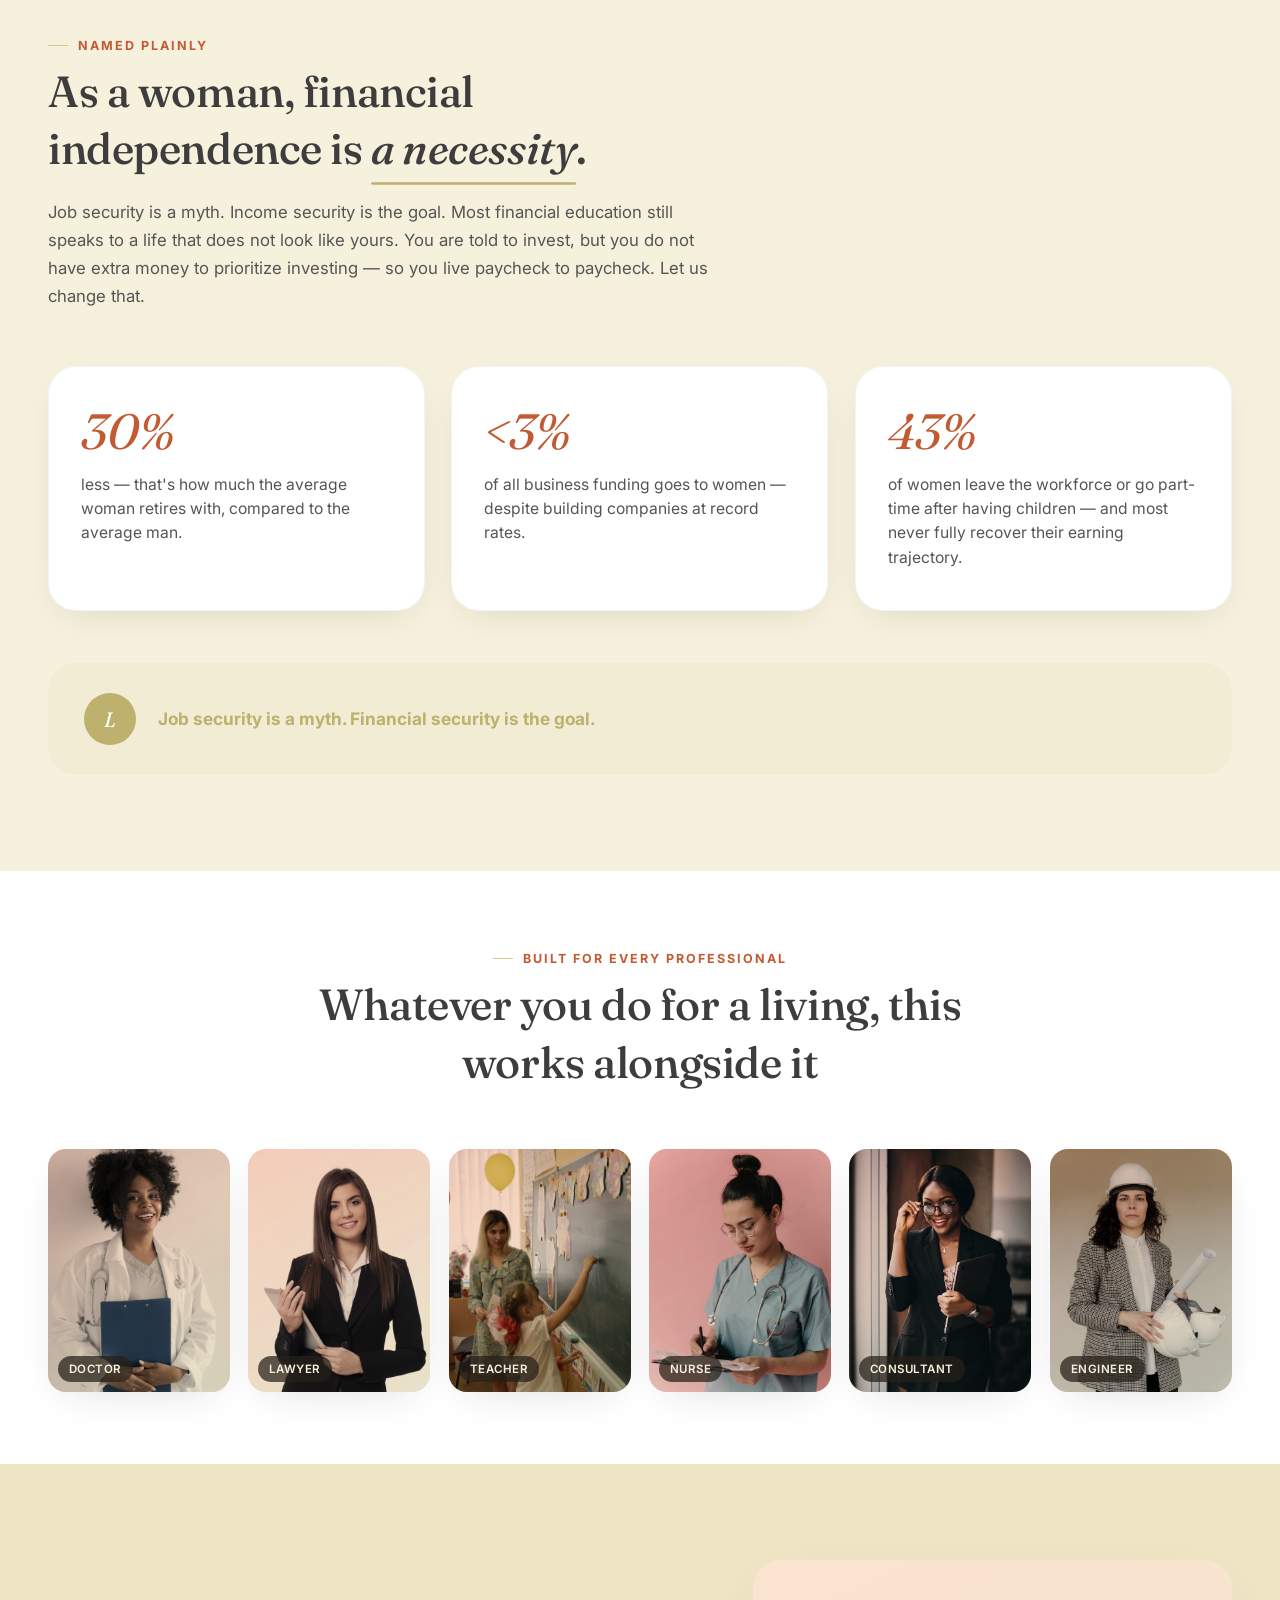
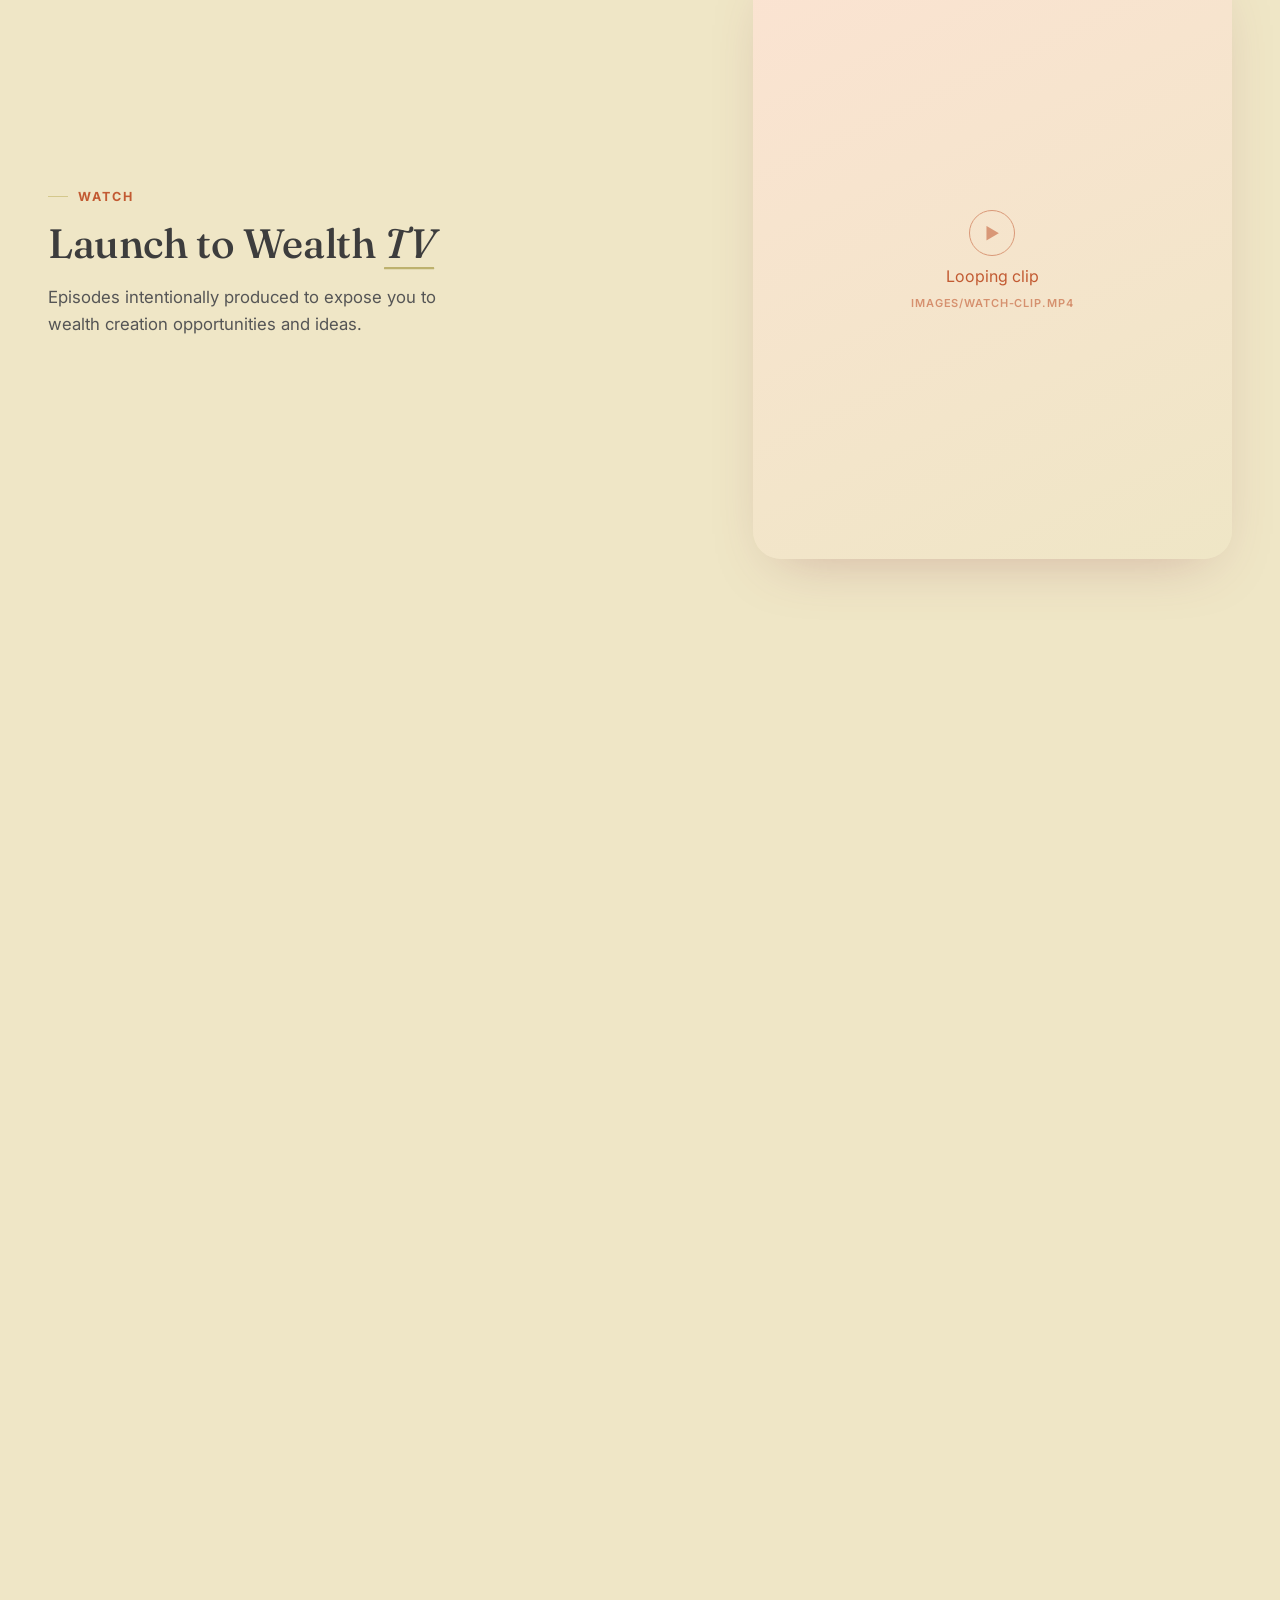
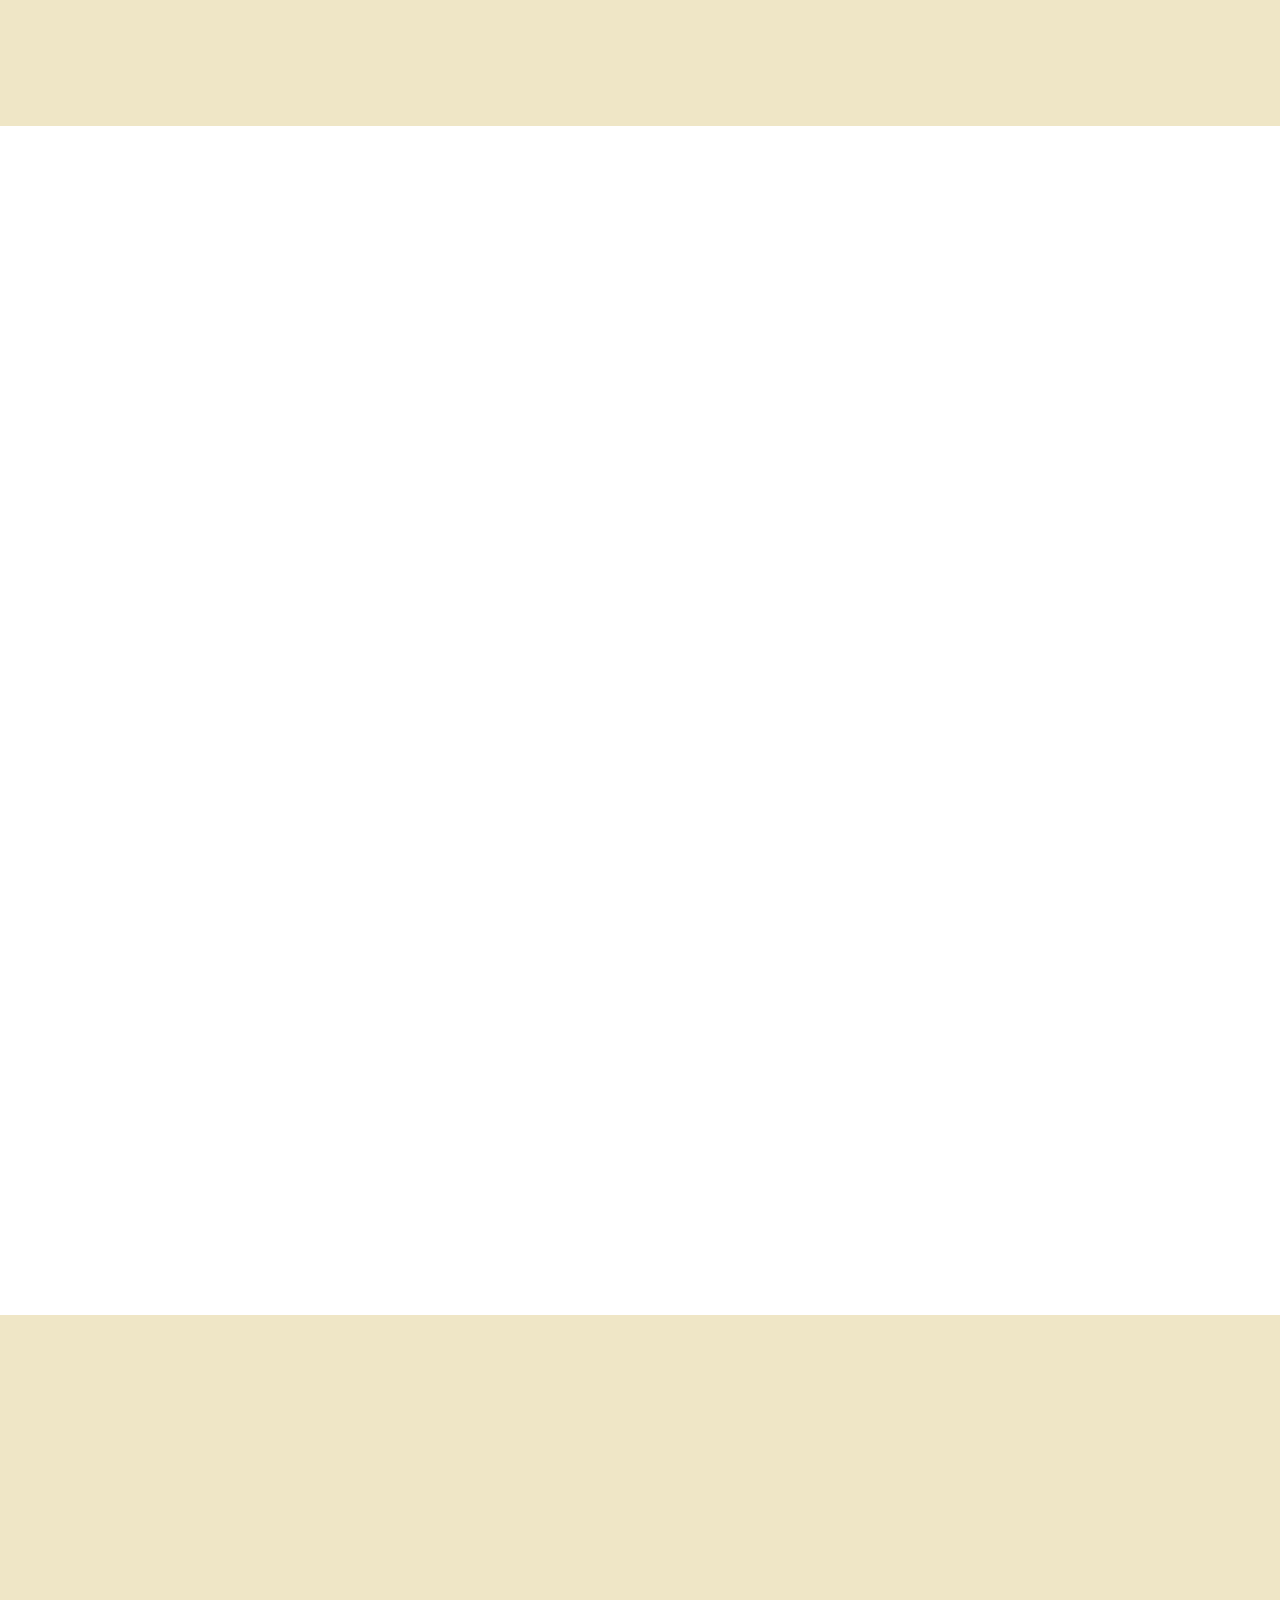
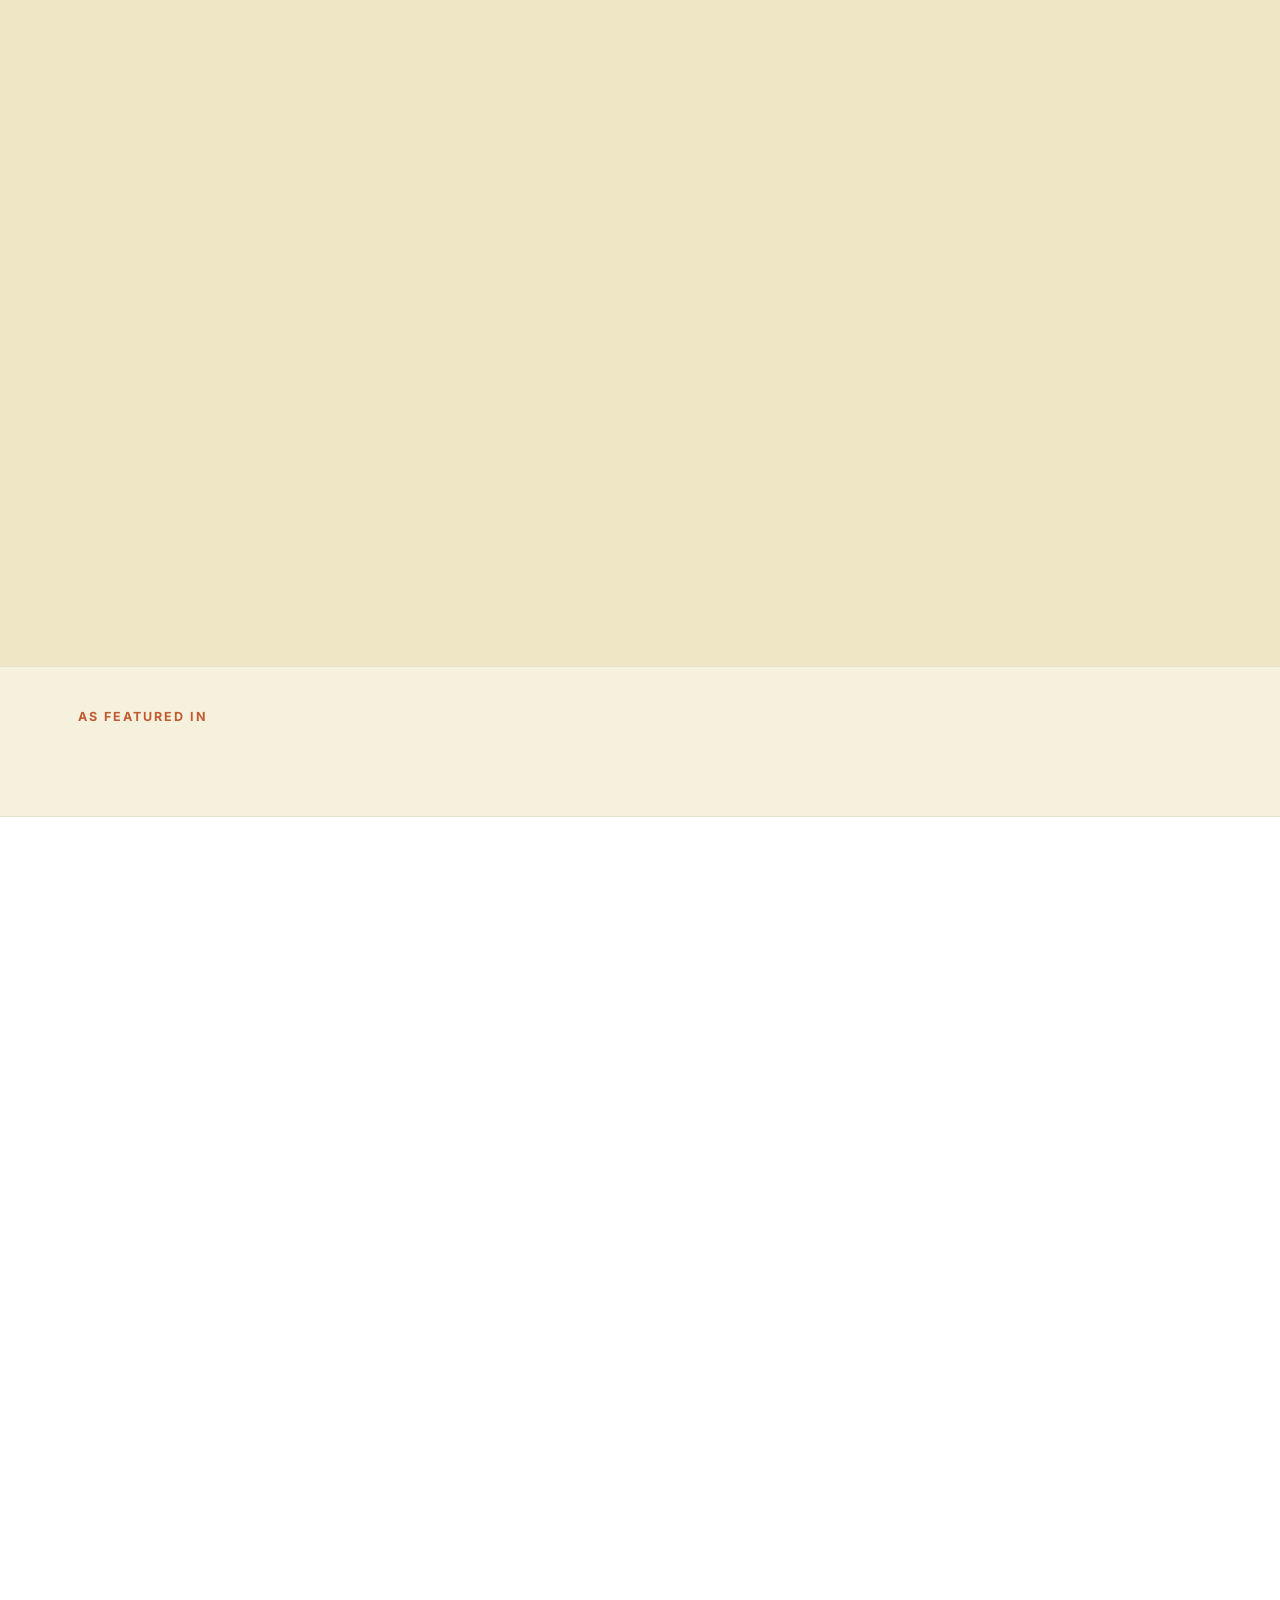
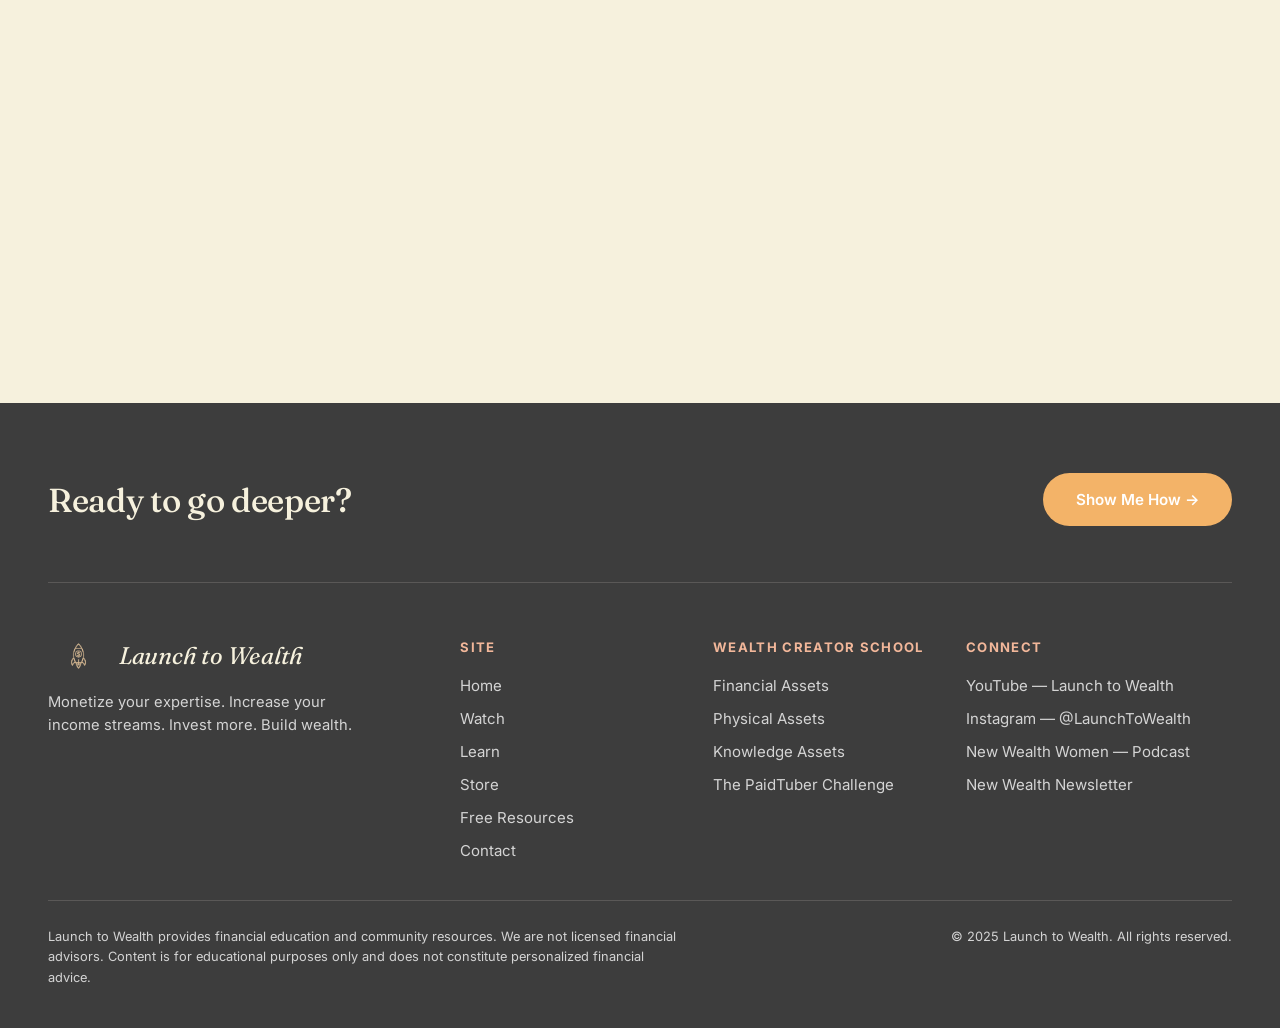
==== commit 77e08ecb: "chai" ====
--- a/index.html
+++ b/index.html
@@ -108,7 +108,7 @@
 <section class="section tight section-paper">
   <div class="container">
     <div class="book-promo" data-reveal>
-      <div class="img-frame book-cover-frame">
+      <div class="img-frame no-tint book-cover-frame">
         <!-- Replace with the book cover: images/book.png -->
         <img src="images/book.png" alt="Richer On Purpose by Vanessa Adekoya" onerror="this.setAttribute('data-loaded','false')">
         <div class="placeholder-label"><div class="icon">✦</div><span>Book cover</span><small>images/book.png</small></div>
@@ -284,40 +284,60 @@
       <h2>Wealth Creator <span class="italic squiggle">School</span></h2>
       <p>Build wealth beyond a 9-5 income by owning assets.</p>
     </div>
-    <div class="track-grid" data-reveal data-reveal-stagger>
-      <article class="track-card" id="financial-assets">
-        <span class="badge">Track 01</span>
-        <h3>Financial Assets</h3>
-        <div class="course">
-          <h4>Stock Market Investing Masterclass</h4>
-          <p>Learn how to invest in global equities and own a piece of some of the world's best companies</p>
-          <button type="button" class="btn btn-primary btn-sm" data-blueprint="Stock Market Investing Masterclass">Learn more →</button>
-        </div>
-        <div class="course">
-          <h4>Fixed Income Investing Masterclass</h4>
-          <p>Learn how to invest for consistent cash flow without sacrificing your initial capital</p>
-          <button type="button" class="btn btn-primary btn-sm" data-blueprint="Fixed Income Investing Masterclass">Learn more →</button>
-        </div>
-      </article>
-      <article class="track-card" id="physical-assets">
-        <span class="badge">Track 02</span>
-        <h3>Physical Assets</h3>
-        <div class="course">
-          <h4>Real Estate Investing Masterclass</h4>
-          <!-- NOTE: Vanessa's message ended mid-sentence ("...global real estate markets with limited").
-               Replace this line with her full sentence once she sends it. -->
-          <p>Learn how to access global real estate markets</p>
-          <button type="button" class="btn btn-primary btn-sm" data-blueprint="Real Estate Investing Masterclass">Learn more →</button>
-        </div>
-      </article>
-      <article class="track-card" id="knowledge-assets">
-        <span class="badge">Track 03</span>
-        <h3>Knowledge Assets</h3>
-        <div class="course">
-          <p>Learn how to turn what you know into a platform, a product and a book and leverage the digital economy to earn beyond your 9-5 income with skills you already have</p>
-          <button type="button" class="btn btn-primary btn-sm" data-blueprint="Knowledge Assets">Learn more →</button>
-        </div>
-      </article>
+    <div class="track-list" data-reveal data-reveal-stagger>
+      <div class="track-row" id="financial-assets">
+        <div class="track-head">
+          <span class="track-num">01</span>
+          <h3>Financial Assets</h3>
+        </div>
+        <div class="track-courses">
+          <div class="course">
+            <div class="course-text">
+              <h4>Stock Market Investing Masterclass</h4>
+              <p>Learn how to invest in global equities and own a piece of some of the world's best companies</p>
+            </div>
+            <button type="button" class="btn btn-primary btn-sm" data-blueprint="Stock Market Investing Masterclass">Learn more →</button>
+          </div>
+          <div class="course">
+            <div class="course-text">
+              <h4>Fixed Income Investing Masterclass</h4>
+              <p>Learn how to invest for consistent cash flow without sacrificing your initial capital</p>
+            </div>
+            <button type="button" class="btn btn-primary btn-sm" data-blueprint="Fixed Income Investing Masterclass">Learn more →</button>
+          </div>
+        </div>
+      </div>
+      <div class="track-row" id="physical-assets">
+        <div class="track-head">
+          <span class="track-num">02</span>
+          <h3>Physical Assets</h3>
+        </div>
+        <div class="track-courses">
+          <div class="course">
+            <div class="course-text">
+              <h4>Real Estate Investing Masterclass</h4>
+              <!-- NOTE: Vanessa's message ended mid-sentence ("...global real estate markets with limited").
+                   Replace this line with her full sentence once she sends it. -->
+              <p>Learn how to access global real estate markets</p>
+            </div>
+            <button type="button" class="btn btn-primary btn-sm" data-blueprint="Real Estate Investing Masterclass">Learn more →</button>
+          </div>
+        </div>
+      </div>
+      <div class="track-row" id="knowledge-assets">
+        <div class="track-head">
+          <span class="track-num">03</span>
+          <h3>Knowledge Assets</h3>
+        </div>
+        <div class="track-courses">
+          <div class="course">
+            <div class="course-text">
+              <p>Learn how to turn what you know into a platform, a product and a book and leverage the digital economy to earn beyond your 9-5 income with skills you already have</p>
+            </div>
+            <button type="button" class="btn btn-primary btn-sm" data-blueprint="Knowledge Assets">Learn more →</button>
+          </div>
+        </div>
+      </div>
     </div>
     <div class="divider-line" data-reveal>
       <a href="wealth-creator-school.html" class="btn btn-outline">See the full Wealth Creator School →</a>
--- a/css/style.css
+++ b/css/style.css
@@ -482,7 +482,7 @@
   z-index:2;
 }
 .hero-visual .floater.f1{ top: 10%; left: -12%; }
-.hero-visual .floater.f2{ bottom: 8%; right: -10%; }
+.hero-visual .floater.f2{ bottom: 34px; right: 14px; }
 .floater .stat-num{ font-family: var(--font-display); font-size:1.6rem; color: var(--rose-ink); }
 .floater .stat-label{ font-size:0.78rem; color: var(--ink-soft); line-height:1.3; max-width:120px; }
 .floater .sage-dot{ width:10px; height:10px; border-radius:50%; background:var(--sage); flex-shrink:0; }
@@ -1417,9 +1417,11 @@
 }
 .book-cover-frame{
   aspect-ratio: 3/4.4;
-  border-radius: var(--radius-md);
-  box-shadow: var(--shadow-soft);
-}
+  background: transparent;
+  box-shadow: none;
+  border-radius: 0;
+}
+.book-cover-frame img{ object-fit: contain; }
 .book-copy h2{ font-size: clamp(1.9rem, 3vw, 2.5rem); margin-top:12px; }
 .book-copy p{ margin-top:16px; color: var(--ink-soft); font-size:1.03rem; line-height:1.6; max-width:480px; }
 .book-copy .btn{ margin-top:26px; }
@@ -1798,7 +1800,7 @@
 [data-reveal-stagger].is-visible > *:nth-child(6){ transition-delay: .42s; }
 
 /* -------------------- word-by-word headline reveal -------------------- */
-.word-reveal{ overflow:hidden; display:inline-block; padding-bottom:0.1em; margin-bottom:-0.1em; }
+.word-reveal{ overflow:hidden; display:inline-block; padding:0 0.14em 0.1em; margin:0 -0.14em -0.1em; }
 .word-reveal .w{
   display:inline-block;
   opacity: 0;
@@ -1980,41 +1982,46 @@
 
 
 /* =========================================================
-   WEALTH CREATOR SCHOOL — tracks
-========================================================= */
-.track-grid{
-  margin-top: 54px;
-  display:grid;
-  grid-template-columns: repeat(3, 1fr);
-  gap: 26px;
-  align-items: stretch;
-}
-.track-card{
-  background: var(--paper);
-  border-radius: var(--radius-lg);
-  padding: 38px 32px;
-  box-shadow: var(--shadow-card);
-  display:flex;
-  flex-direction:column;
-  gap: 26px;
+   WEALTH CREATOR SCHOOL — tracks (editorial rows)
+========================================================= */
+.track-list{
+  margin-top: 48px;
+  border-bottom: 1px solid rgba(61,61,61,0.14);
+}
+.track-row{
+  display:grid;
+  grid-template-columns: 0.85fr 1.4fr;
+  gap: 64px;
+  padding: 54px 0;
+  border-top: 1px solid rgba(61,61,61,0.14);
   scroll-margin-top: 110px;
 }
-.track-card .badge{
-  align-self:flex-start;
-  font-size:0.72rem; font-weight:700; letter-spacing:0.08em; text-transform:uppercase;
-  padding:6px 14px; border-radius: var(--radius-pill);
-  background: var(--sage-pale); color: var(--sage-deep);
-}
-.track-card h3{ font-size:1.6rem; margin-top:-10px; }
-.track-card .course{
-  display:flex; flex-direction:column; gap:10px; align-items:flex-start;
-  padding-top:22px; border-top:1px solid rgba(61,61,61,0.12);
-}
-.track-card .course:last-child{ margin-top:auto; }
-.track-card .course h4{ font-size:1.1rem; }
-.track-card .course p{ color: var(--ink-soft); line-height:1.6; font-size:0.95rem; }
-.track-card .course .btn{ margin-top:6px; }
-@media (max-width: 1080px){ .track-grid{ grid-template-columns:1fr; } }
+.track-head{ display:flex; align-items:baseline; gap:22px; }
+.track-num{
+  font-family: var(--font-display); font-style: italic;
+  font-size: 2.6rem; line-height:1; color: var(--rose-line);
+}
+.track-head h3{ font-size: clamp(1.8rem, 2.6vw, 2.5rem); line-height:1.1; }
+.track-courses{ display:flex; flex-direction:column; }
+.course{
+  display:grid;
+  grid-template-columns: 1fr auto;
+  gap: 32px;
+  align-items:center;
+  padding: 28px 0;
+  border-top: 1px solid rgba(61,61,61,0.1);
+}
+.course:first-child{ border-top:none; padding-top:0; }
+.course:last-child{ padding-bottom:0; }
+.course h4{ font-size:1.3rem; }
+.course h4 + p{ margin-top:8px; }
+.course p{ color: var(--ink-soft); line-height:1.65; font-size:1rem; max-width:560px; }
+.course .btn{ white-space:nowrap; }
+@media (max-width: 900px){
+  .track-row{ grid-template-columns:1fr; gap:26px; padding:40px 0; }
+  .course{ grid-template-columns:1fr; gap:16px; }
+  .course .btn{ justify-self:start; }
+}
 
 /* =========================================================
    BLUEPRINT POP-UP
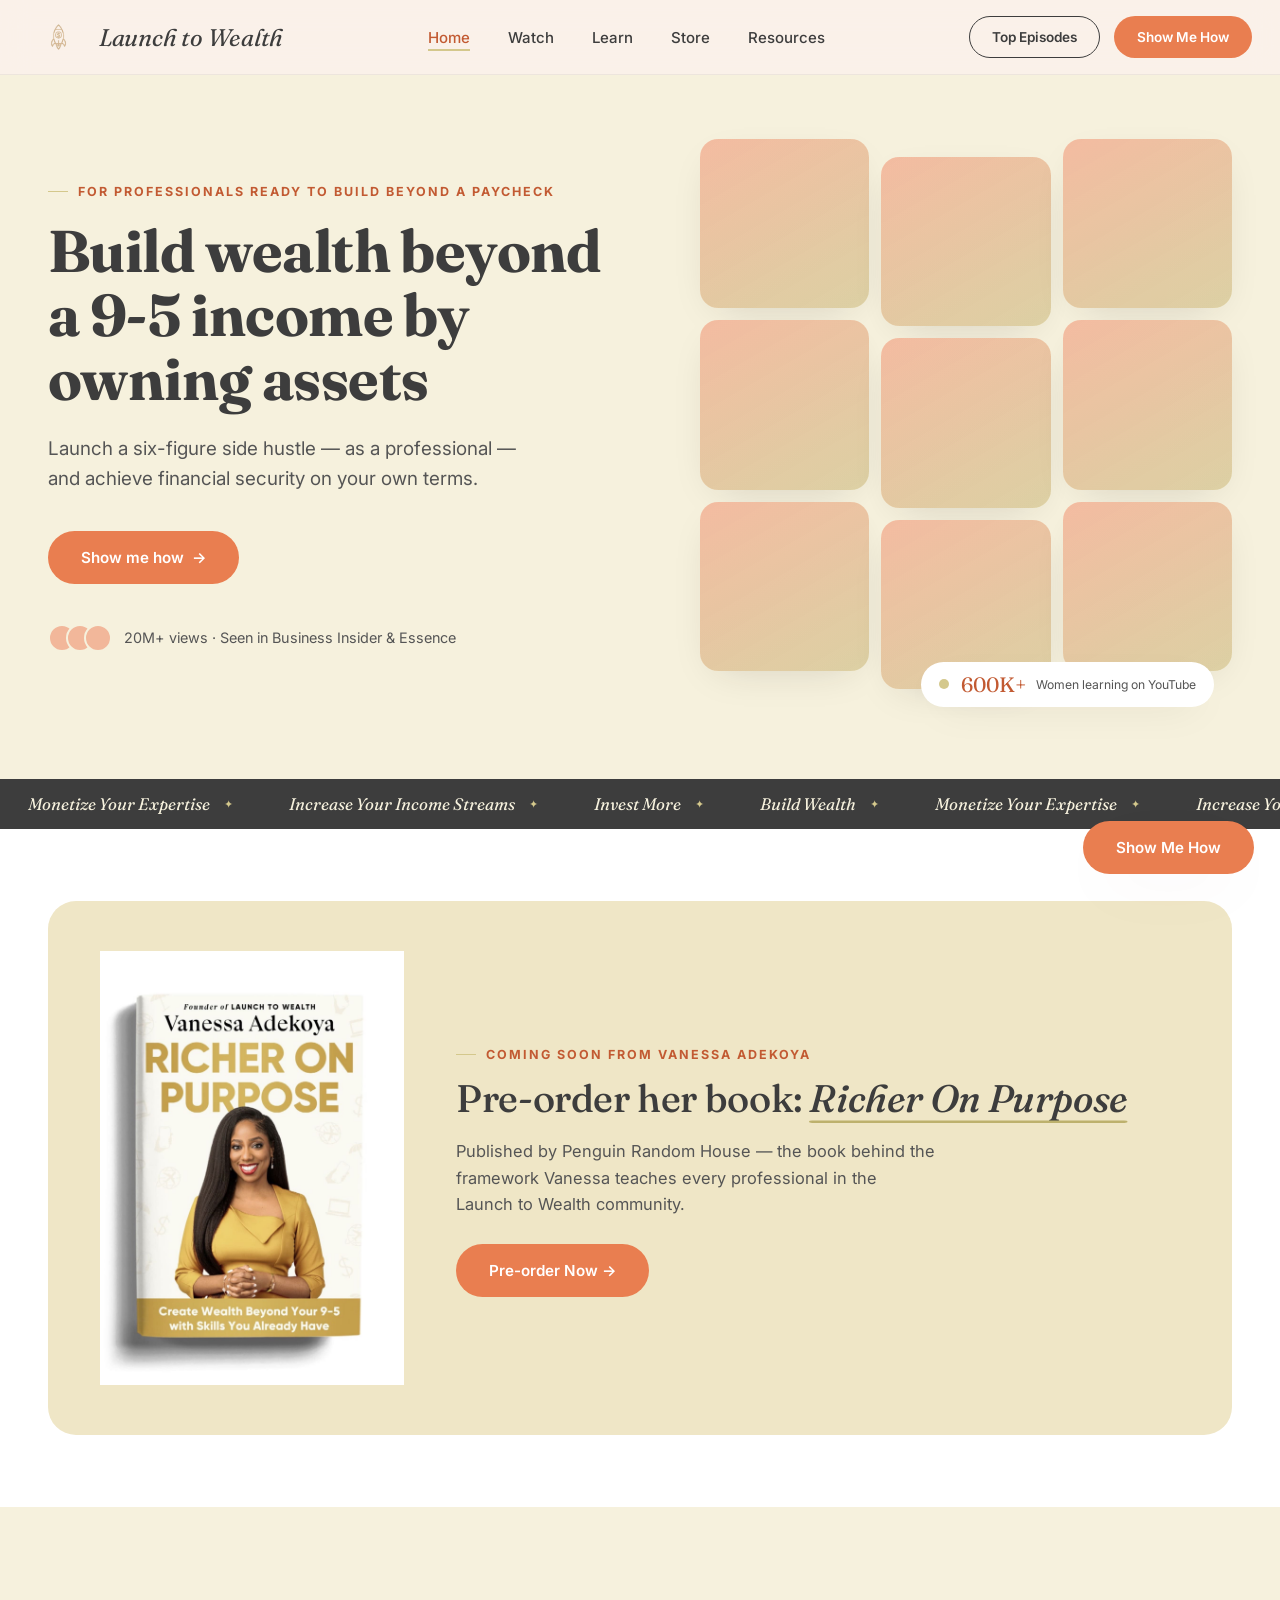
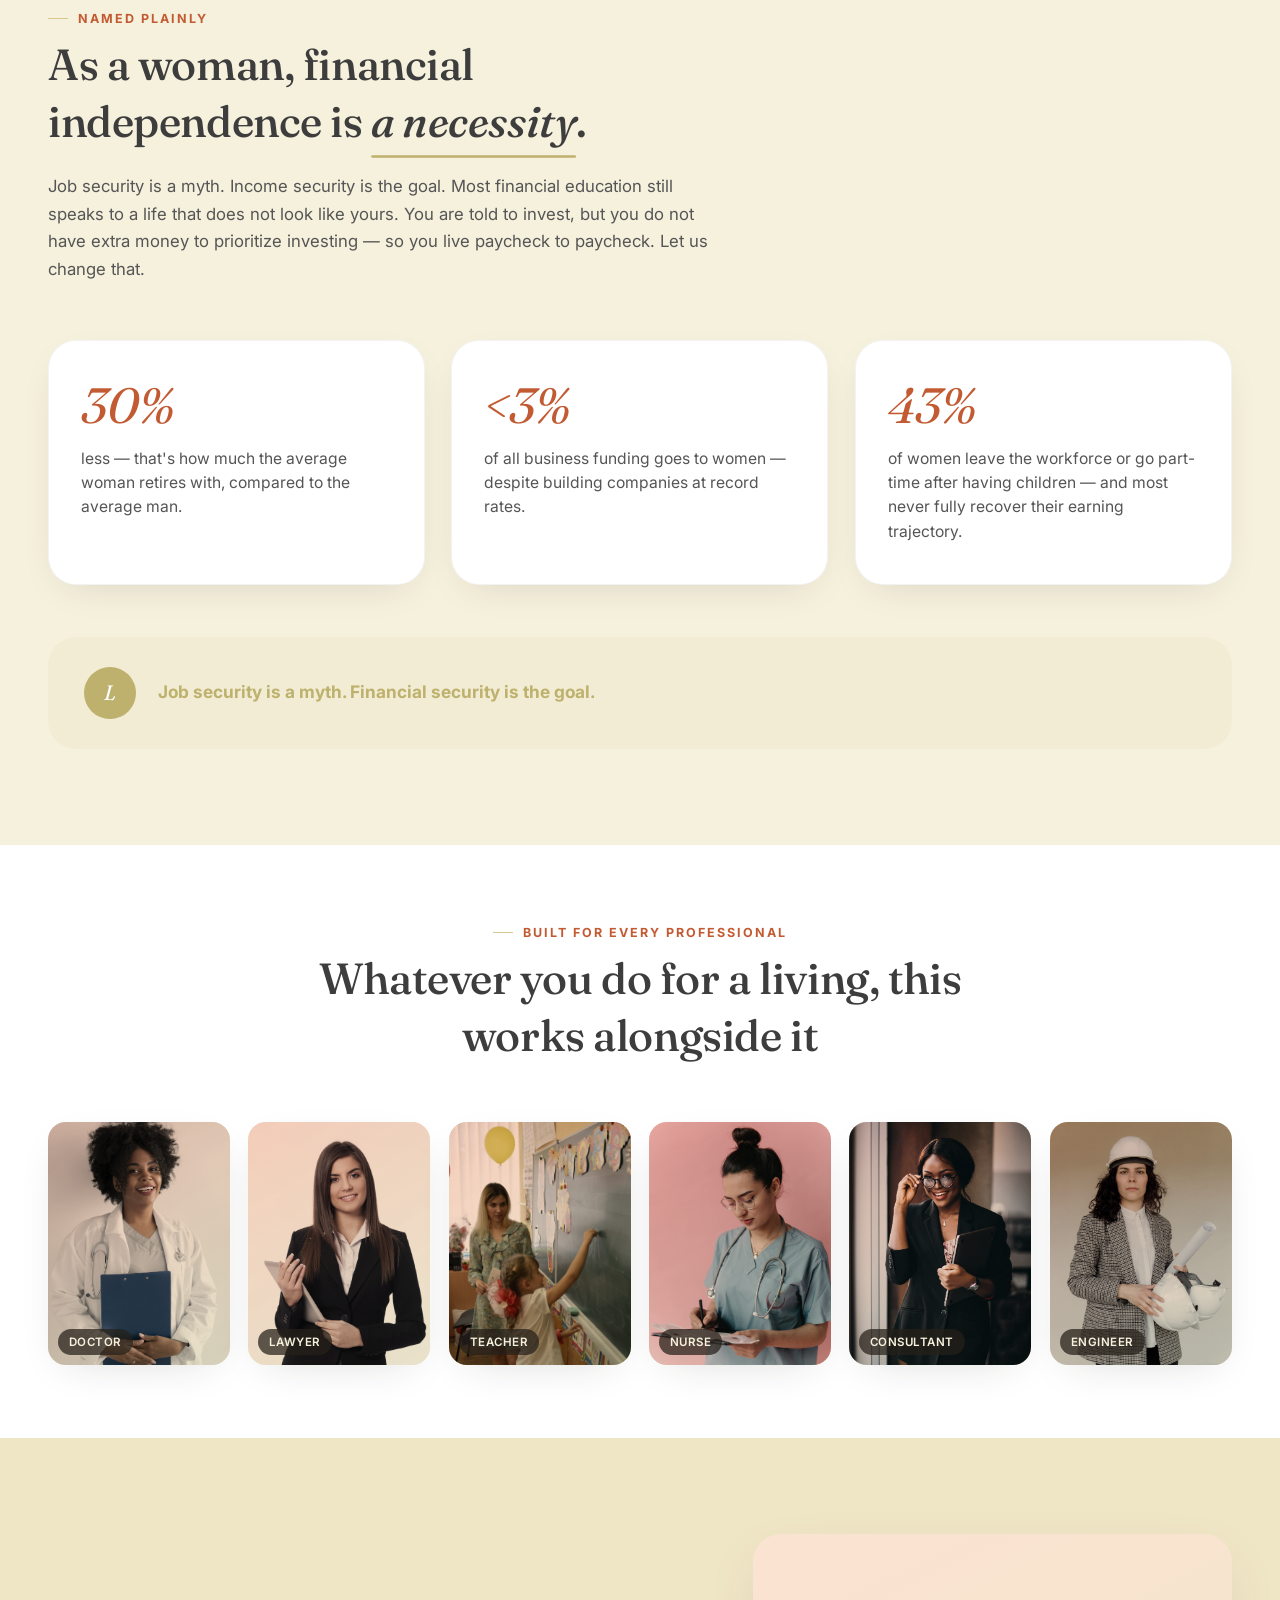
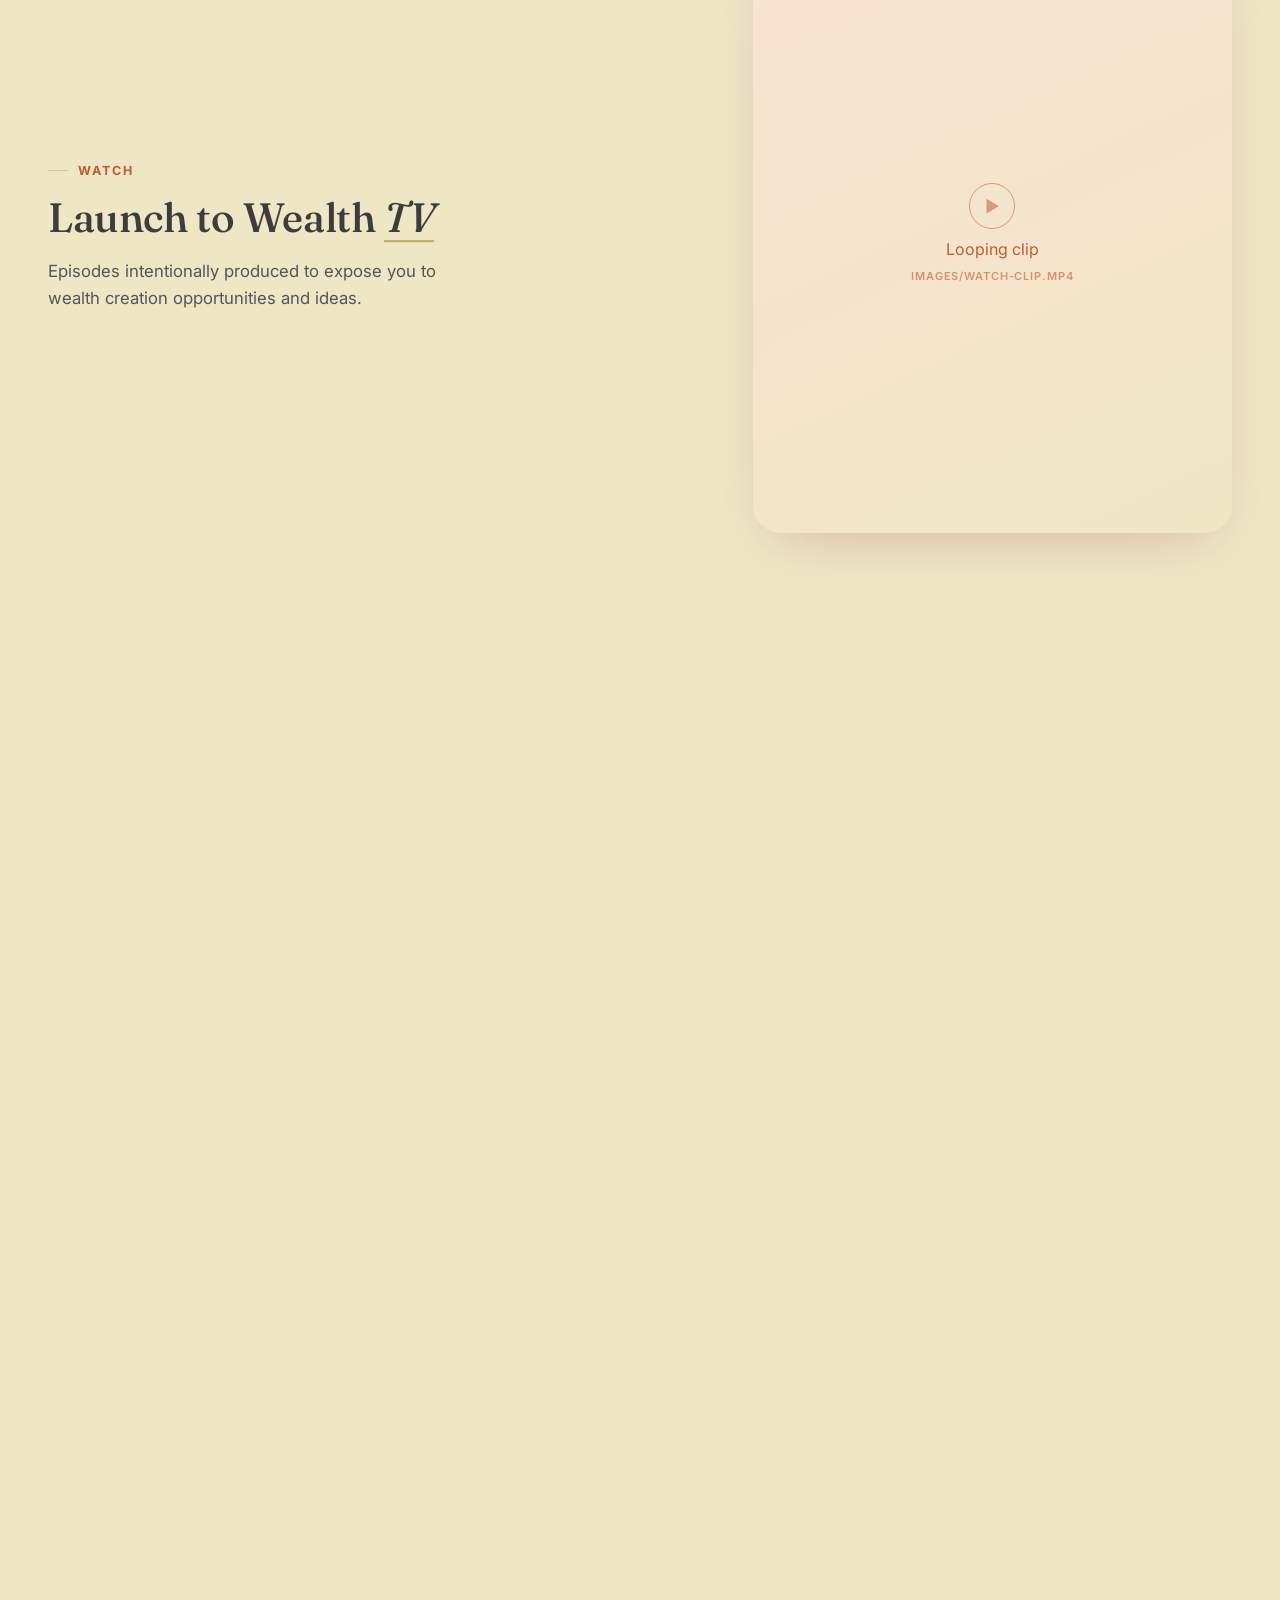
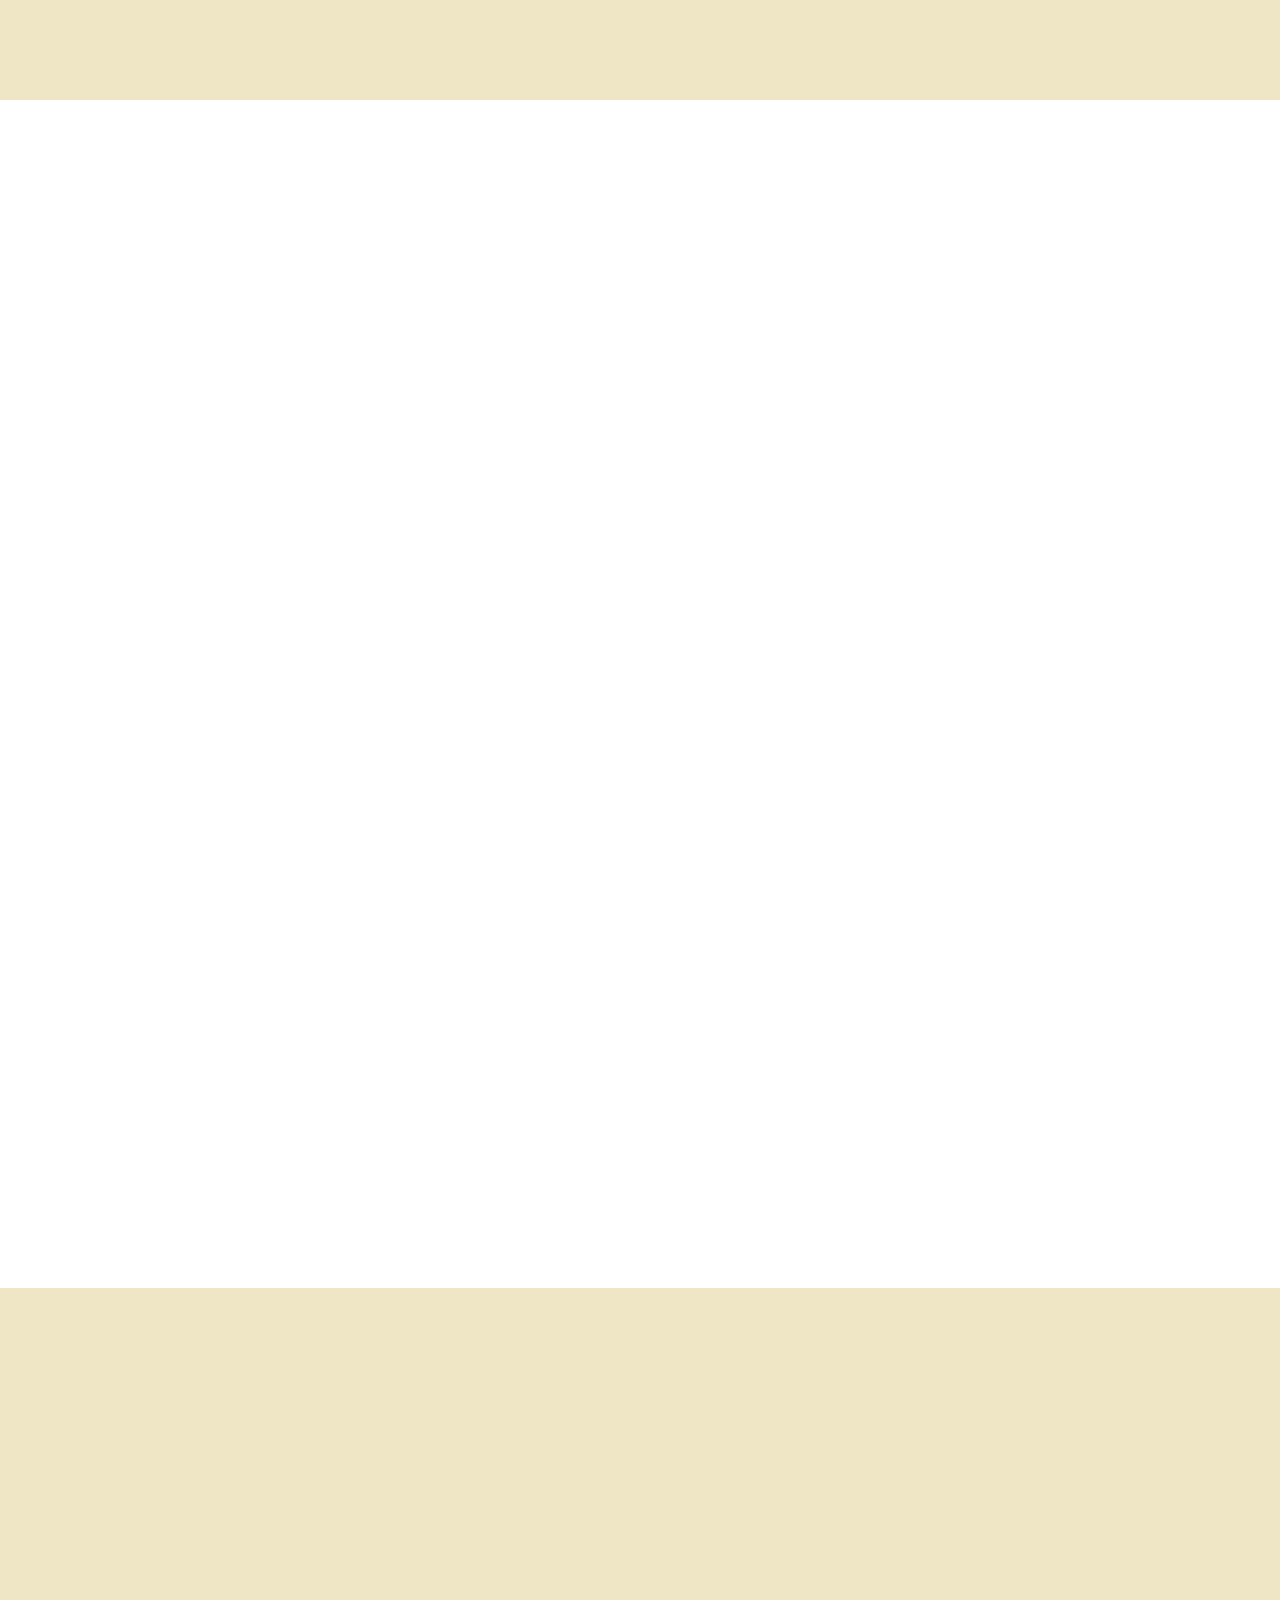
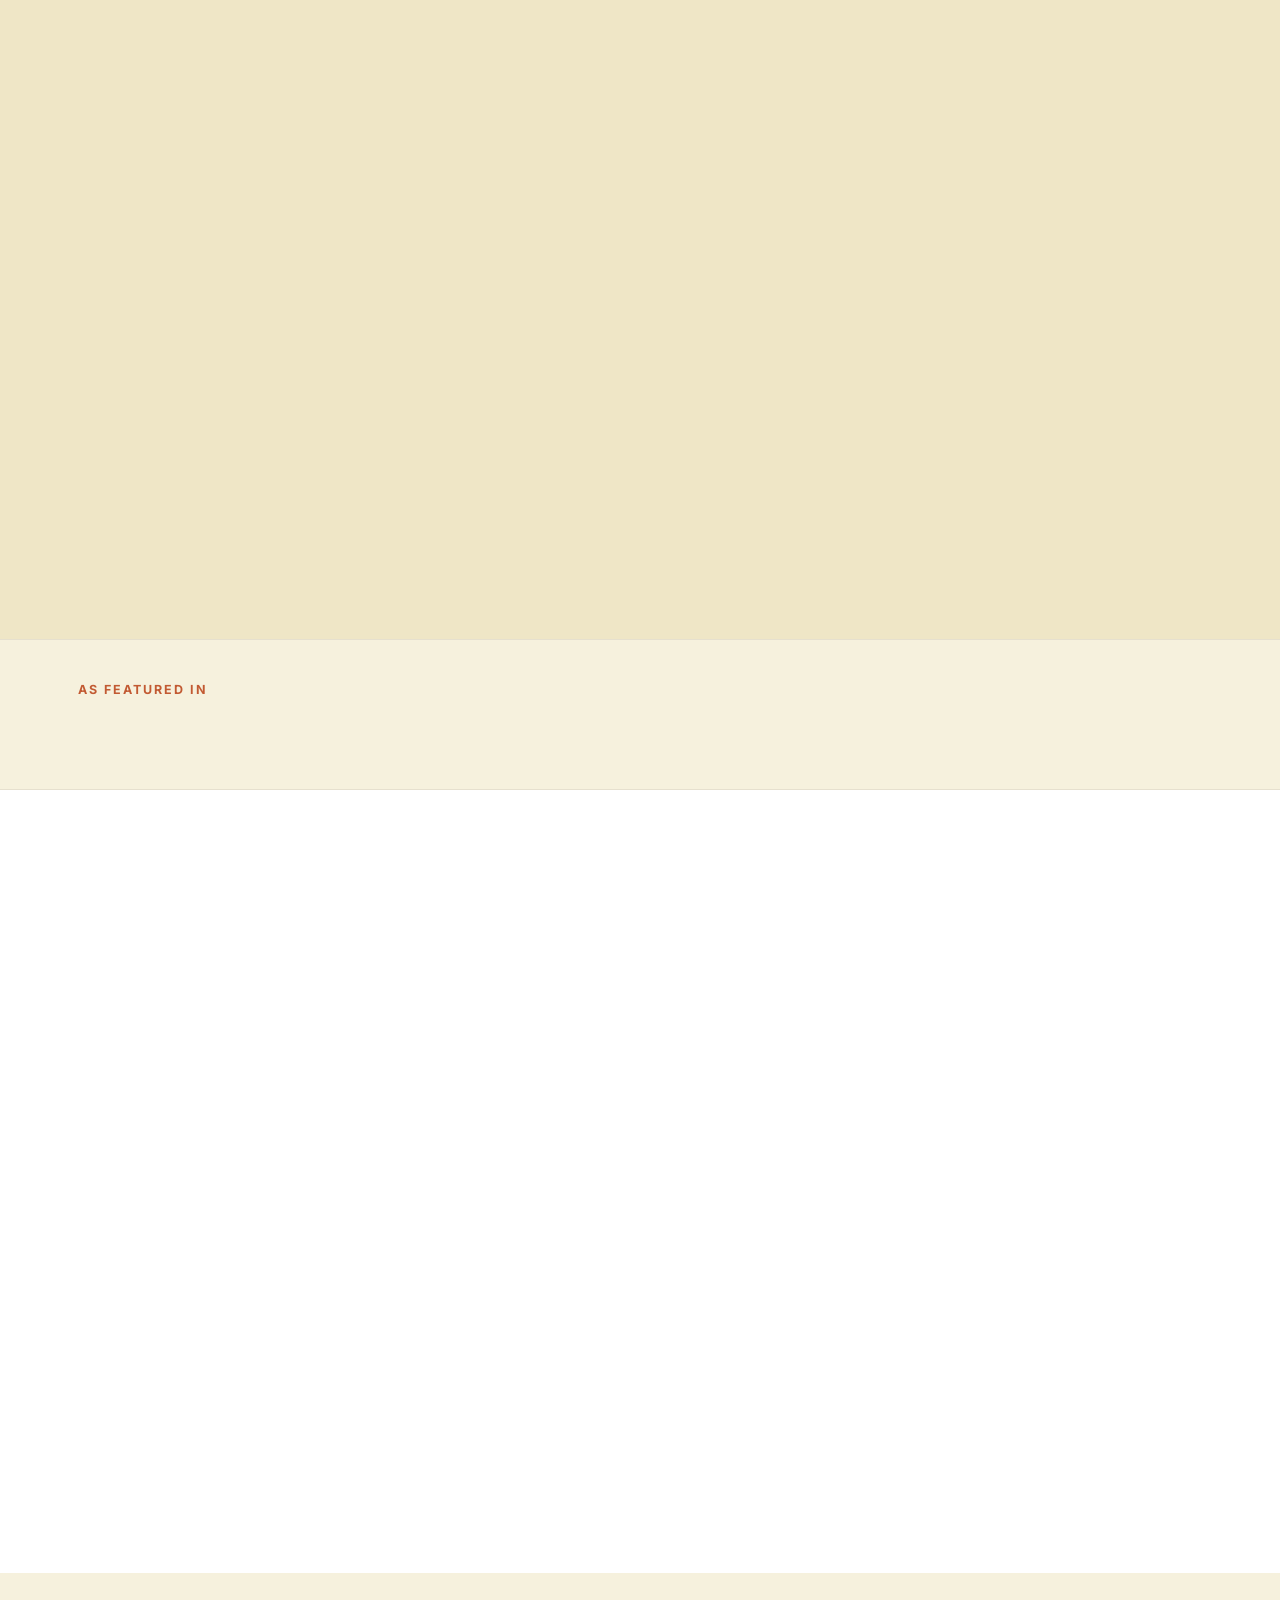
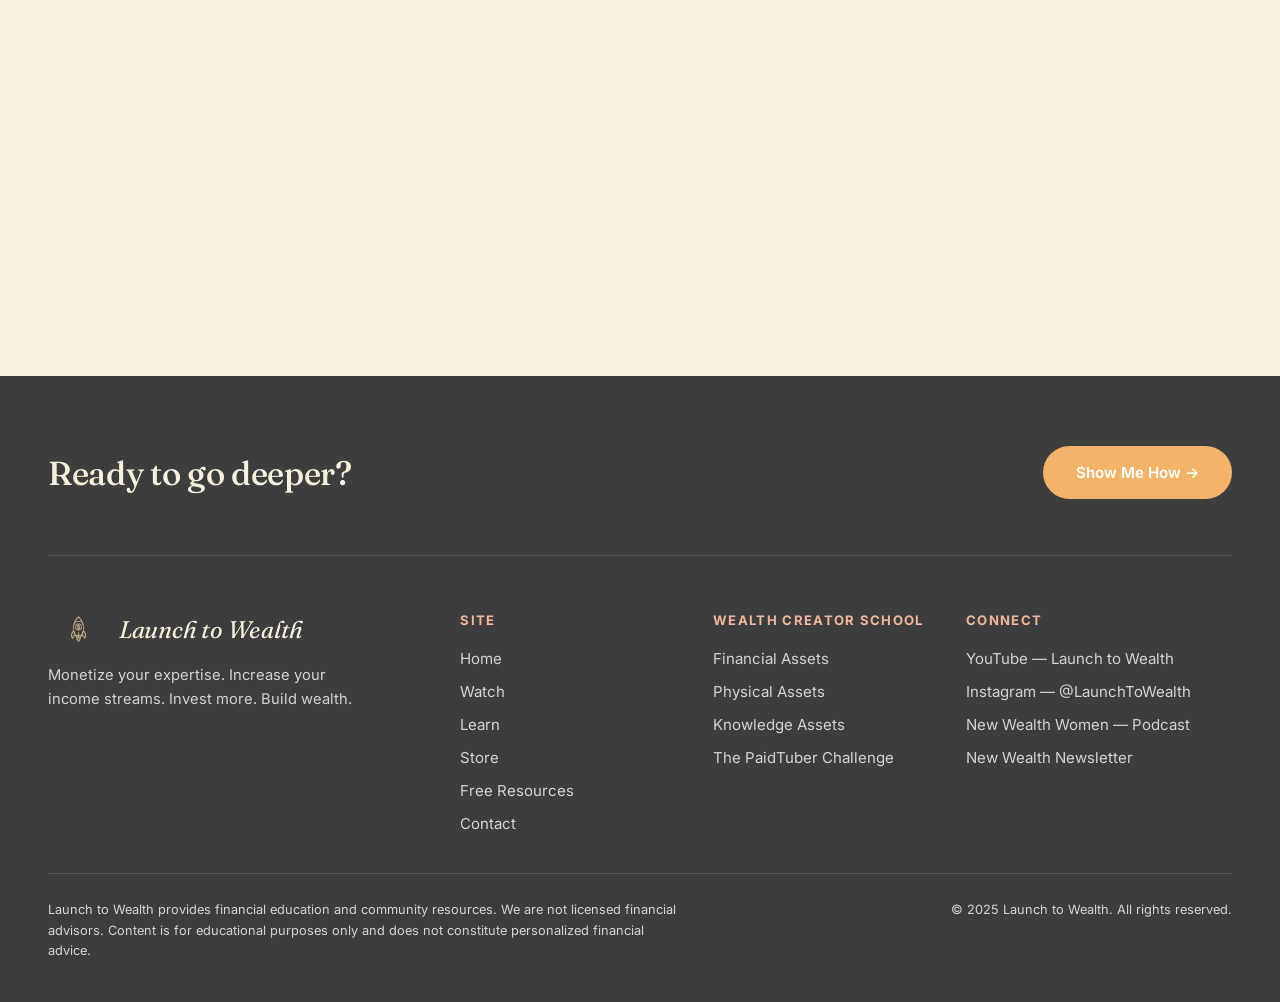
==== commit 02a261e4: "yup" ====
--- a/index.html
+++ b/index.html
@@ -62,7 +62,7 @@
            mix of women. Swap any of these for your own by replacing the src. -->
       <div class="hero-face-grid">
         <div class="img-frame">
-          <img src="https://images.unsplash.com/photo-1535588706069-af8f2d837332?q=80&w=600&auto=format&fit=crop" alt="Woman smiling, natural hair">
+          <img src="https://images.unsplash.com/photo-1573497491207-618cc224f243?q=80&w=600&auto=format&fit=crop" alt="Woman in a white shirt, professional portrait">
         </div>
         <div class="img-frame">
           <img src="https://images.unsplash.com/photo-1758518727888-ffa196002e59?q=80&w=600&auto=format&fit=crop" alt="Woman in business attire smiling">
@@ -506,4 +506,4 @@
 
 <script src="js/script.js"></script>
 </body>
-</html>
+</html>
--- a/css/style.css
+++ b/css/style.css
@@ -2066,3 +2066,54 @@
 .modal.is-done form, .modal.is-done .modal-head{ display:none; }
 .modal.is-done .modal-success{ display:block; }
 @media (max-width:480px){ .modal{ padding:40px 22px 28px; } }
+
+
+/* =========================================================
+   ROUND: mobile polish + hero fixes
+========================================================= */
+/* The hero + page-hero also carry .container, but their own padding
+   shorthand was wiping out the side padding — text touched the screen
+   edges on phones. Restore the 28px gutter. */
+.hero{ padding: 64px 28px 90px; }
+.page-hero{ padding: 70px 28px 60px; }
+.hero-copy .eyebrow::before{ transform: scaleX(1); }   /* hero isn't scroll-revealed, so draw the line immediately */
+
+/* 600K+ badge: compact pill that only grazes the photo grid's bottom edge */
+.hero-visual .floater.f2{
+  bottom: -18px; right: 18px;
+  padding: 10px 18px;
+  border-radius: var(--radius-pill);
+}
+.hero-visual .floater.f2 > div{ display:flex; align-items:center; gap:10px; }
+.hero-visual .floater.f2 .stat-num{ font-size:1.3rem; }
+.hero-visual .floater.f2 .stat-label{ max-width:none; white-space:nowrap; font-size:0.76rem; }
+
+@media (max-width: 760px){
+  .hero{ padding: 32px 28px 56px; }
+  .page-hero{ padding: 48px 28px 36px; }
+  .hero-copy h1{ font-size: 2.15rem; line-height:1.12; }
+  .hero-copy p.lede{ font-size:1.05rem; margin-top:18px; }
+  .hero-actions{ margin-top:28px; }
+  .hero-actions .btn{ width:100%; }
+  .trust-bar{ margin-top:30px; font-size:0.84rem; align-items:flex-start; }
+  .hero-grid{ gap:34px; }
+  .hero-visual{ max-width:360px; }
+  .hero-face-grid{ gap:8px; padding-bottom:14px; }
+  .hero-face-grid .img-frame{ border-radius:14px; }
+  .hero-face-grid .img-frame:nth-child(3n+2){ transform: translateY(12px); }
+  .section-head h2{ font-size:1.85rem; }
+  .problem-close{ padding:22px 20px; gap:14px; }
+  .stat-card{ padding:28px 24px; }
+  .stat-card .num{ font-size:2.6rem; }
+  .blob-wrap::before{ right:-3%; }
+  .book-promo{ padding:32px 22px; gap:30px; }
+  .testimonial-card{ padding:30px 24px; }
+  .eyebrow{ font-size:11.5px; letter-spacing:0.13em; }
+  .floating-cta{ padding:12px 20px; font-size:0.85rem; }
+  .floating-cta span.long{ display:inline; }
+  .floating-cta span.short{ display:none; }
+}
+@media (max-width: 400px){
+  .nav-logo{ font-size:1.25rem; }
+  .nav{ padding:14px 20px; }
+}
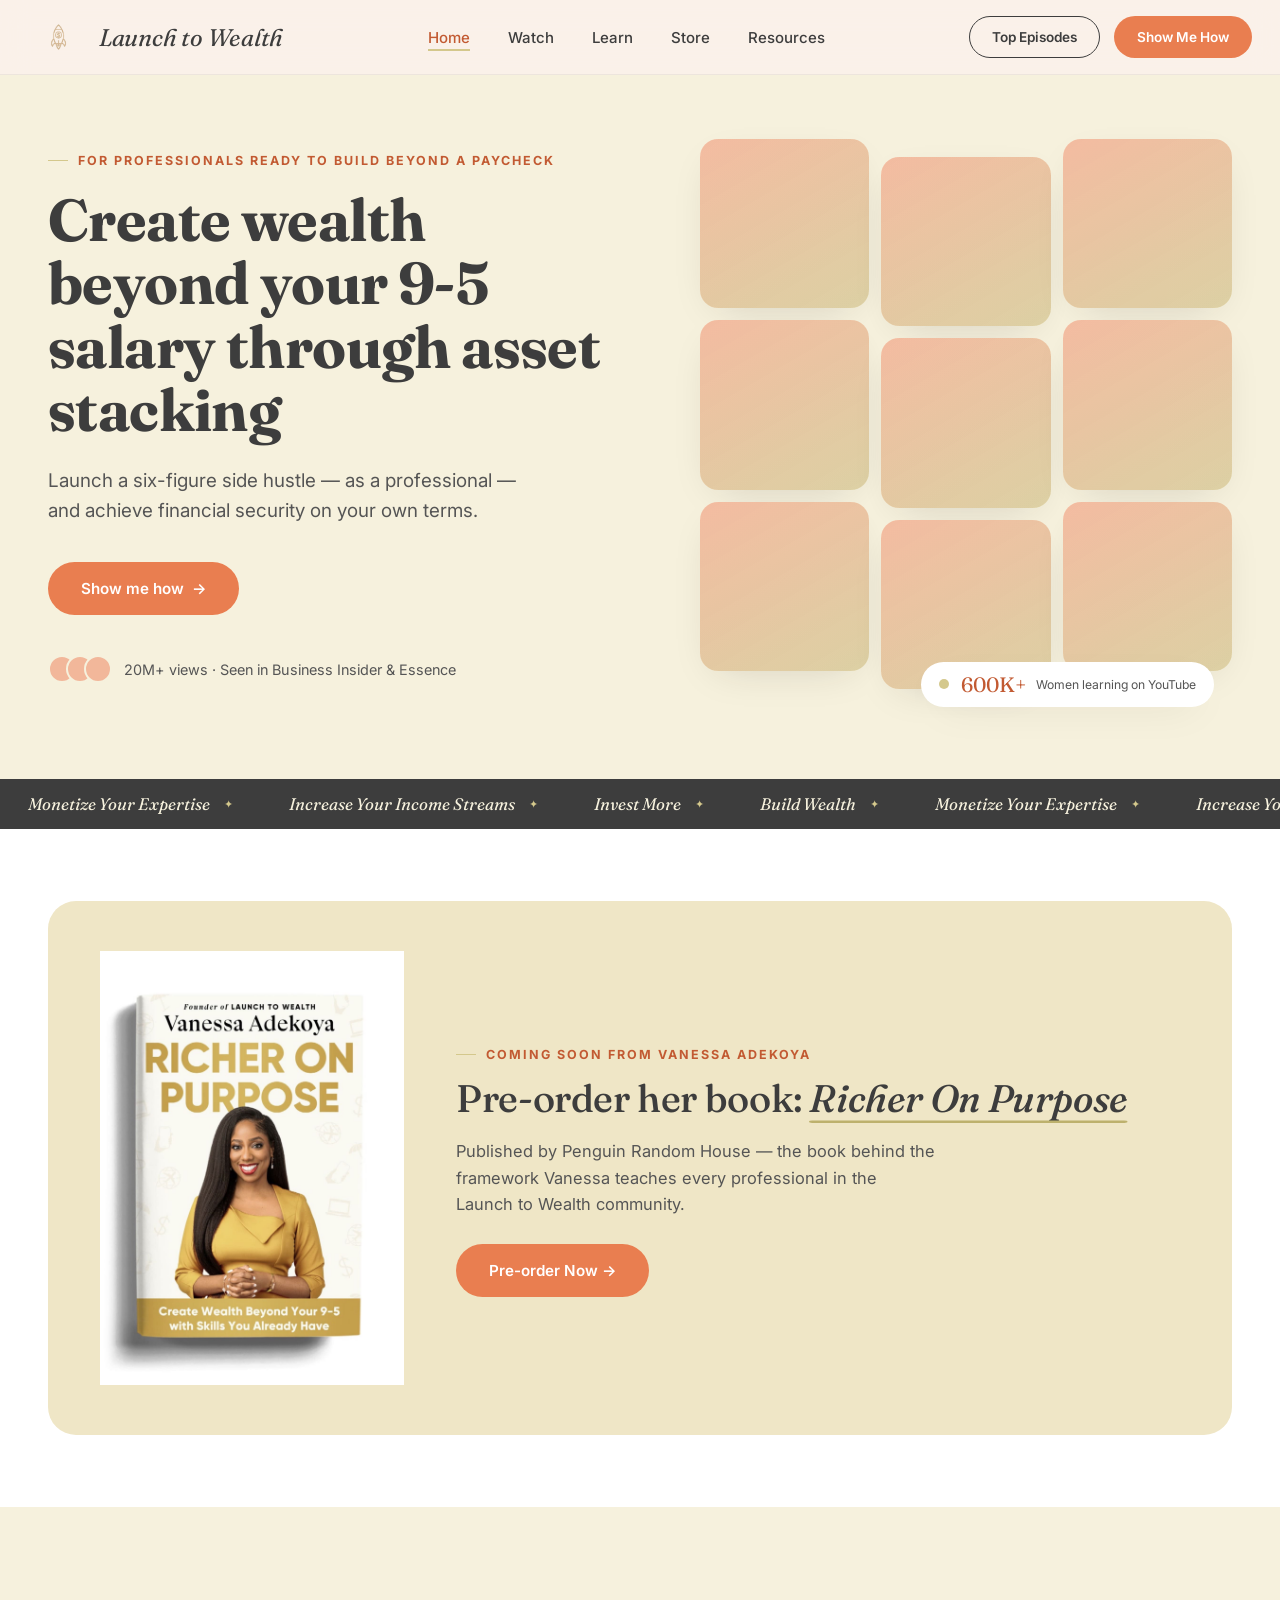
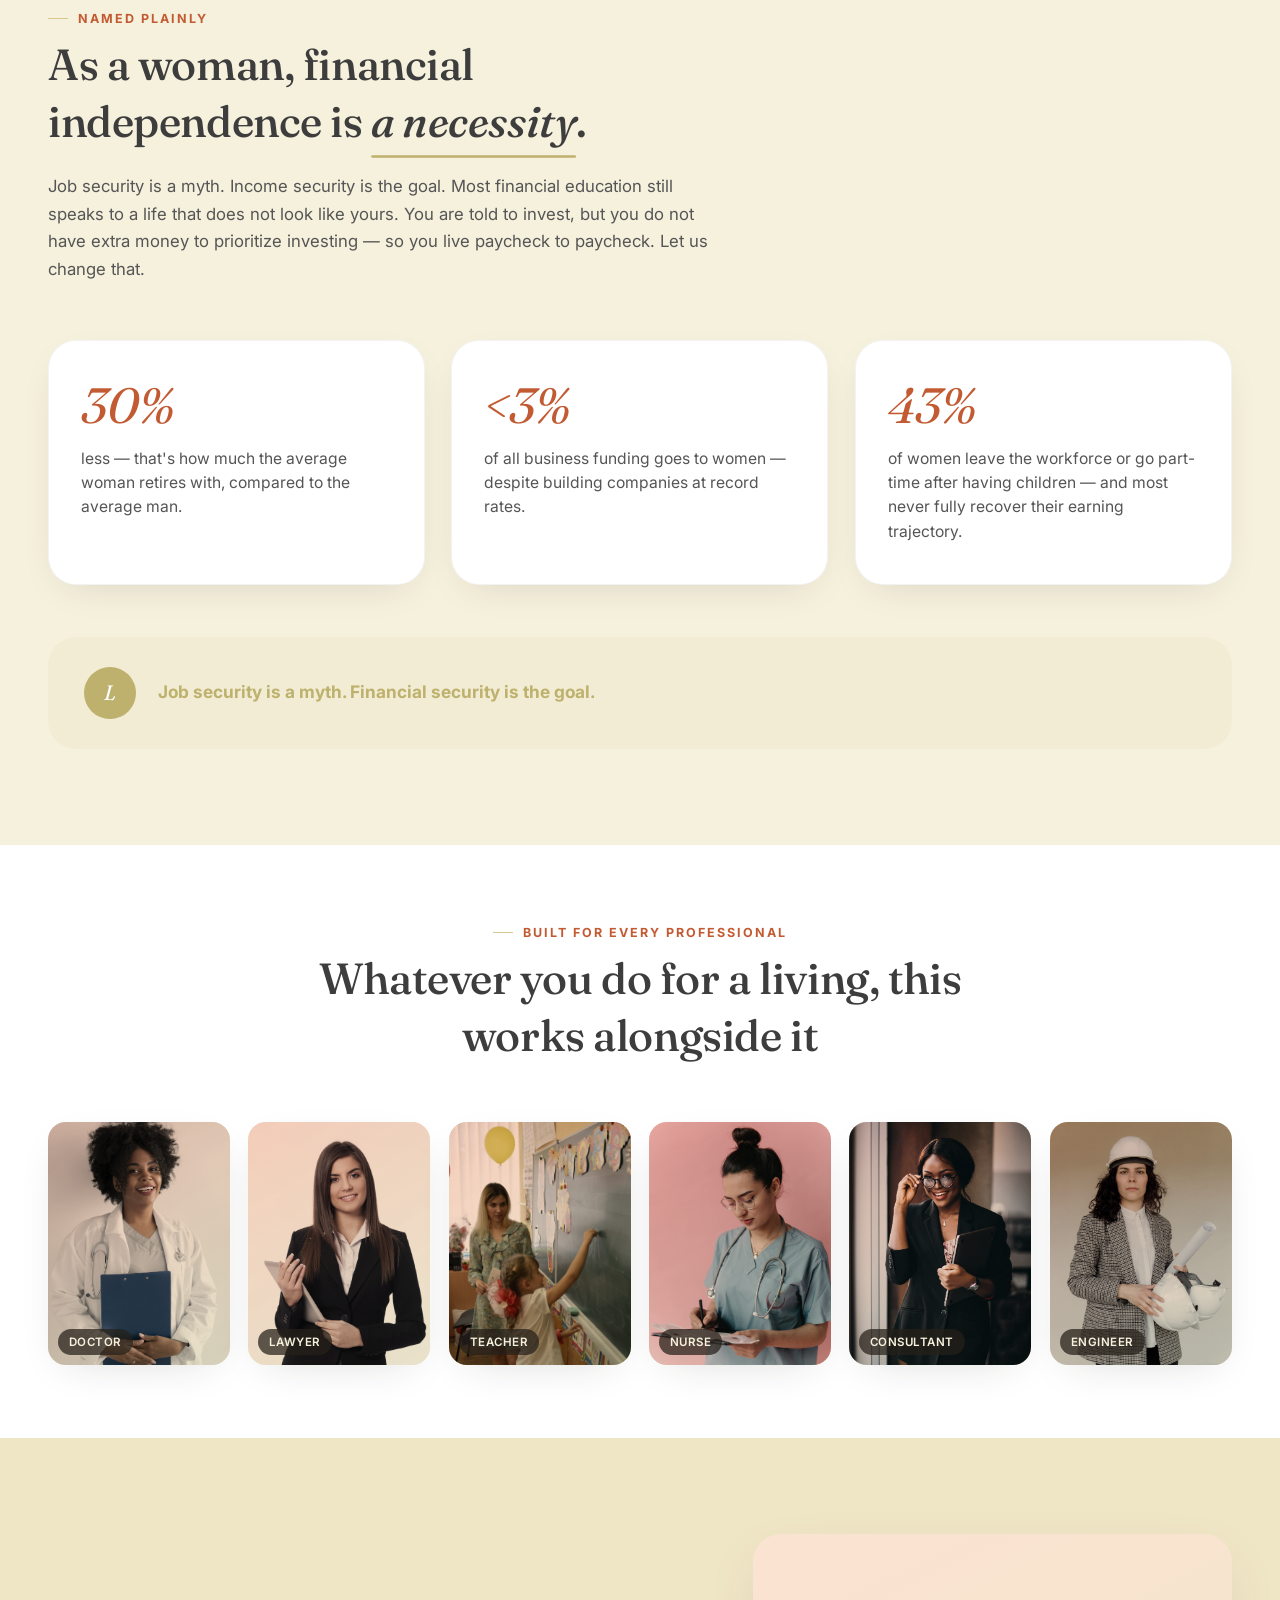
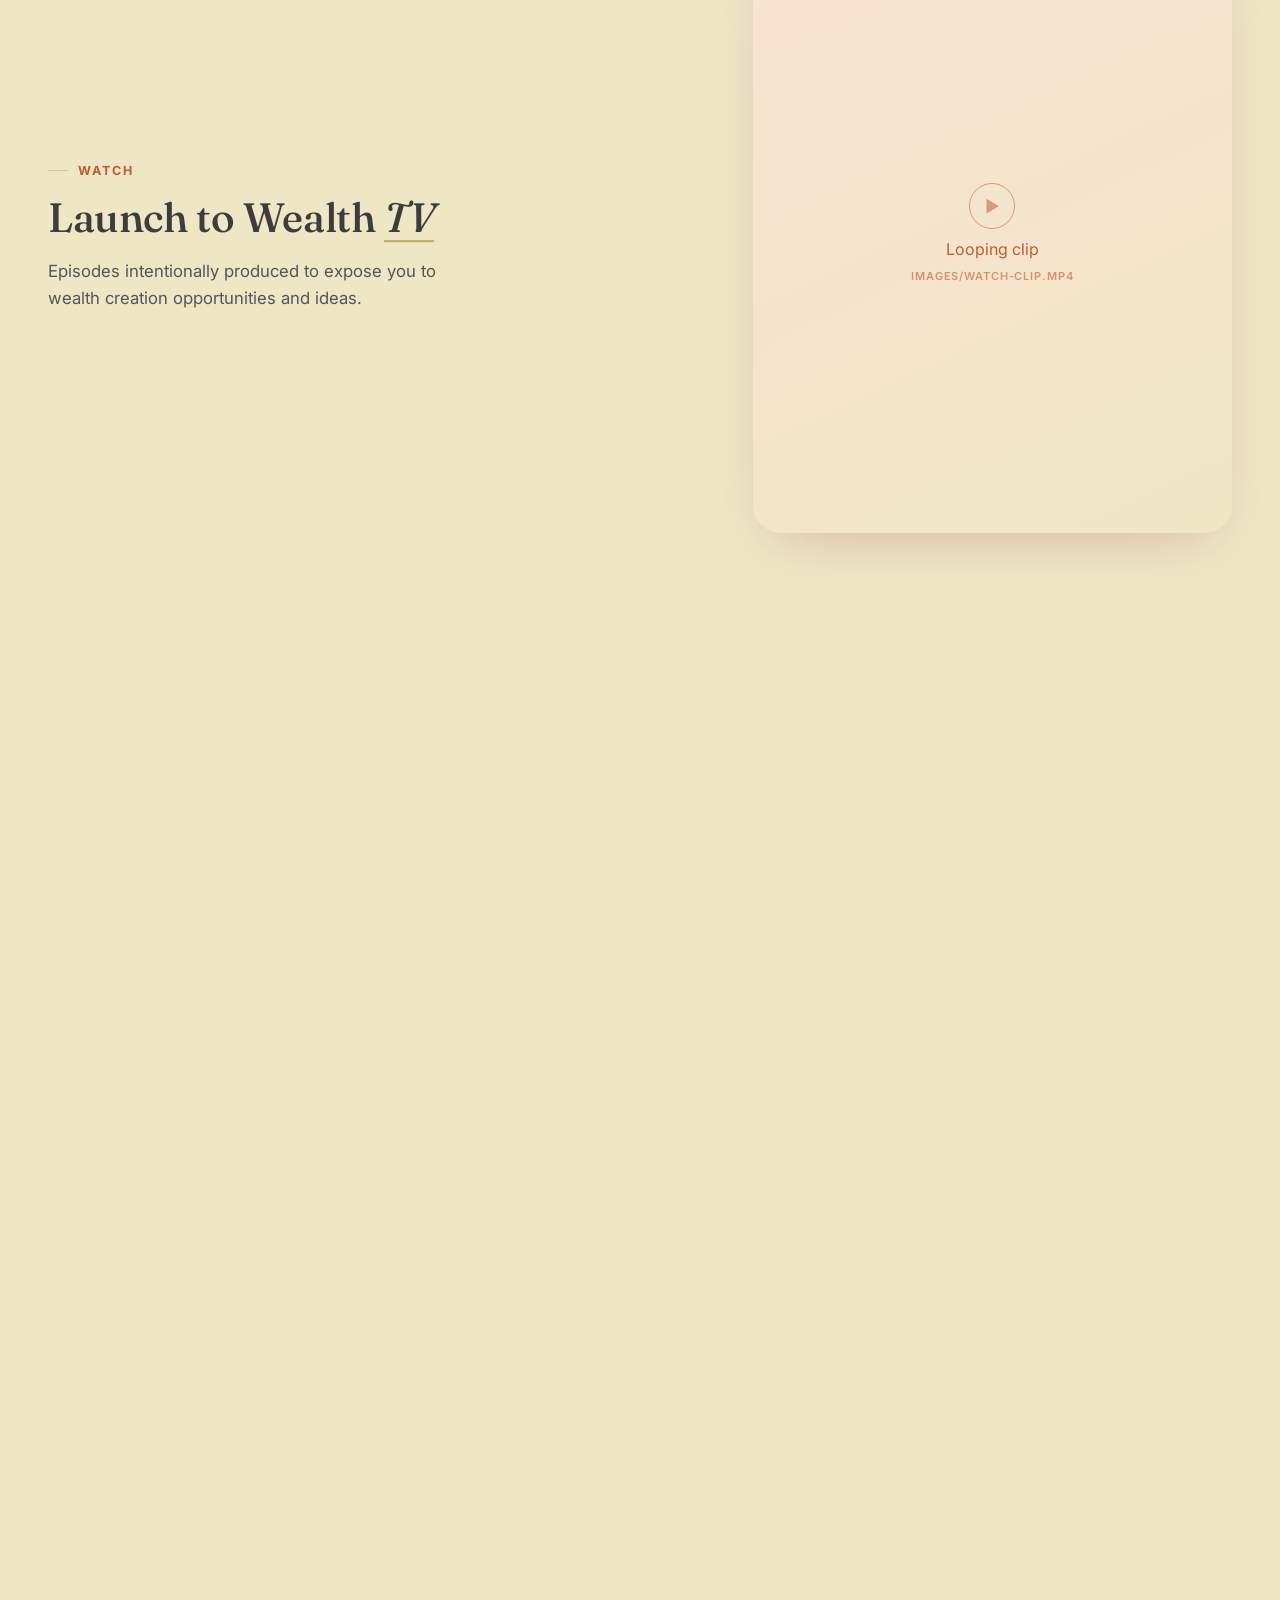
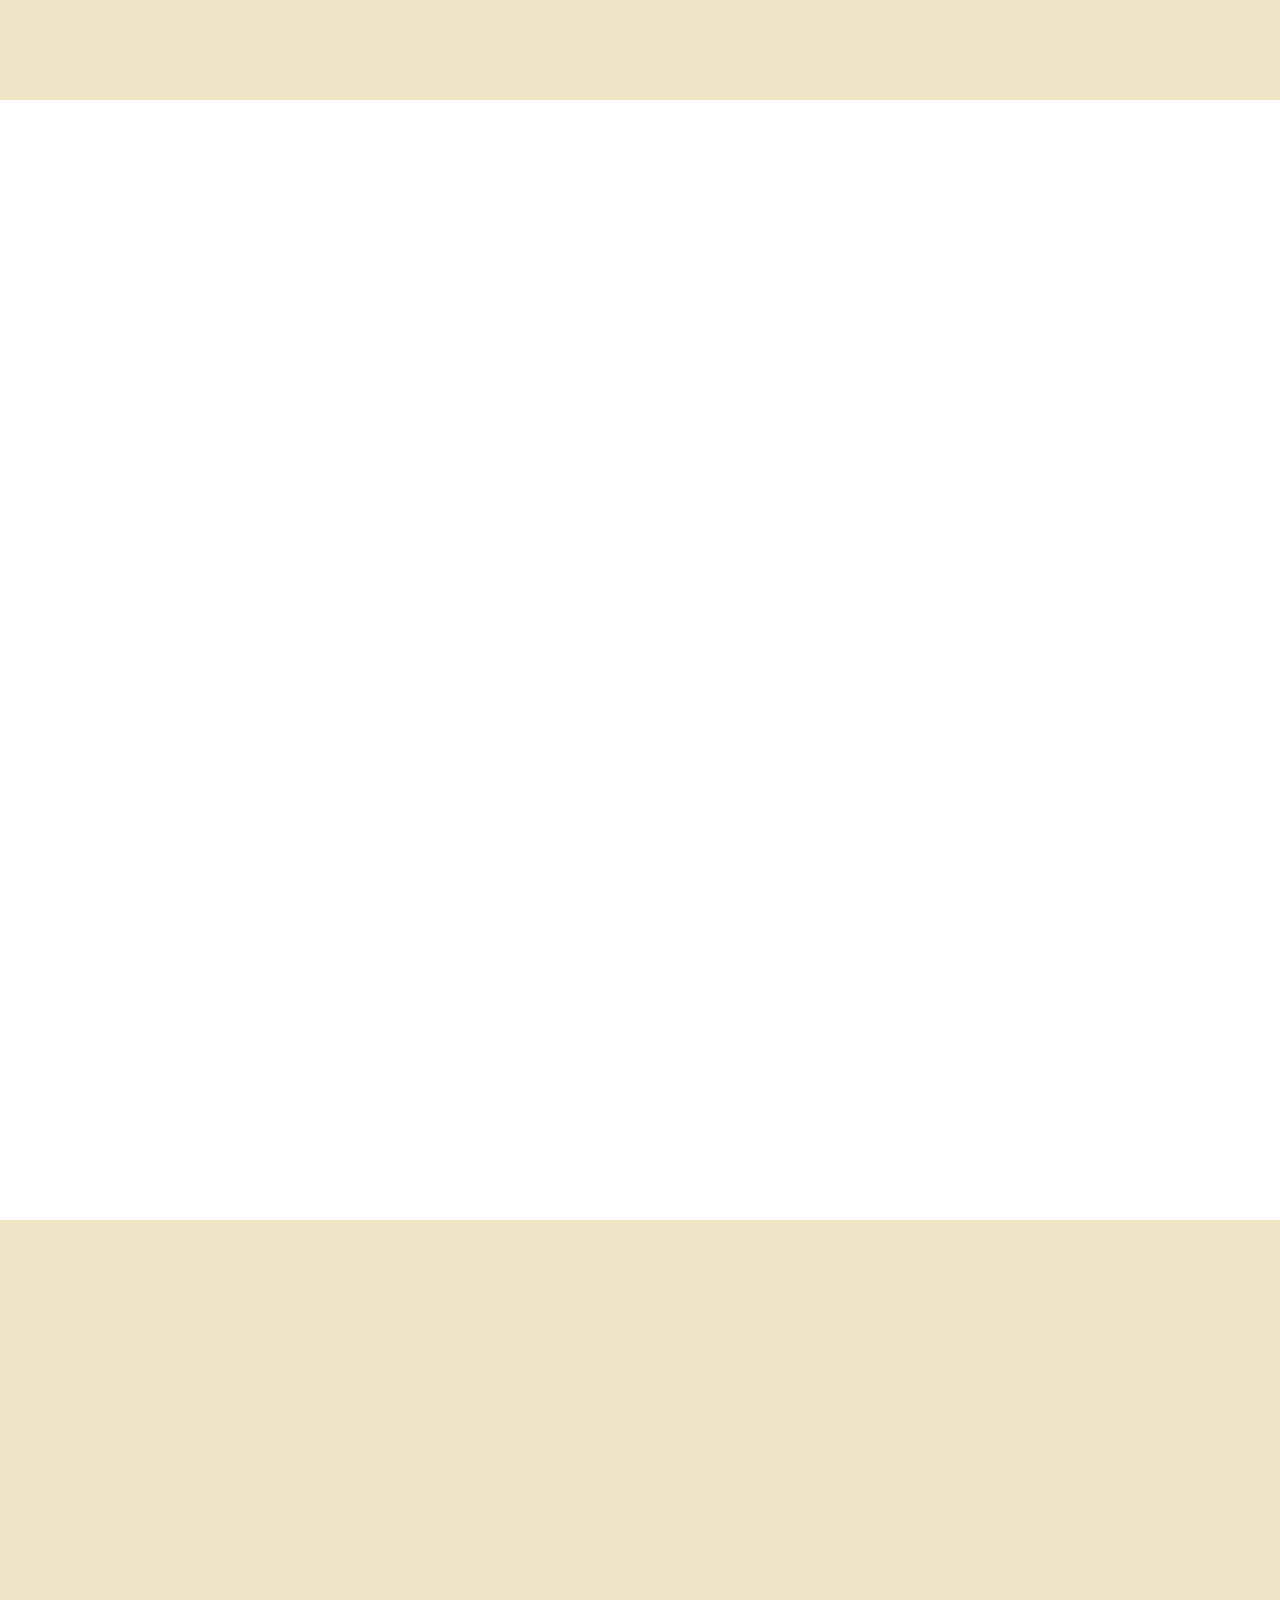
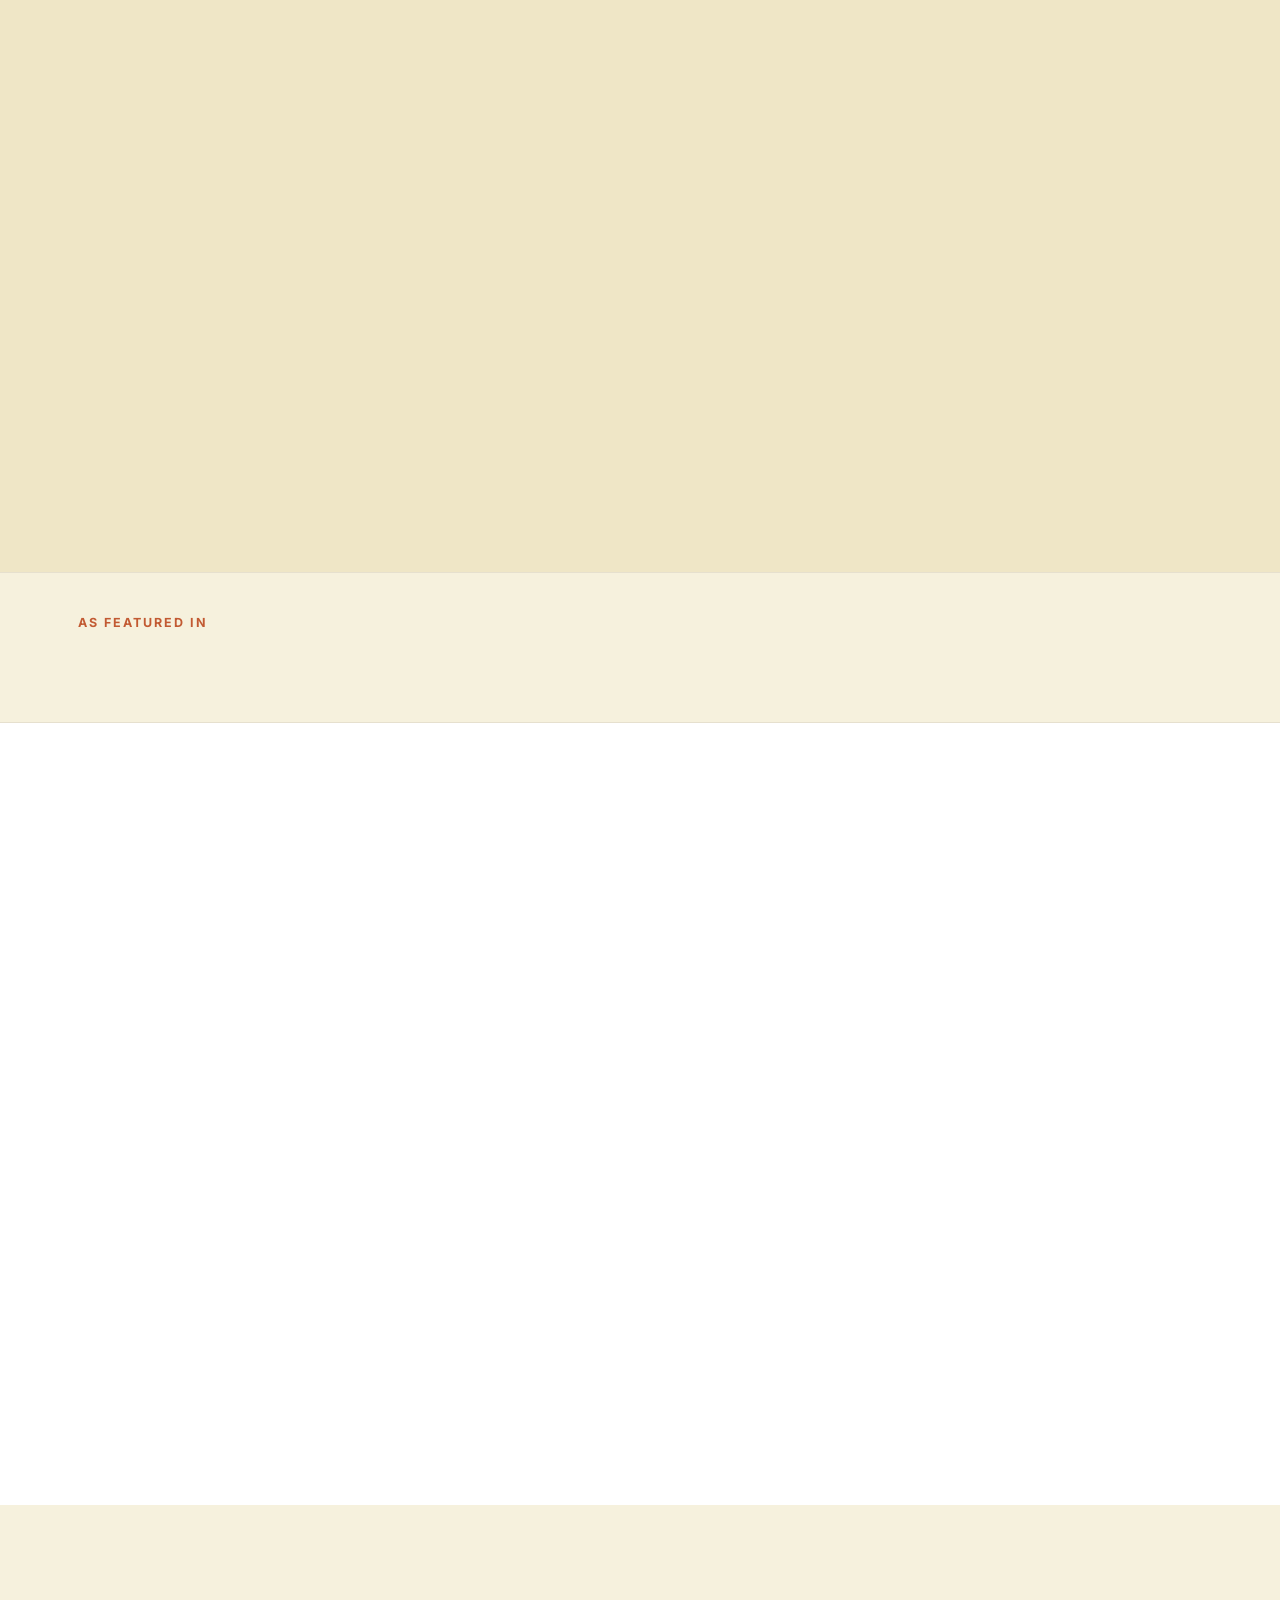
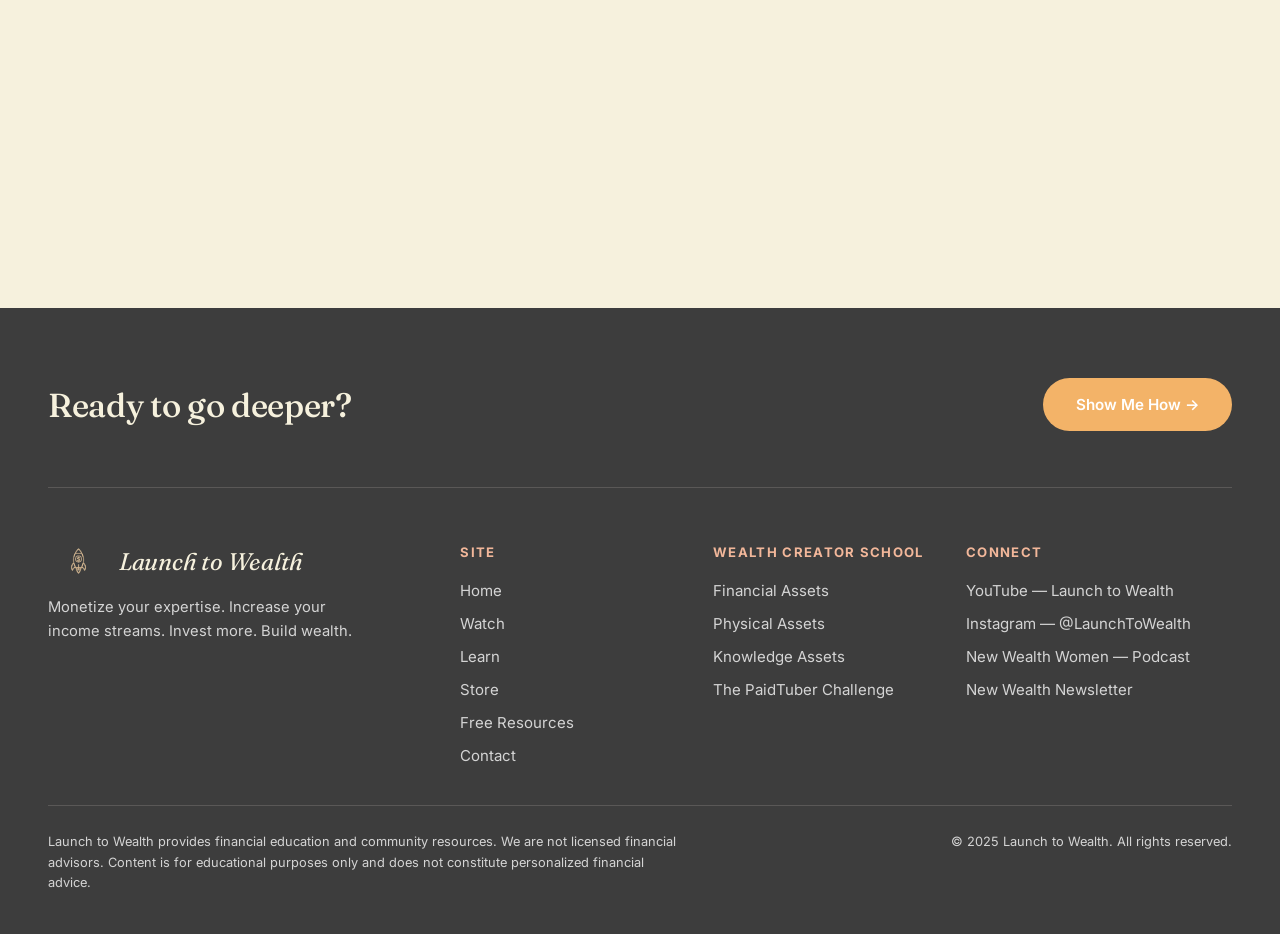
==== commit 74b0ec73: "hip" ====
--- a/index.html
+++ b/index.html
@@ -3,7 +3,7 @@
 <head>
 <meta charset="UTF-8">
 <meta name="viewport" content="width=device-width, initial-scale=1.0">
-<title>Launch to Wealth — Build Wealth Beyond a 9-5 Income</title>
+<title>Launch to Wealth — Create Wealth Beyond Your 9-5 Salary</title>
 <meta name="description" content="Launch a six-figure side hustle as a professional and achieve financial security on your own terms — with Launch to Wealth.">
 <link rel="stylesheet" href="css/style.css">
 </head>
@@ -47,7 +47,7 @@
   <div class="hero-grid">
     <div class="hero-copy">
       <span class="eyebrow">For Professionals Ready To Build Beyond A Paycheck</span>
-      <h1><strong>Build wealth beyond a 9-5 income by owning assets</strong></h1>
+      <h1><strong>Create wealth beyond your 9-5 salary through asset stacking</strong></h1>
       <p class="lede">Launch a six-figure side hustle — as a professional — and achieve financial security on your own terms.</p>
       <div class="hero-actions">
         <a href="#learn" class="btn btn-primary">Show me how <span class="btn-arrow">→</span></a>
@@ -282,61 +282,38 @@
     <div class="section-head" data-reveal>
       <span class="eyebrow">Learn</span>
       <h2>Wealth Creator <span class="italic squiggle">School</span></h2>
-      <p>Build wealth beyond a 9-5 income by owning assets.</p>
+      <p>Create wealth beyond your 9-5 salary through asset stacking.</p>
     </div>
     <div class="track-list" data-reveal data-reveal-stagger>
-      <div class="track-row" id="financial-assets">
-        <div class="track-head">
-          <span class="track-num">01</span>
-          <h3>Financial Assets</h3>
-        </div>
-        <div class="track-courses">
-          <div class="course">
-            <div class="course-text">
-              <h4>Stock Market Investing Masterclass</h4>
-              <p>Learn how to invest in global equities and own a piece of some of the world's best companies</p>
-            </div>
-            <button type="button" class="btn btn-primary btn-sm" data-blueprint="Stock Market Investing Masterclass">Learn more →</button>
-          </div>
-          <div class="course">
-            <div class="course-text">
-              <h4>Fixed Income Investing Masterclass</h4>
-              <p>Learn how to invest for consistent cash flow without sacrificing your initial capital</p>
-            </div>
-            <button type="button" class="btn btn-primary btn-sm" data-blueprint="Fixed Income Investing Masterclass">Learn more →</button>
-          </div>
-        </div>
-      </div>
-      <div class="track-row" id="physical-assets">
-        <div class="track-head">
-          <span class="track-num">02</span>
-          <h3>Physical Assets</h3>
-        </div>
-        <div class="track-courses">
-          <div class="course">
-            <div class="course-text">
-              <h4>Real Estate Investing Masterclass</h4>
-              <!-- NOTE: Vanessa's message ended mid-sentence ("...global real estate markets with limited").
-                   Replace this line with her full sentence once she sends it. -->
-              <p>Learn how to access global real estate markets</p>
-            </div>
-            <button type="button" class="btn btn-primary btn-sm" data-blueprint="Real Estate Investing Masterclass">Learn more →</button>
-          </div>
-        </div>
-      </div>
-      <div class="track-row" id="knowledge-assets">
-        <div class="track-head">
-          <span class="track-num">03</span>
-          <h3>Knowledge Assets</h3>
-        </div>
-        <div class="track-courses">
-          <div class="course">
-            <div class="course-text">
-              <p>Learn how to turn what you know into a platform, a product and a book and leverage the digital economy to earn beyond your 9-5 income with skills you already have</p>
-            </div>
-            <button type="button" class="btn btn-primary btn-sm" data-blueprint="Knowledge Assets">Learn more →</button>
-          </div>
-        </div>
+      <div class="course" id="financial-assets">
+        <div class="course-text">
+          <h4>Stock Market Investing Masterclass</h4>
+          <p>Learn how to invest in global equities and own a piece of some of the world's best companies</p>
+        </div>
+        <button type="button" class="btn btn-primary btn-sm" data-blueprint="Stock Market Investing Masterclass">Learn more →</button>
+      </div>
+      <div class="course">
+        <div class="course-text">
+          <h4>Fixed Income Investing Masterclass</h4>
+          <p>Learn how to invest for consistent cash flow without sacrificing your initial capital</p>
+        </div>
+        <button type="button" class="btn btn-primary btn-sm" data-blueprint="Fixed Income Investing Masterclass">Learn more →</button>
+      </div>
+      <div class="course" id="physical-assets">
+        <div class="course-text">
+          <h4>Real Estate Investing Masterclass</h4>
+          <!-- NOTE: Vanessa's message ended mid-sentence ("...global real estate markets with limited").
+               Replace the line below with her full sentence once she sends it. -->
+          <p>Learn how to access global real estate markets</p>
+        </div>
+        <button type="button" class="btn btn-primary btn-sm" data-blueprint="Real Estate Investing Masterclass">Learn more →</button>
+      </div>
+      <div class="course" id="knowledge-assets">
+        <div class="course-text">
+          <h4>Knowledge Assets</h4>
+          <p>Learn how to turn what you know into a platform, a product and a book and leverage the digital economy to earn beyond your 9-5 income with skills you already have</p>
+        </div>
+        <button type="button" class="btn btn-primary btn-sm" data-blueprint="Knowledge Assets">Learn more →</button>
       </div>
     </div>
     <div class="divider-line" data-reveal>
@@ -506,4 +483,4 @@
 
 <script src="js/script.js"></script>
 </body>
-</html>+</html>
--- a/css/style.css
+++ b/css/style.css
@@ -2116,4 +2116,27 @@
 @media (max-width: 400px){
   .nav-logo{ font-size:1.25rem; }
   .nav{ padding:14px 20px; }
-}+}
+
+/* No floating money emojis on phones */
+@media (max-width: 760px){ .section-rain{ display:none; } }
+
+
+/* =========================================================
+   ROUND: masterclass list (no track headings) + no hero photos on phones
+========================================================= */
+.track-list{ margin-top:48px; border-bottom:1px solid rgba(61,61,61,0.14); }
+.track-list > .course{
+  padding: 38px 0; gap: 40px;
+  border-top: 1px solid rgba(61,61,61,0.14);
+  scroll-margin-top: 110px;
+}
+.track-list > .course:first-child{ padding-top:38px; border-top:1px solid rgba(61,61,61,0.14); }
+.track-list > .course:last-child{ padding-bottom:38px; }
+.track-list .course h4{ font-size: clamp(1.35rem, 2vw, 1.7rem); }
+.track-list .course p{ max-width: 640px; }
+
+@media (max-width: 760px){
+  .hero-visual{ display:none; }
+  .track-list > .course, .track-list > .course:first-child, .track-list > .course:last-child{ padding:30px 0; }
+}
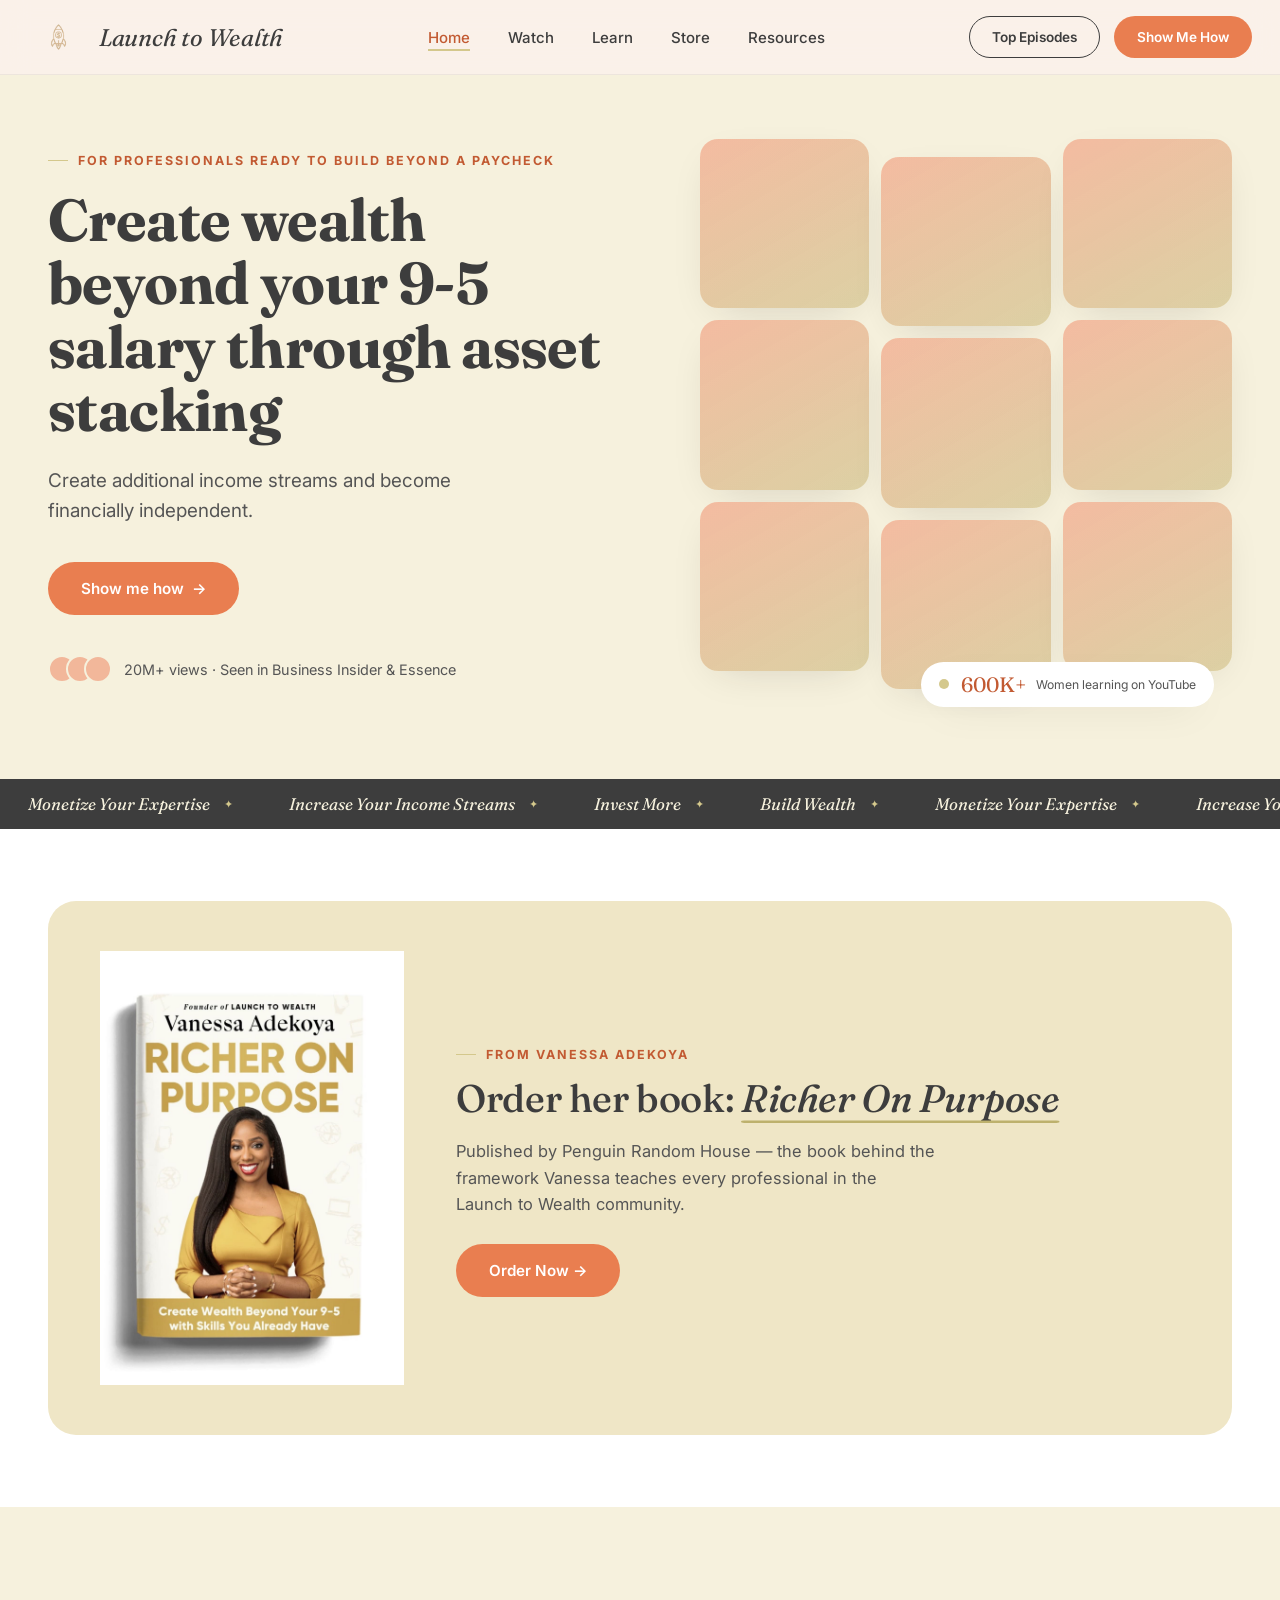
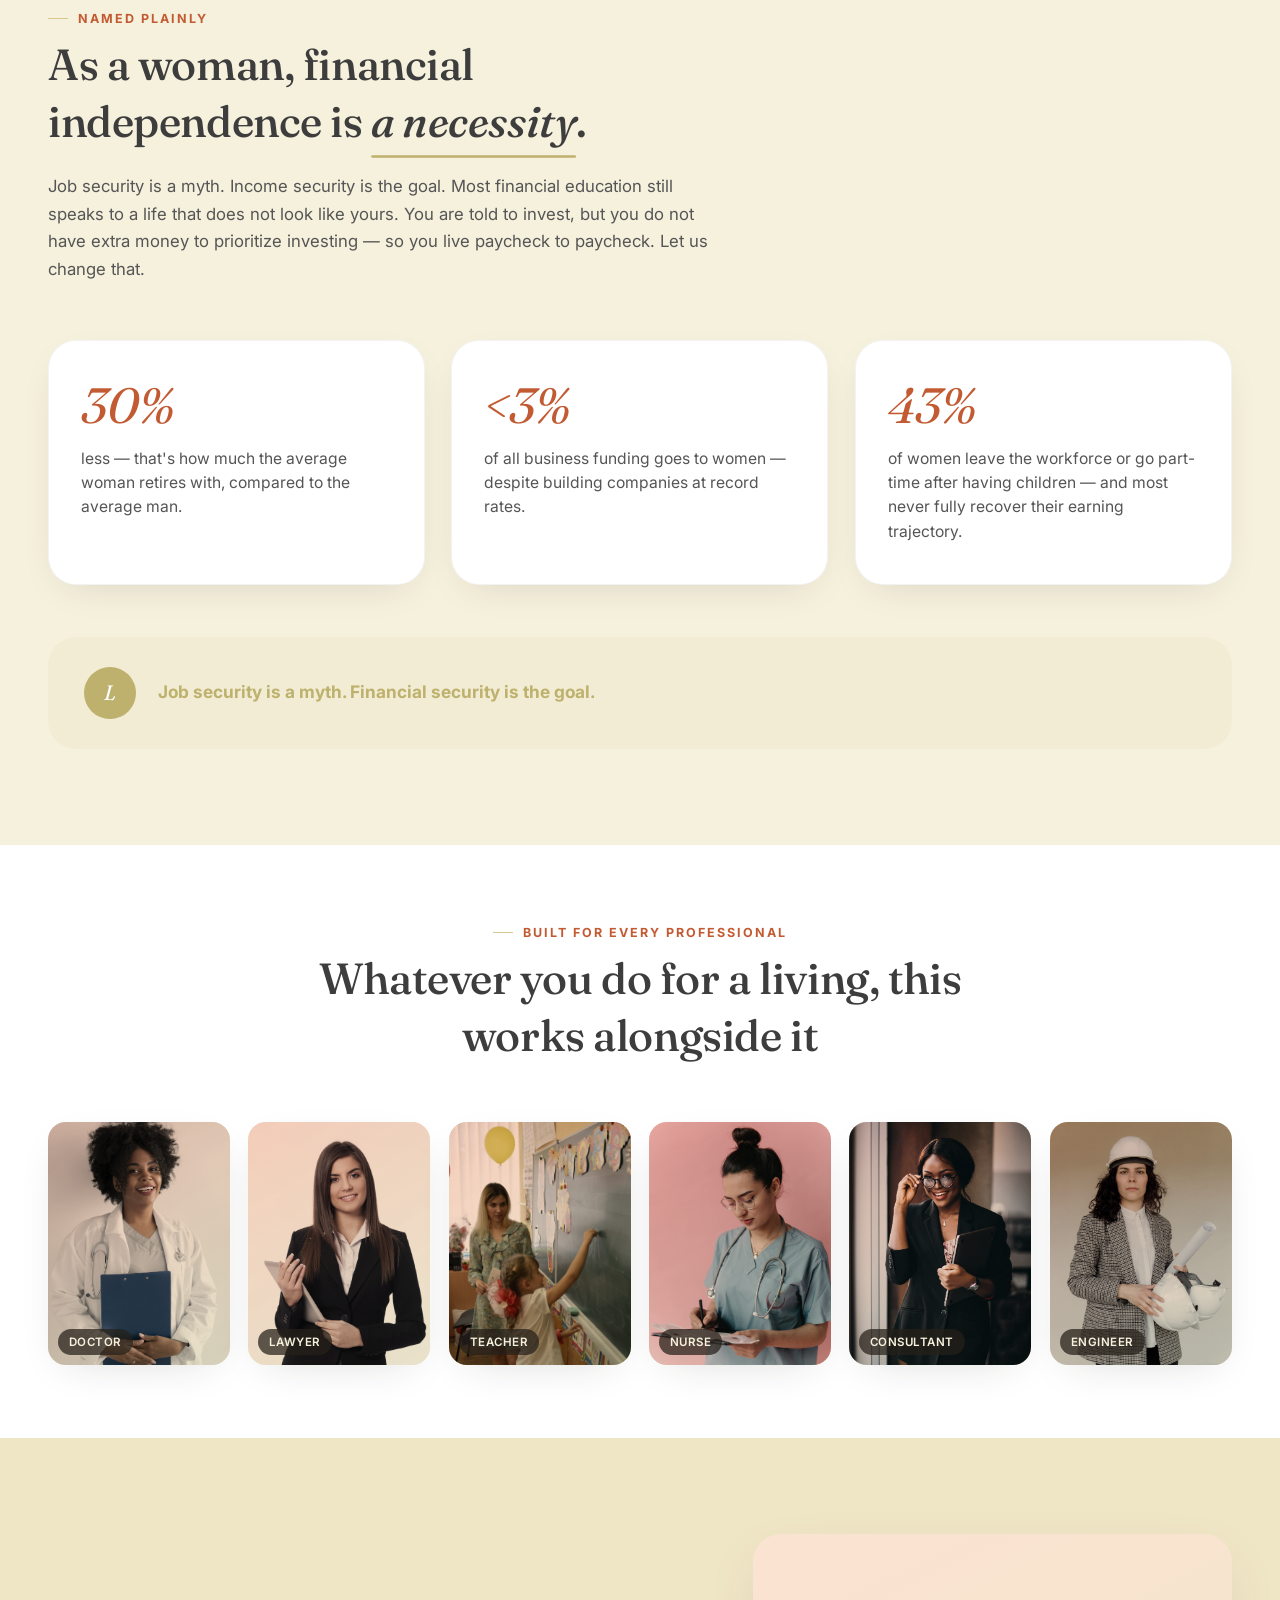
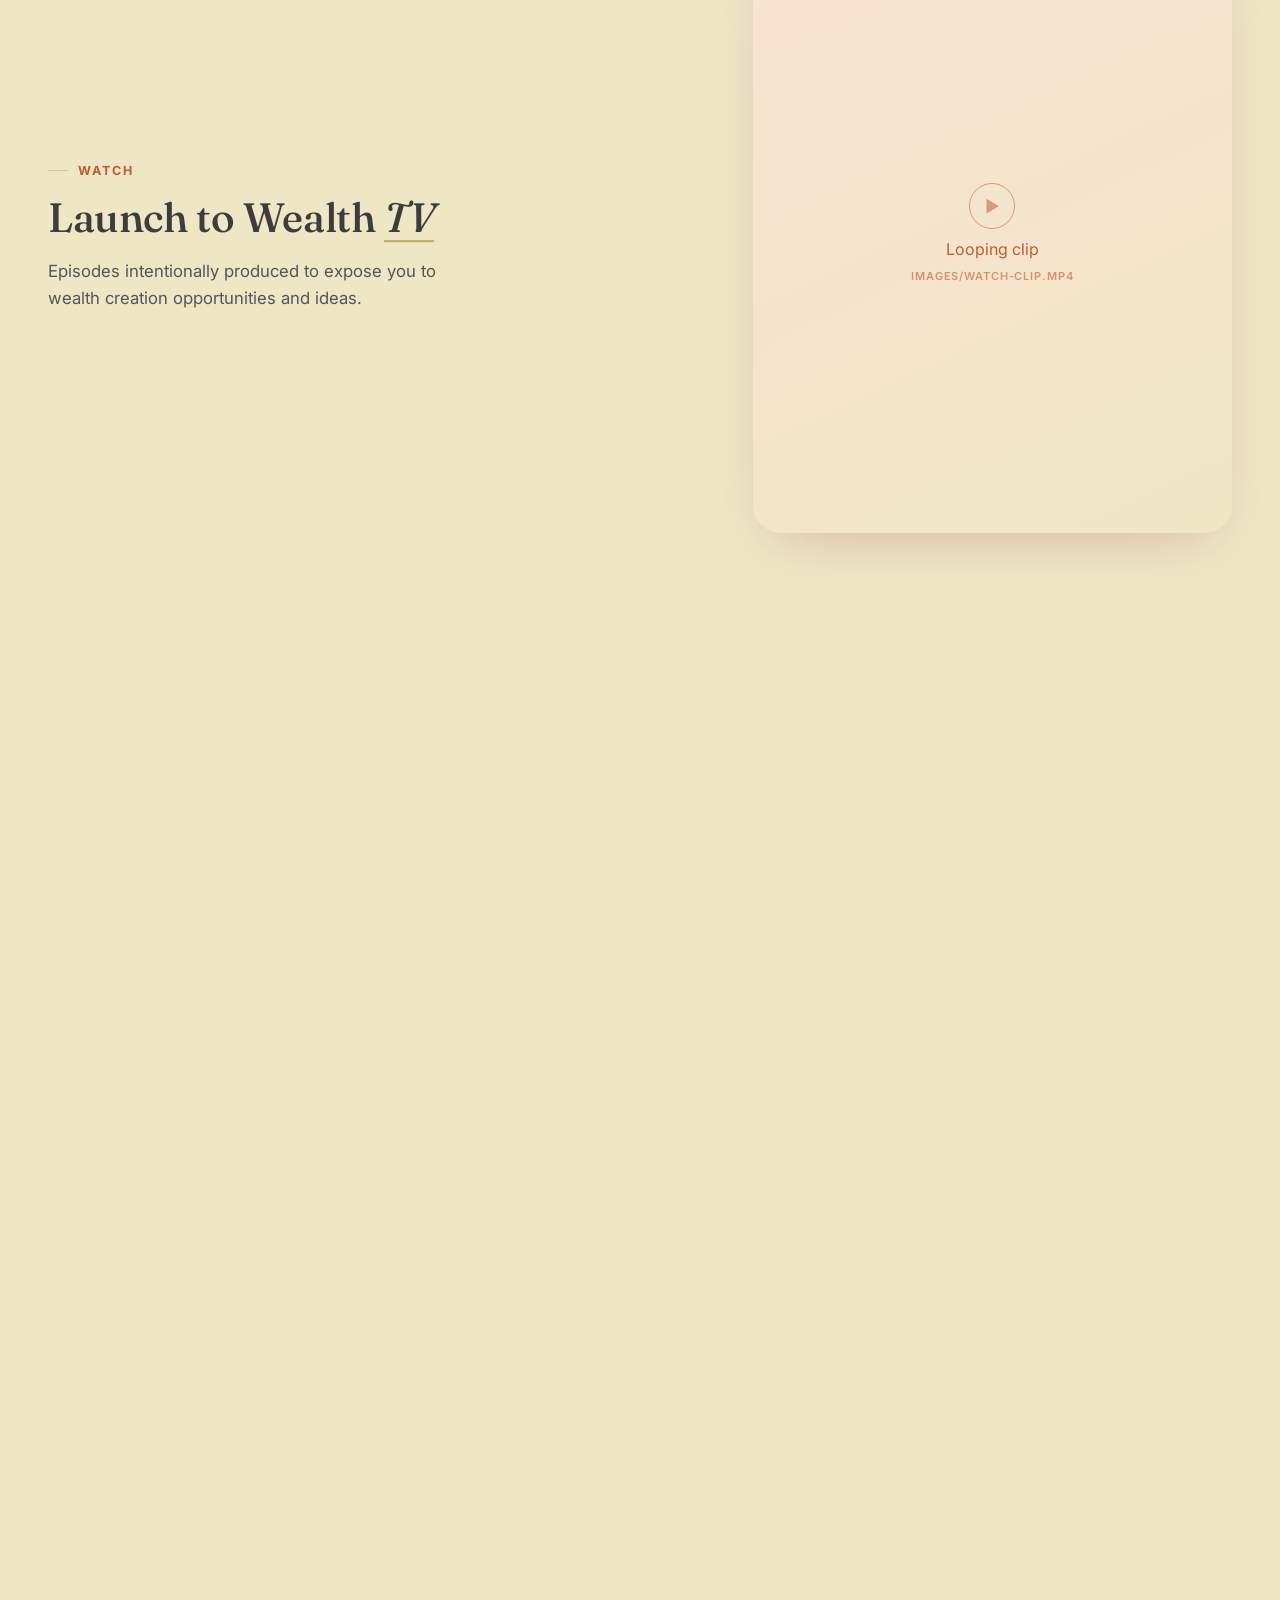
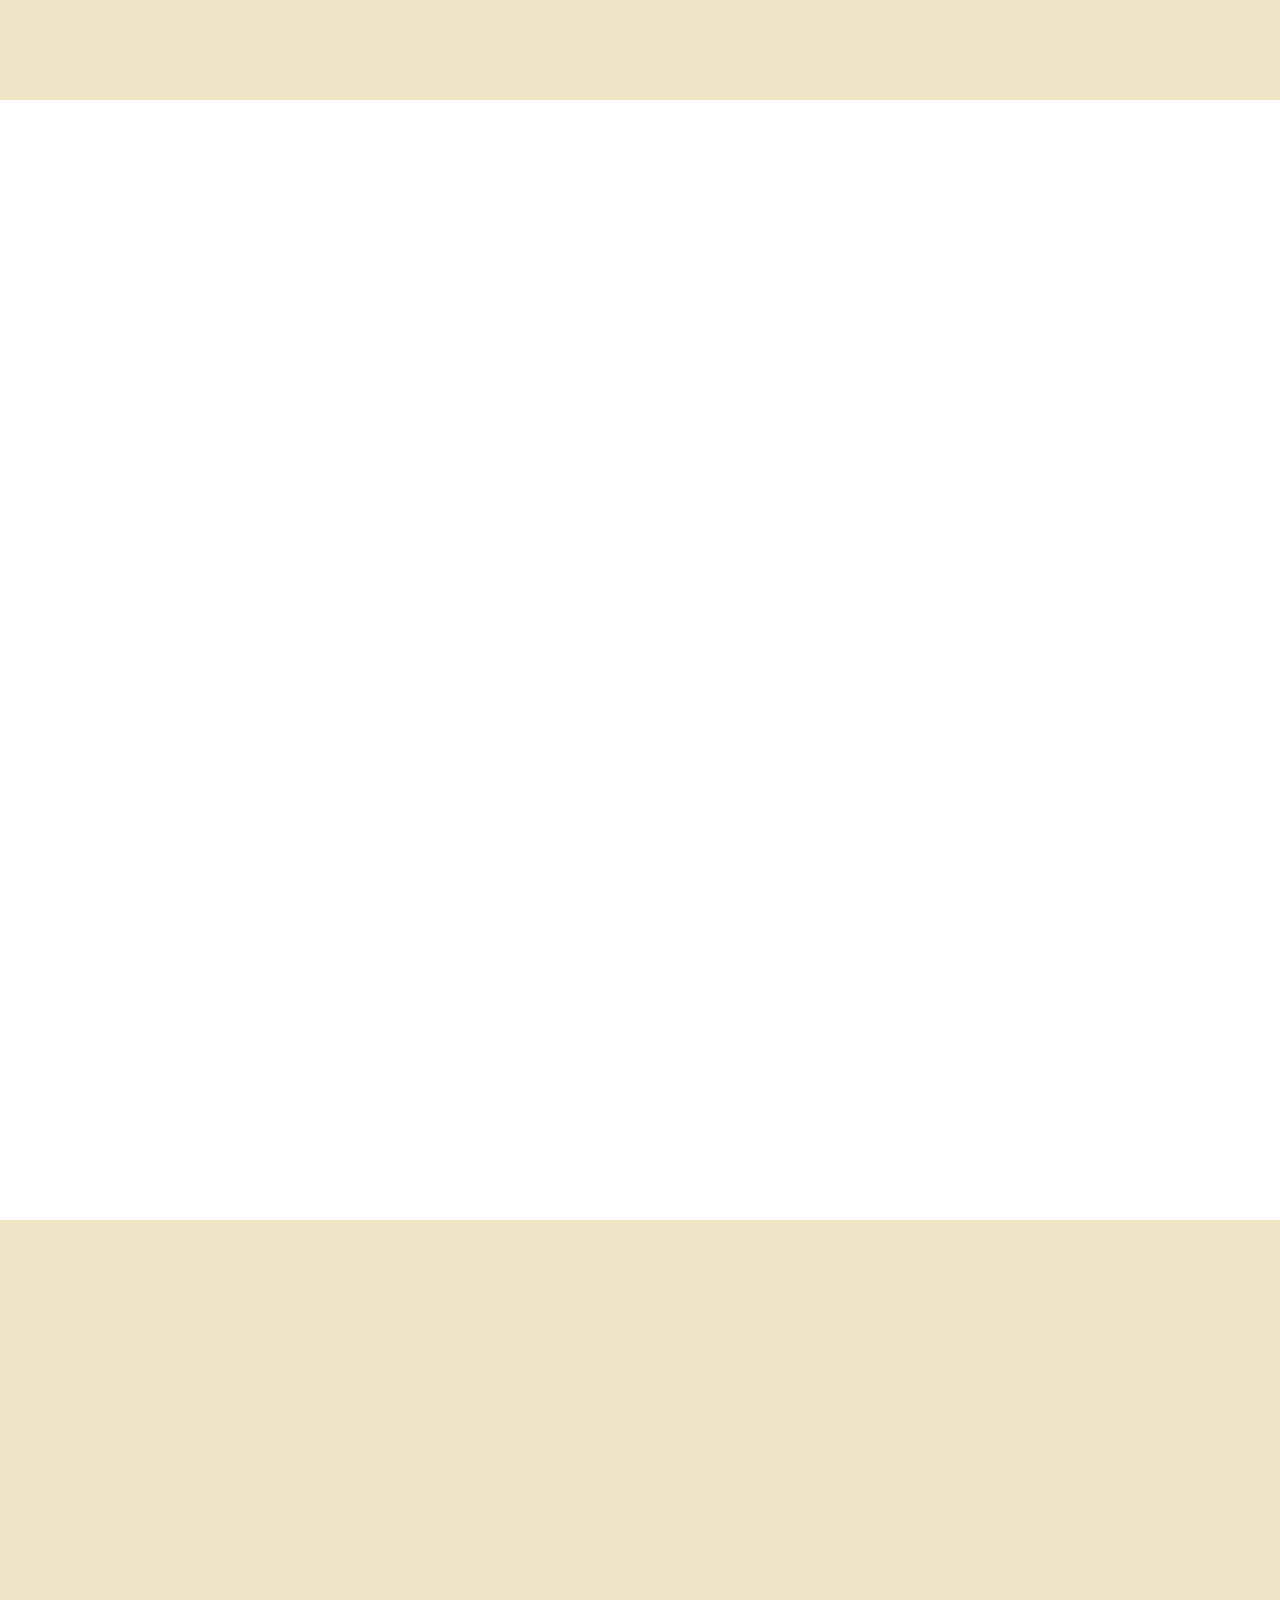
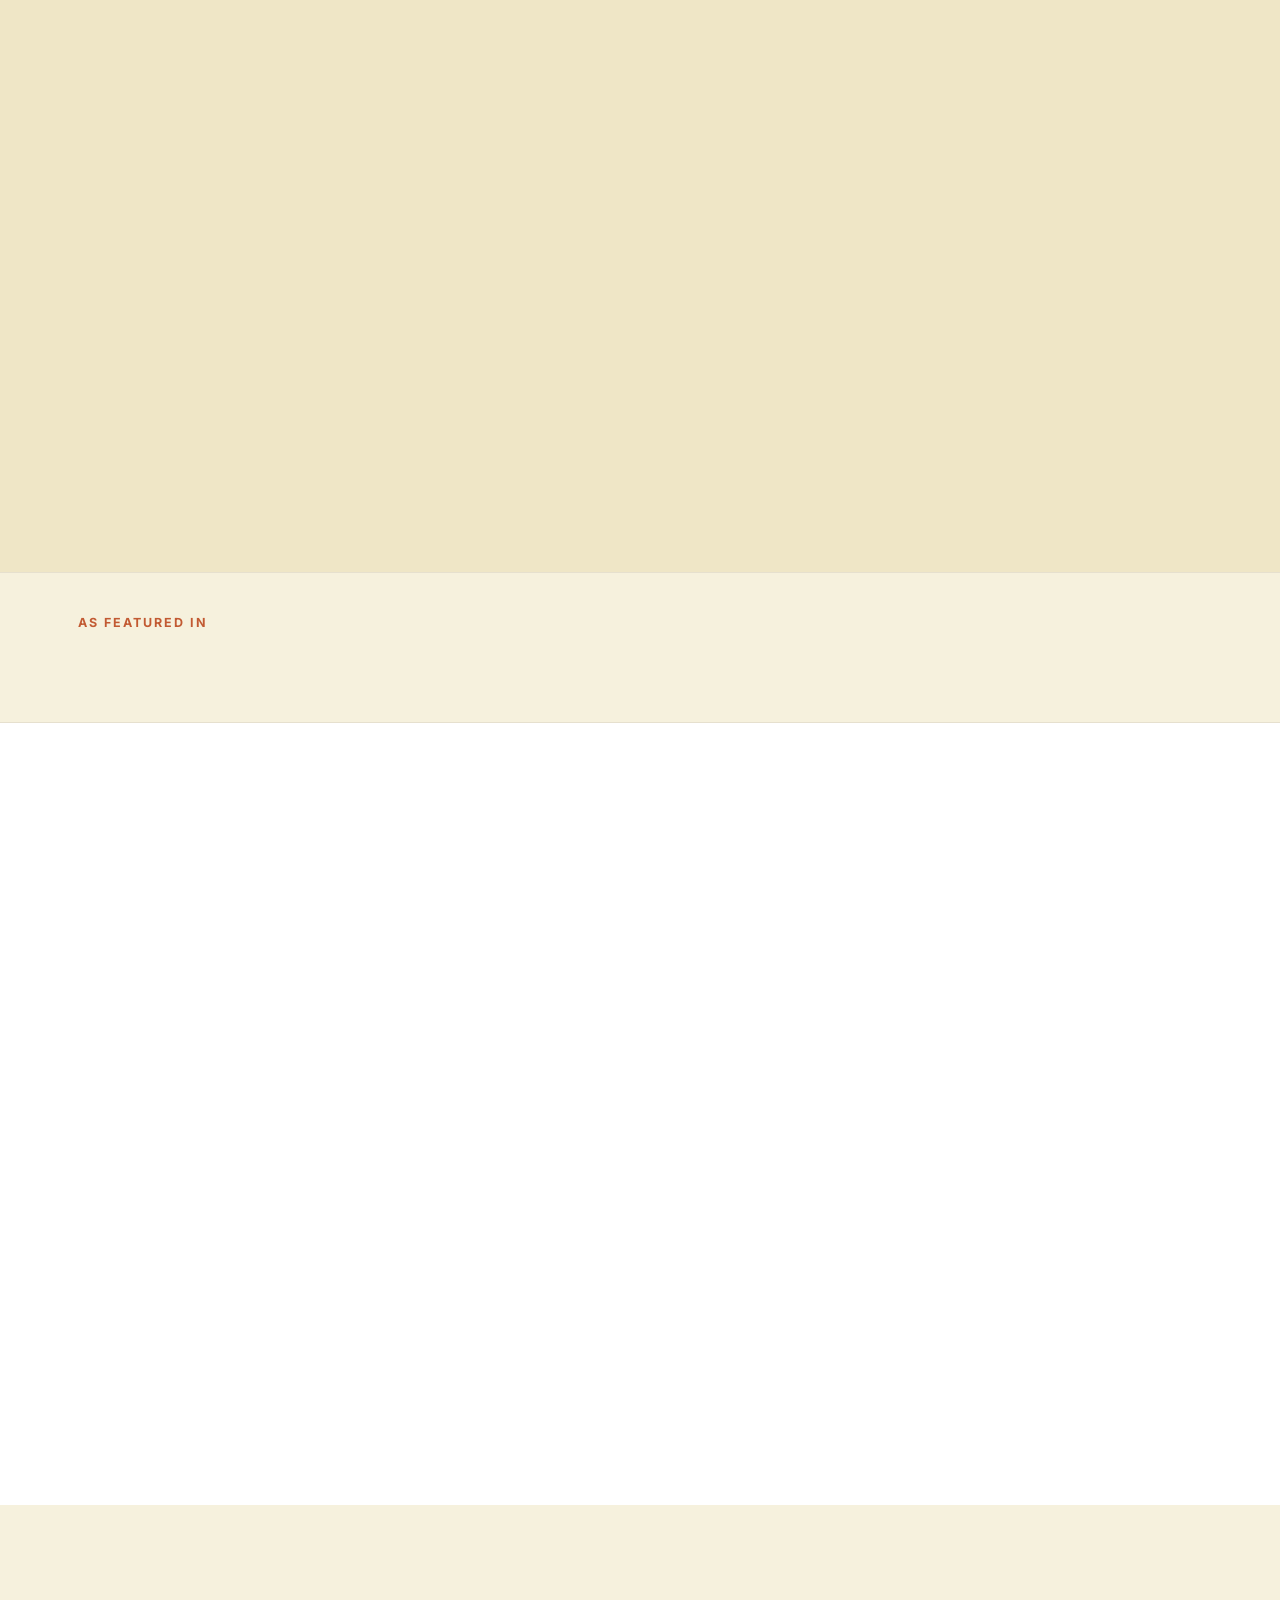
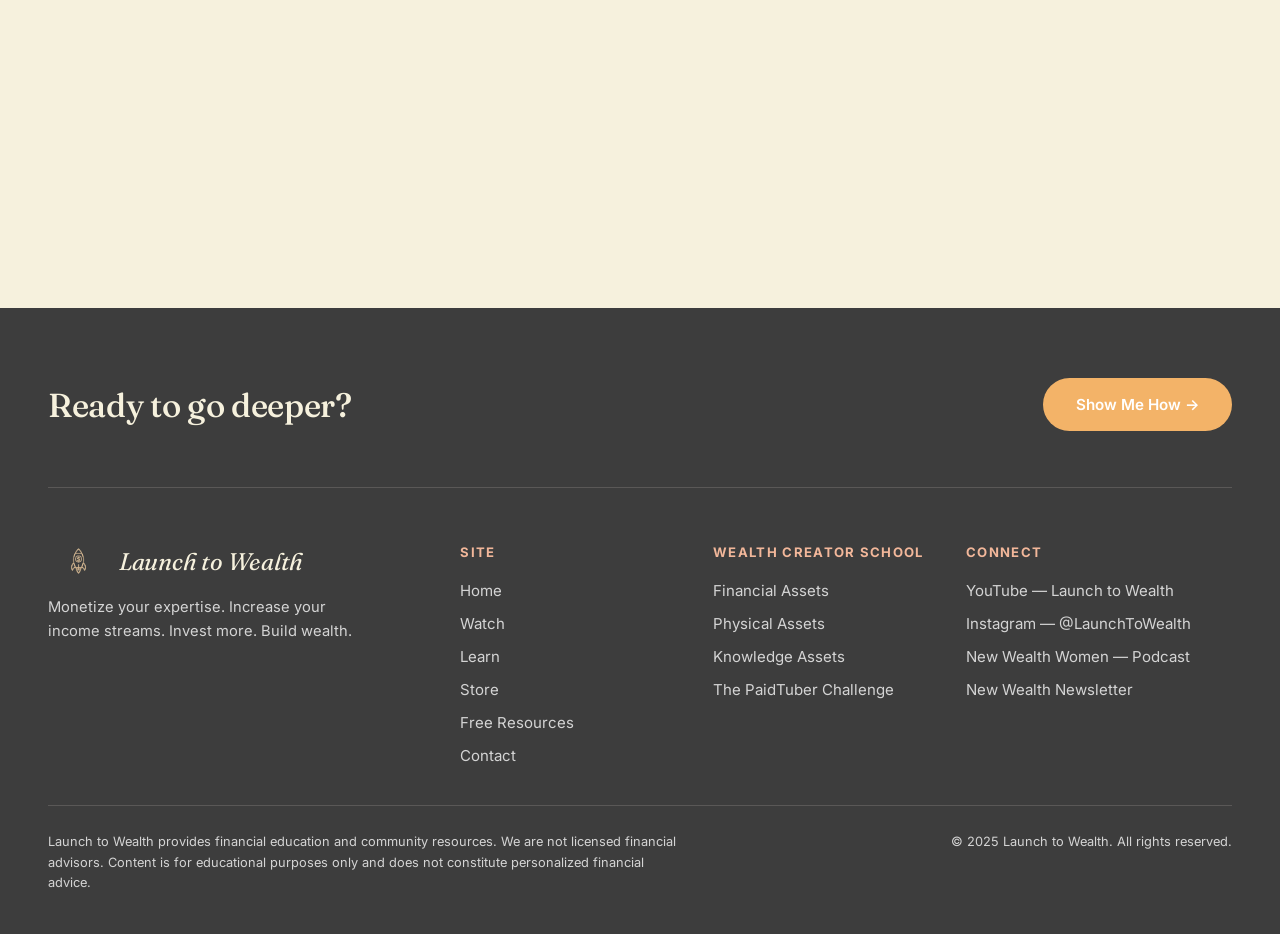
==== commit 3d083040: "hope" ====
--- a/index.html
+++ b/index.html
@@ -48,7 +48,7 @@
     <div class="hero-copy">
       <span class="eyebrow">For Professionals Ready To Build Beyond A Paycheck</span>
       <h1><strong>Create wealth beyond your 9-5 salary through asset stacking</strong></h1>
-      <p class="lede">Launch a six-figure side hustle — as a professional — and achieve financial security on your own terms.</p>
+      <p class="lede">Create additional income streams and become financially independent.</p>
       <div class="hero-actions">
         <a href="#learn" class="btn btn-primary">Show me how <span class="btn-arrow">→</span></a>
       </div>
@@ -114,10 +114,10 @@
         <div class="placeholder-label"><div class="icon">✦</div><span>Book cover</span><small>images/book.png</small></div>
       </div>
       <div class="book-copy">
-        <span class="eyebrow">Coming Soon From Vanessa Adekoya</span>
-        <h2>Pre-order her book: <span class="italic squiggle">Richer On Purpose</span></h2>
+        <span class="eyebrow">From Vanessa Adekoya</span>
+        <h2>Order her book: <span class="italic squiggle">Richer On Purpose</span></h2>
         <p>Published by Penguin Random House — the book behind the framework Vanessa teaches every professional in the Launch to Wealth community.</p>
-        <a href="#" class="btn btn-primary">Pre-order Now →</a>
+        <a href="https://sites.prh.com/richeronpurpose" target="_blank" rel="noopener" class="btn btn-primary">Order Now →</a>
       </div>
     </div>
   </div>
@@ -333,7 +333,7 @@
       <div class="store-card">
         <div class="img-frame">
           <!-- Replace with product photo: images/store-vision-deck.jpg -->
-          <img src="images/store-vision-deck.jpg" alt="Vision Deck" onerror="this.setAttribute('data-loaded','false')">
+          <img src="https://images.unsplash.com/photo-1503551723145-6c040742065b-v2?q=80&w=900&auto=format&fit=crop" alt="Vision Deck" onerror="this.setAttribute('data-loaded','false')">
           <div class="placeholder-label"><div class="icon">✦</div><span>Product photo</span><small>images/store-vision-deck.jpg</small></div>
         </div>
         <div class="store-card-body">
@@ -345,7 +345,7 @@
       <div class="store-card">
         <div class="img-frame">
           <!-- Replace with product photo: images/store-idea-to-income-journal.jpg -->
-          <img src="images/store-idea-to-income-journal.jpg" alt="Idea to Income Journal" onerror="this.setAttribute('data-loaded','false')">
+          <img src="https://images.unsplash.com/photo-1722928755316-a2b02a8d2e00?q=80&w=900&auto=format&fit=crop" alt="Idea to Income Journal" onerror="this.setAttribute('data-loaded','false')">
           <div class="placeholder-label"><div class="icon">✦</div><span>Product photo</span><small>images/store-idea-to-income-journal.jpg</small></div>
         </div>
         <div class="store-card-body">
@@ -403,9 +403,9 @@
             <span class="plat-icon">▶</span>
             <span>Watch on YouTube — Launch to Wealth <span class="plat-sub">20M+ views · Seen in Business Insider &amp; Essence</span></span>
           </a>
-          <a href="#">
+          <a href="https://sites.prh.com/richeronpurpose" target="_blank" rel="noopener">
             <span class="plat-icon">✦</span>
-            <span>Pre-order her book — Richer On Purpose <span class="plat-sub">Published by Penguin Random House</span></span>
+            <span>Order her book — Richer On Purpose <span class="plat-sub">Published by Penguin Random House</span></span>
           </a>
         </div>
       </div>
--- a/css/style.css
+++ b/css/style.css
@@ -2140,3 +2140,7 @@
   .hero-visual{ display:none; }
   .track-list > .course, .track-list > .course:first-child, .track-list > .course:last-child{ padding:30px 0; }
 }
+
+/* Store products are coming soon: wash the photos out so they read as placeholders, not final product shots */
+.store-card .img-frame img{ filter: grayscale(0.65) saturate(0.8) brightness(1.06) contrast(0.92); }
+.store-card .img-frame::after{ background: linear-gradient(150deg, rgba(233,126,80,0.42) 0%, rgba(189,177,109,0.38) 100%); }
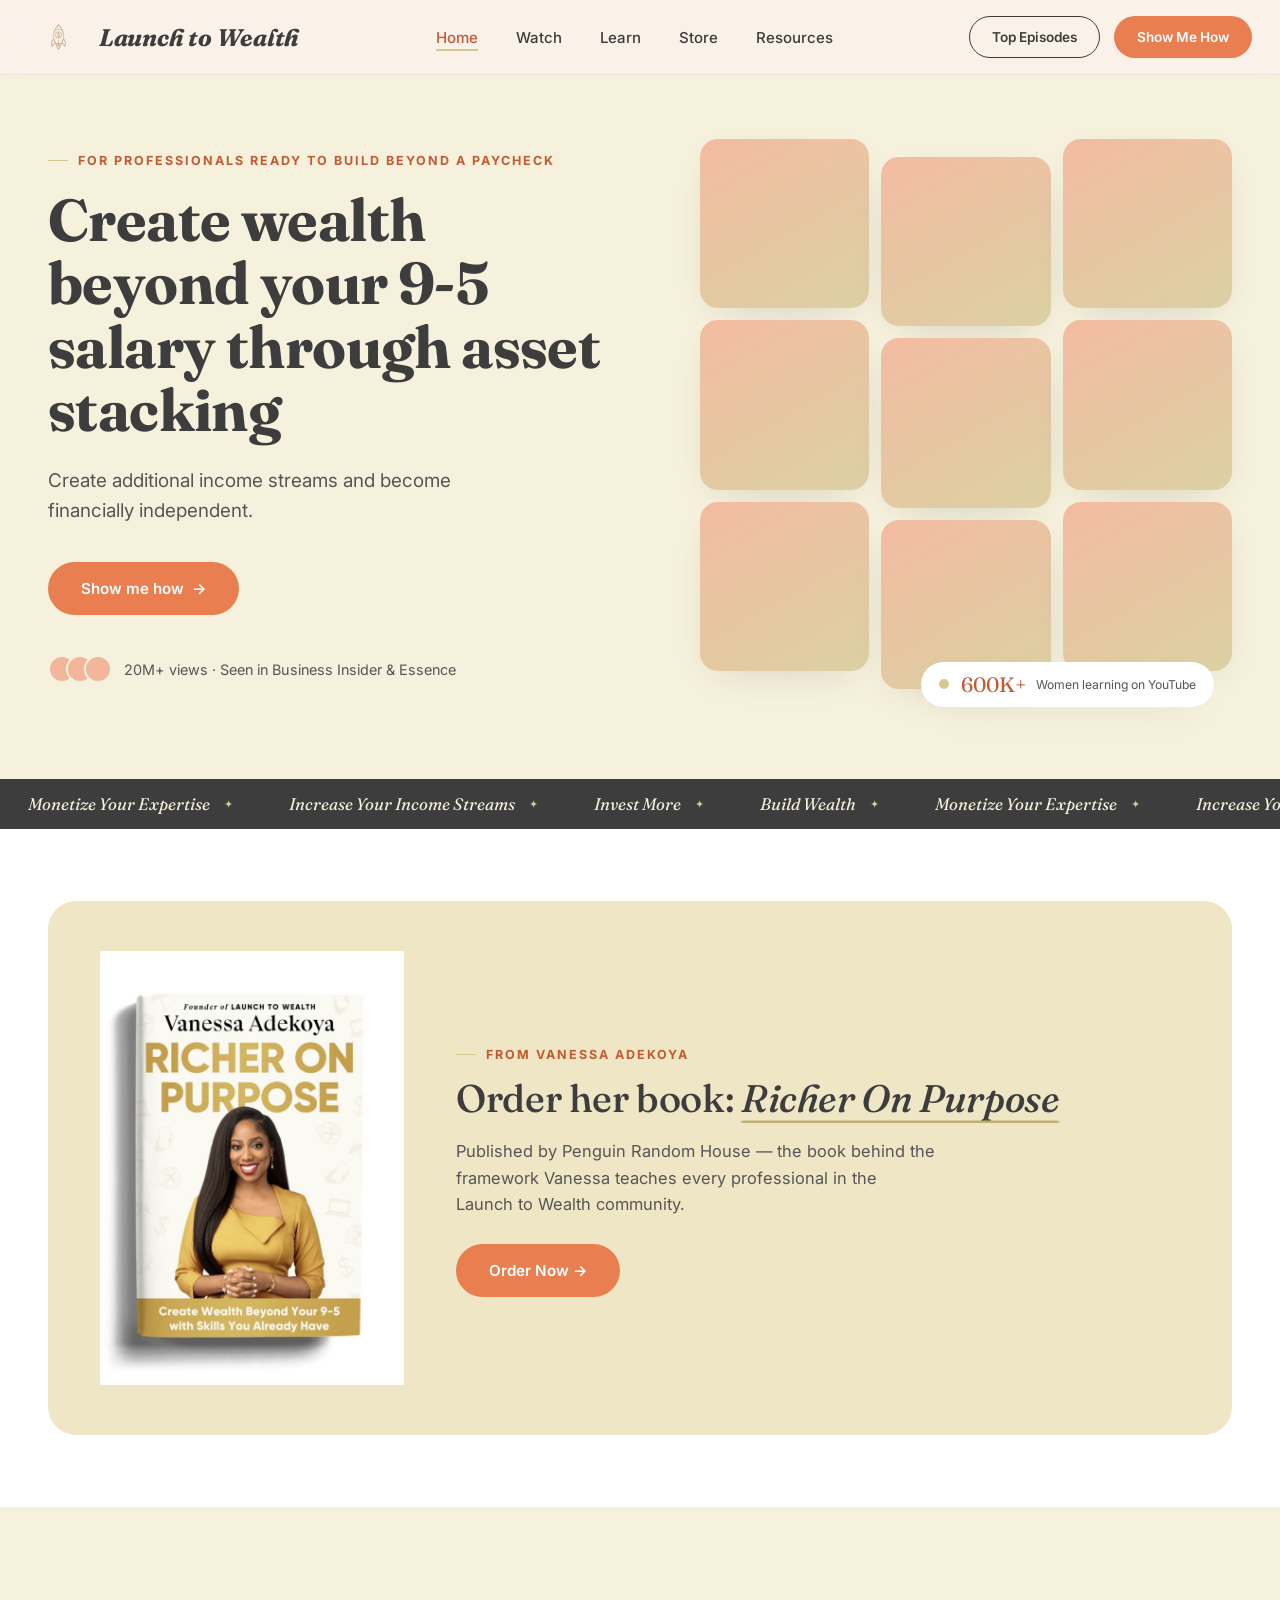
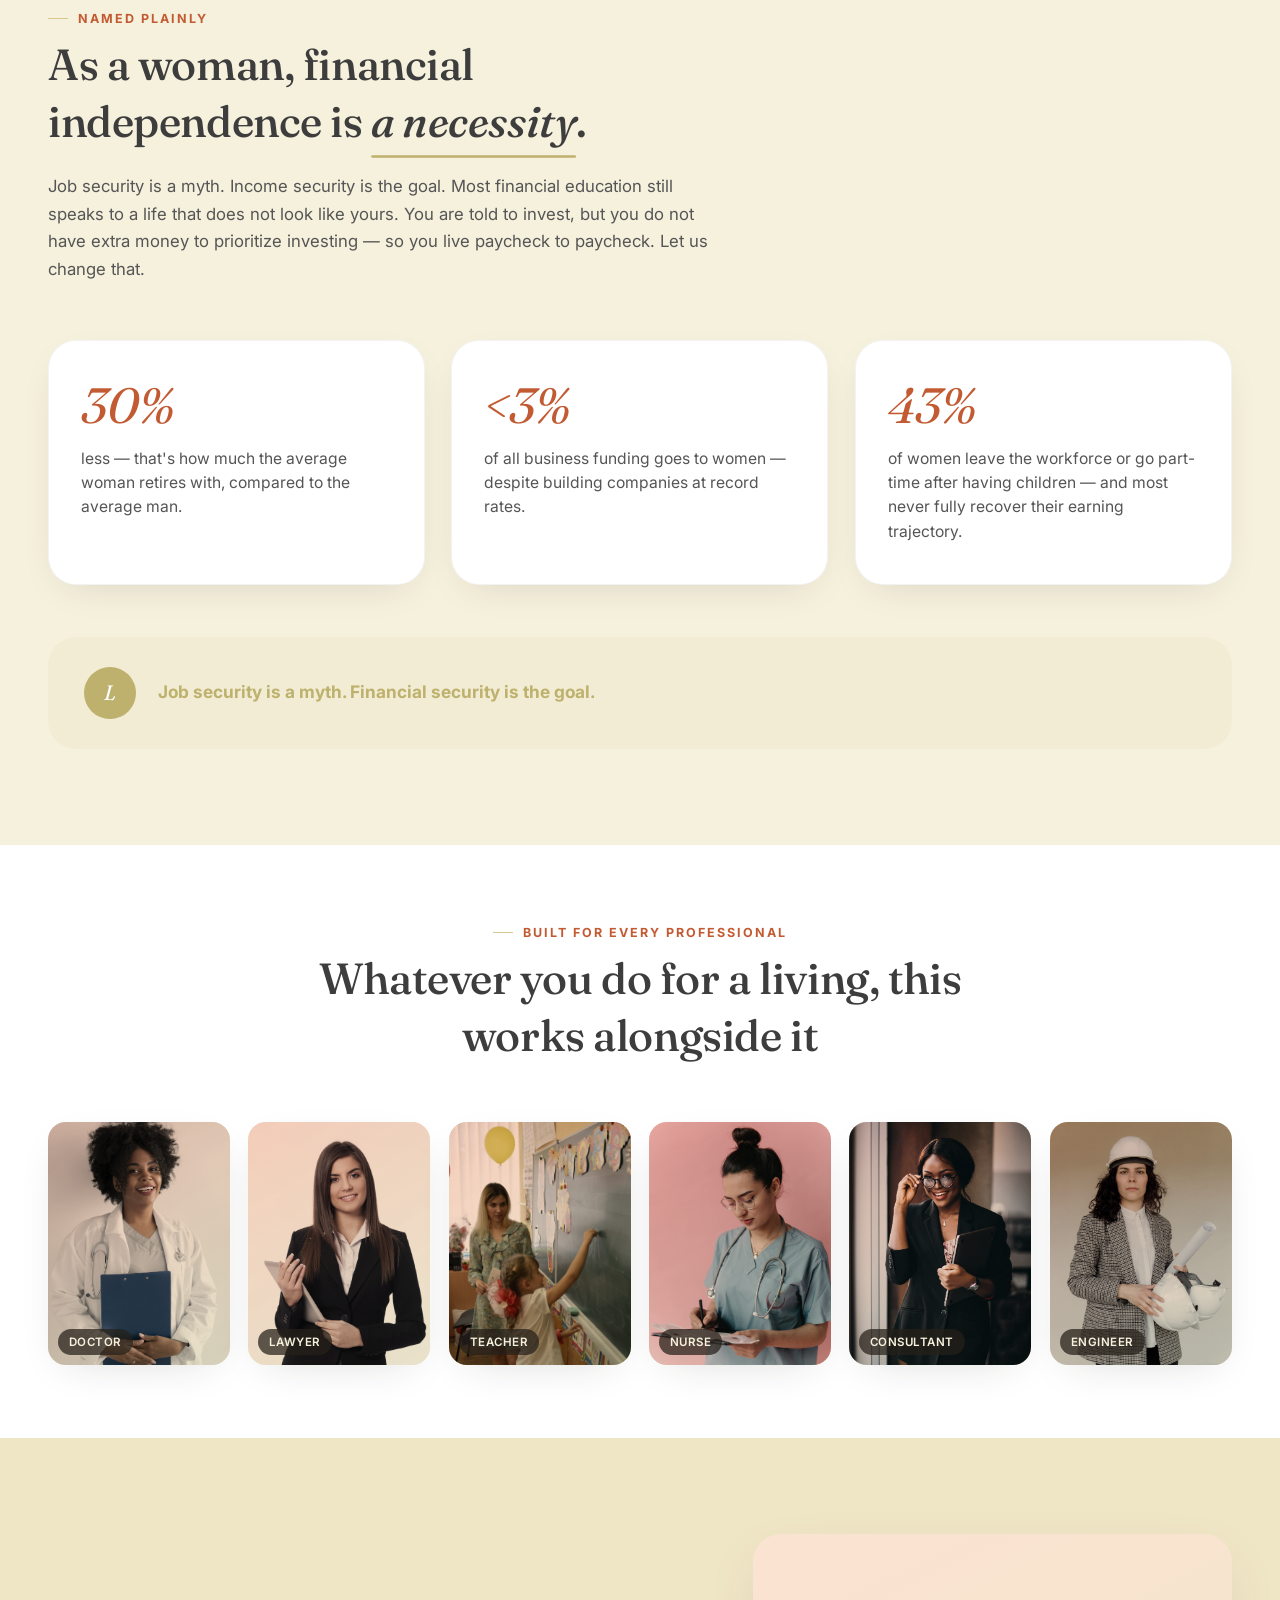
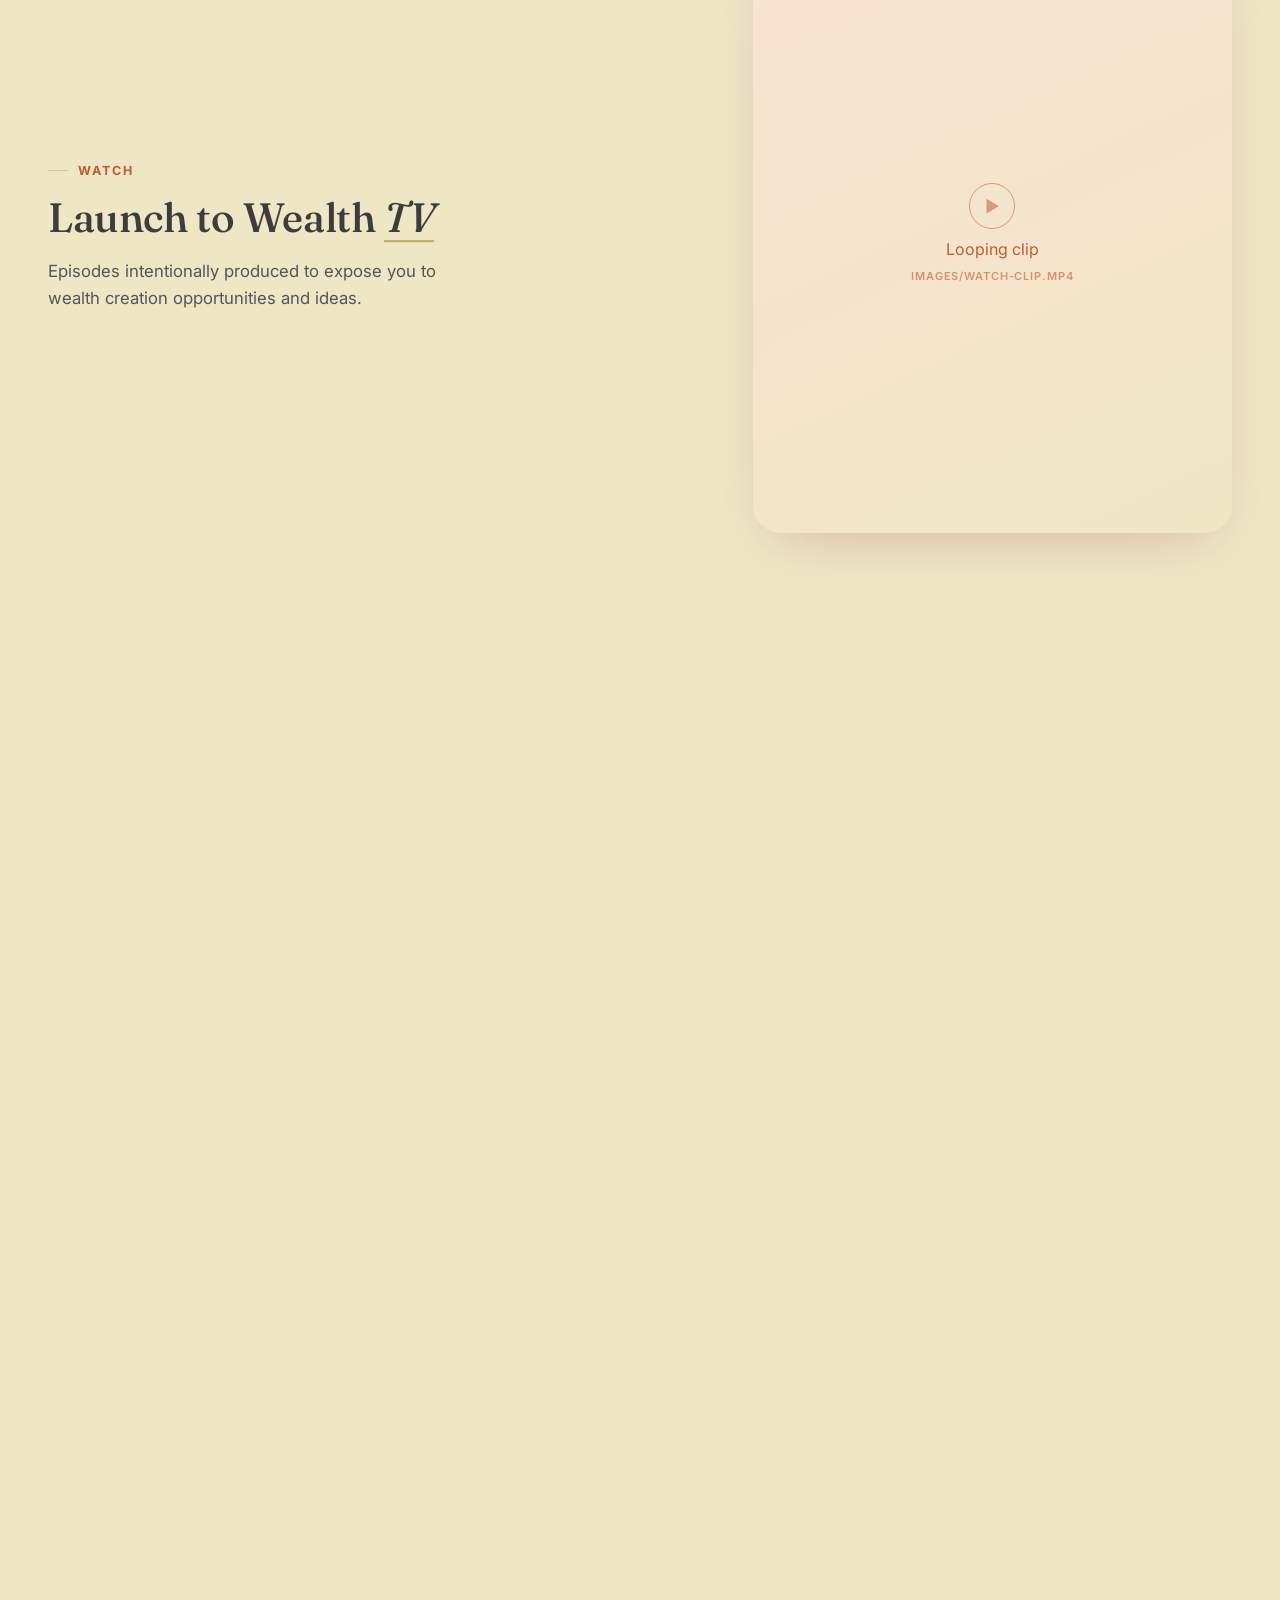
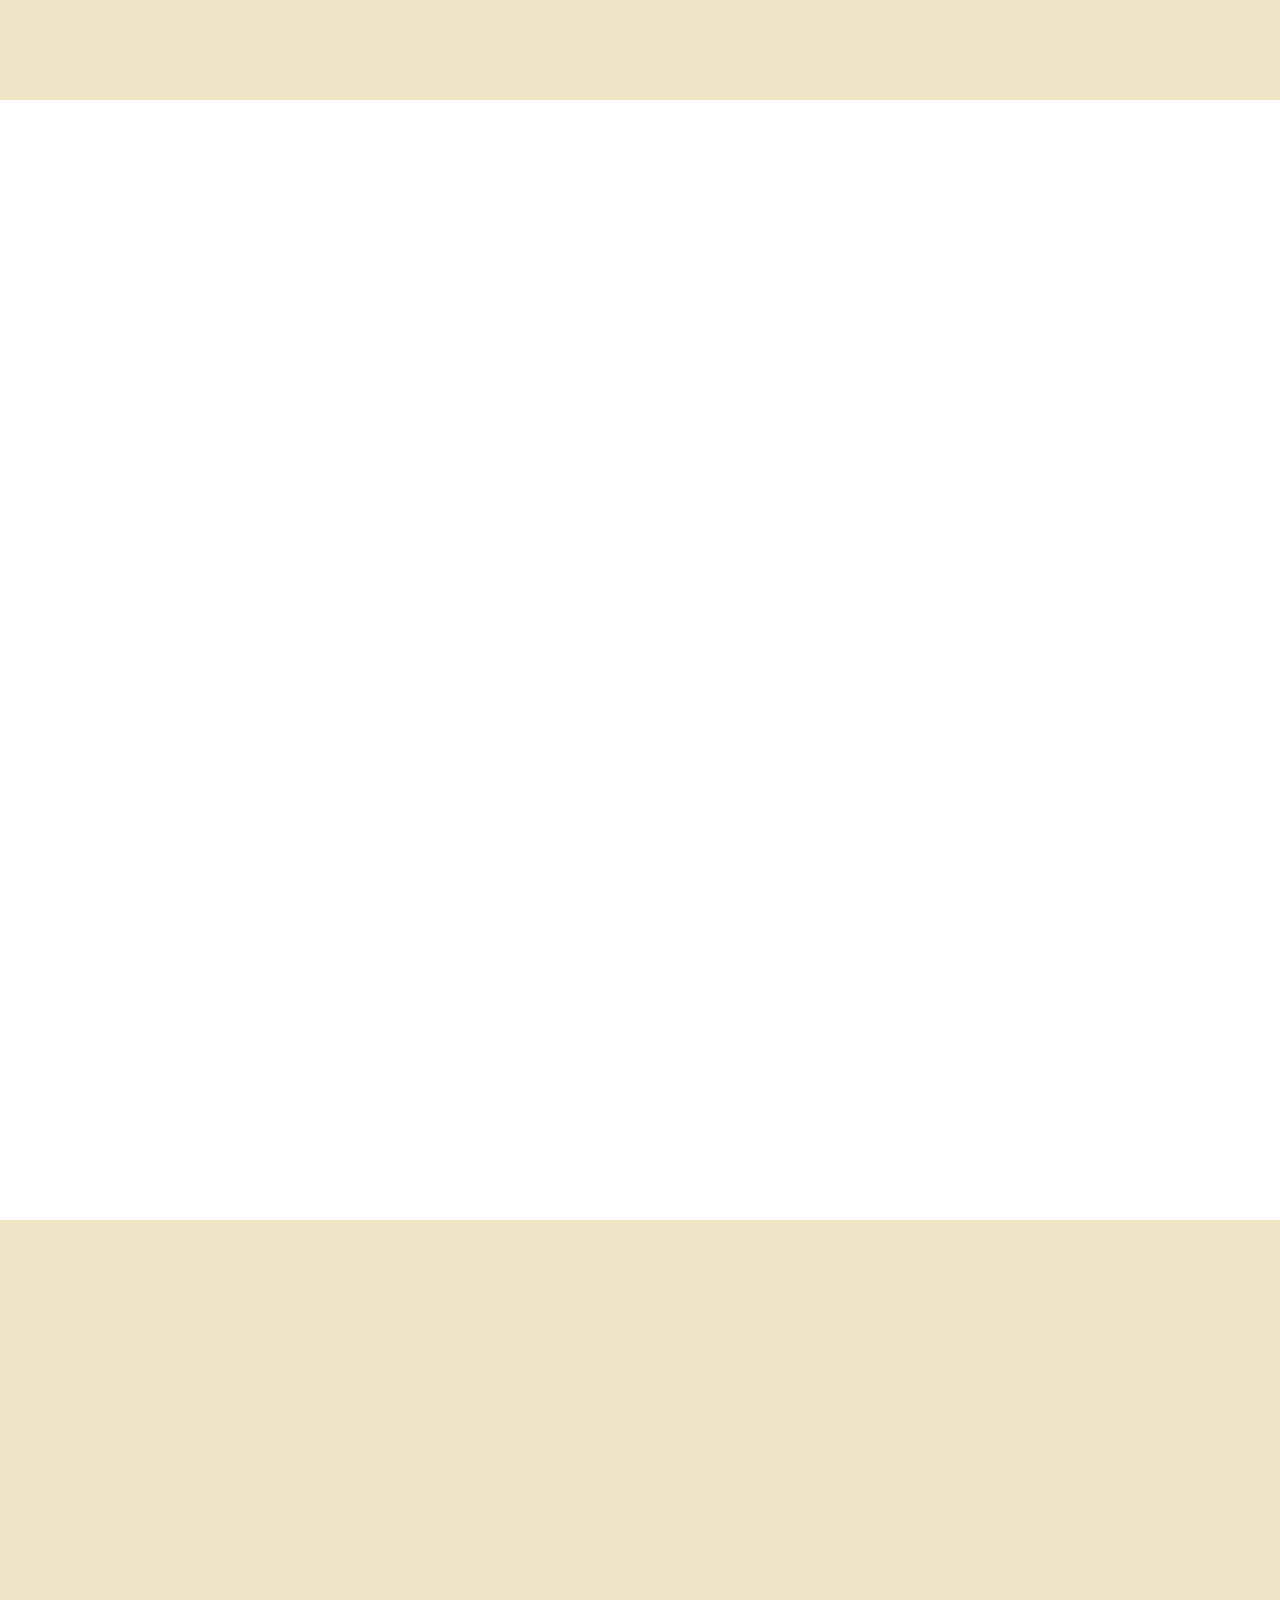
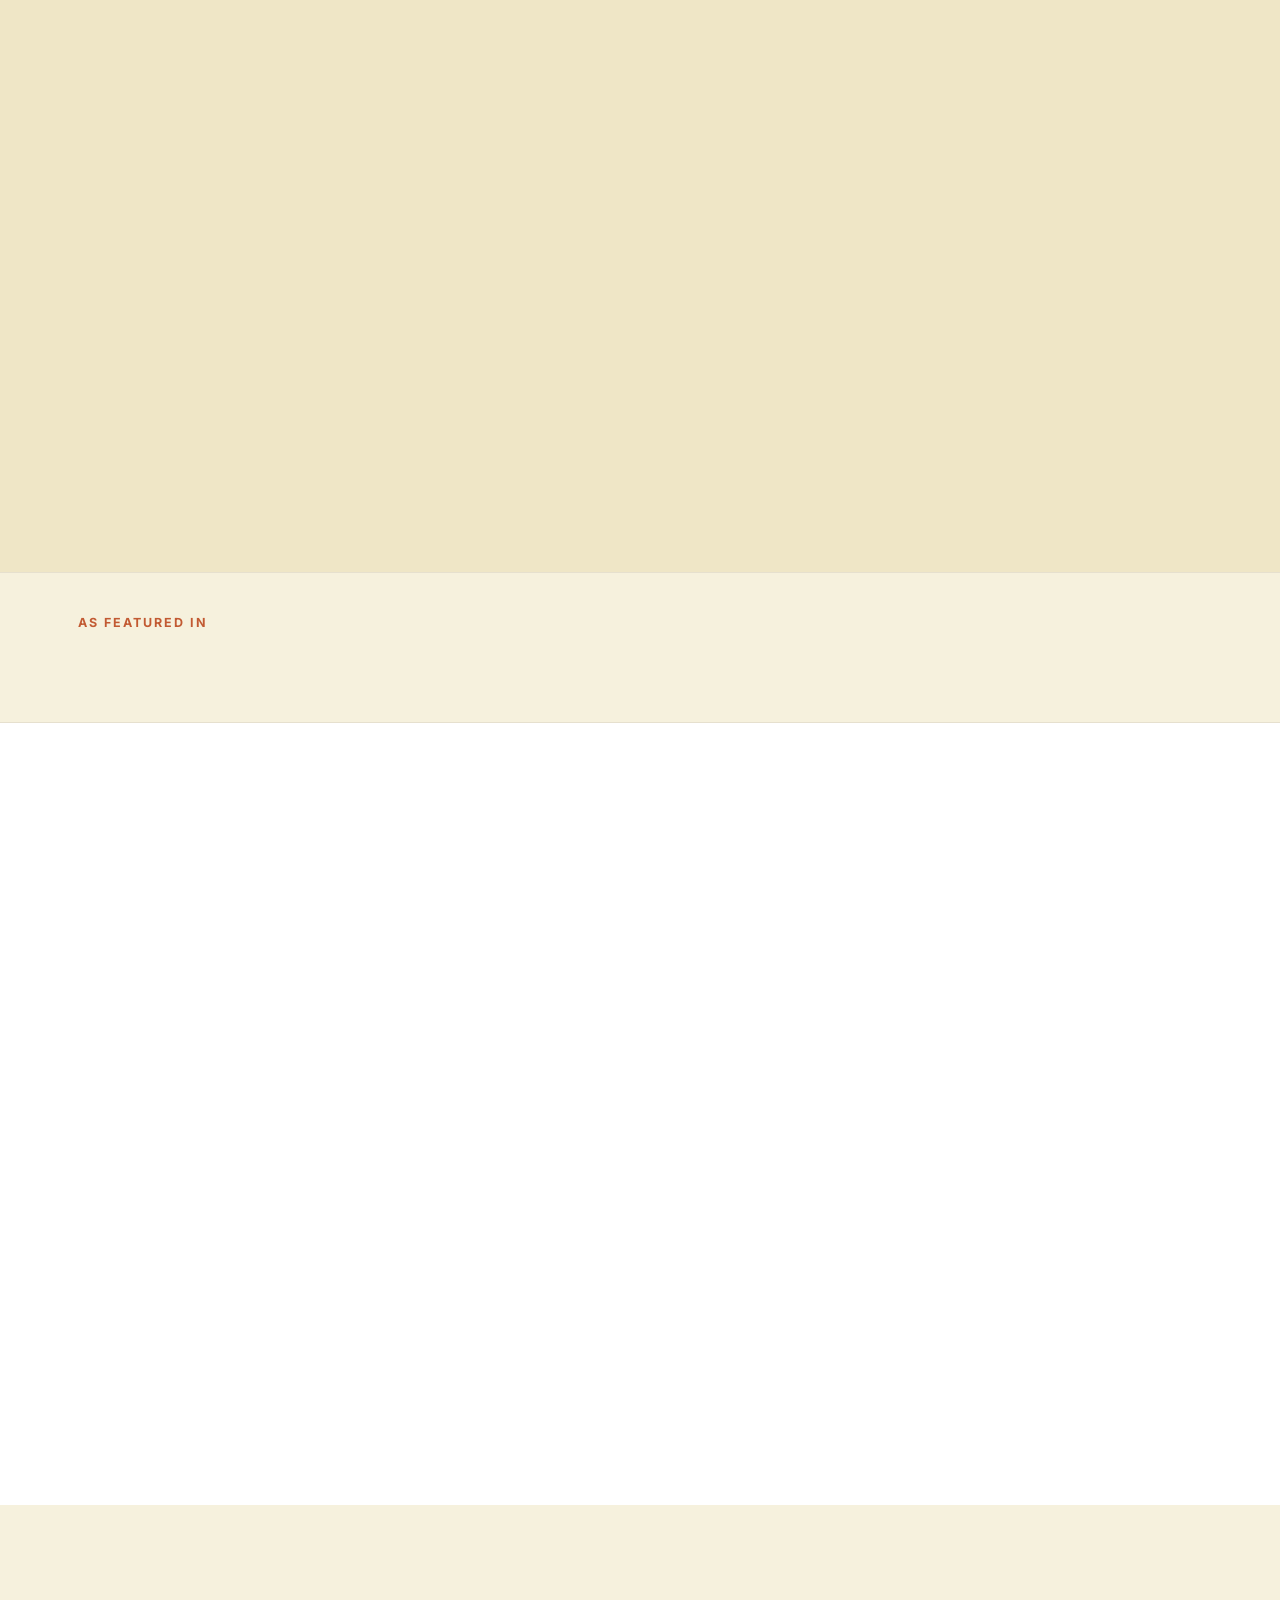
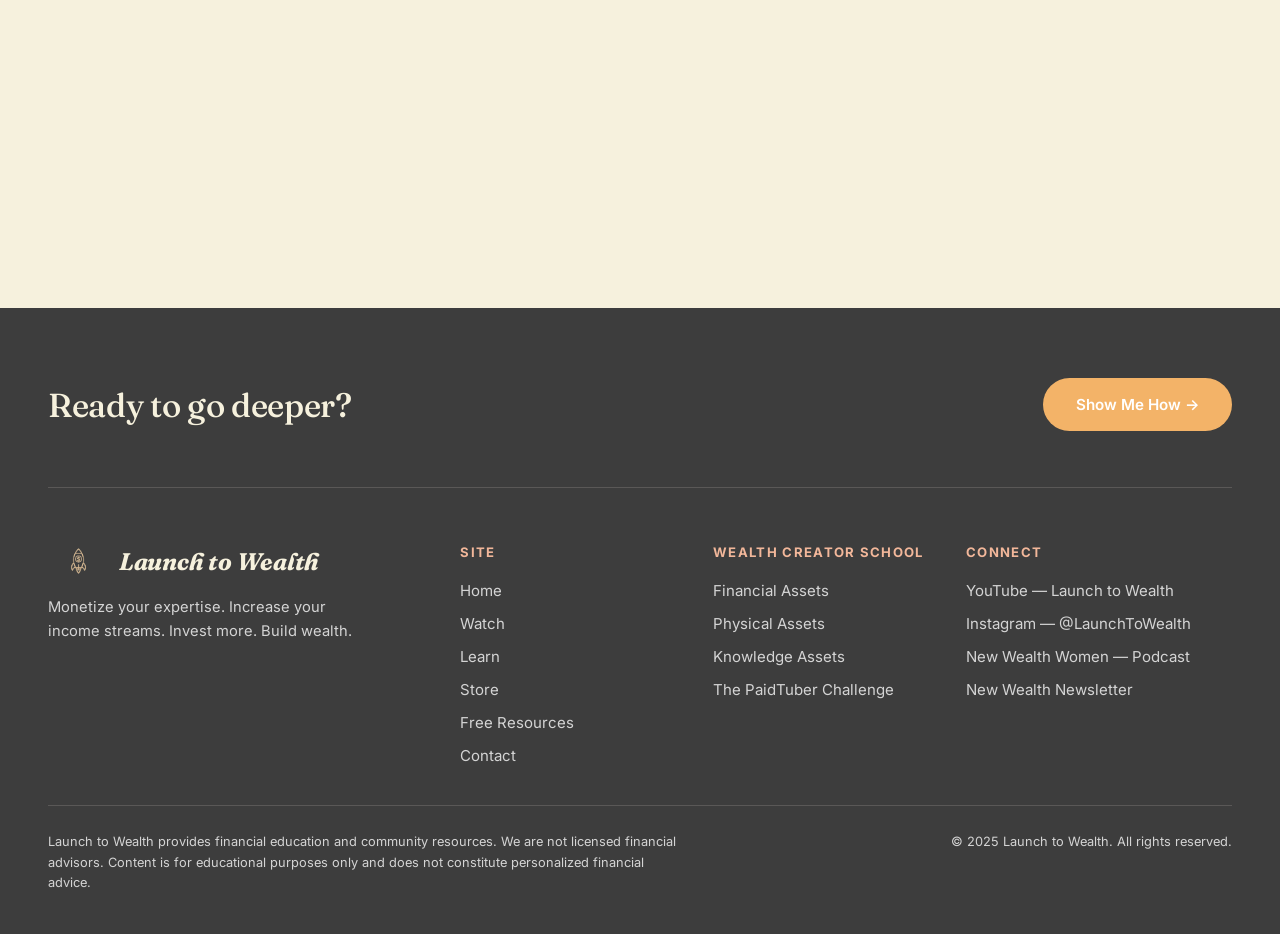
==== commit 3860428f: "yay" ====
--- a/index.html
+++ b/index.html
@@ -62,7 +62,7 @@
            mix of women. Swap any of these for your own by replacing the src. -->
       <div class="hero-face-grid">
         <div class="img-frame">
-          <img src="https://images.unsplash.com/photo-1573497491207-618cc224f243?q=80&w=600&auto=format&fit=crop" alt="Woman in a white shirt, professional portrait">
+          <img src="https://images.unsplash.com/photo-1464813779451-1efc43a52337?q=80&w=600&auto=format&fit=crop" alt="Woman in a black blazer, professional portrait">
         </div>
         <div class="img-frame">
           <img src="https://images.unsplash.com/photo-1758518727888-ffa196002e59?q=80&w=600&auto=format&fit=crop" alt="Woman in business attire smiling">
--- a/css/style.css
+++ b/css/style.css
@@ -6,7 +6,7 @@
    Inter (body/utility).
 ========================================================= */
 
-@import url('https://fonts.googleapis.com/css2?family=Fraunces:ital,opsz,wght@0,9..144,300;0,9..144,400;0,9..144,500;0,9..144,600;0,9..144,700;1,9..144,400;1,9..144,500;1,9..144,600&family=Inter:wght@400;500;600;700;800&display=swap');
+@import url('https://fonts.googleapis.com/css2?family=Fraunces:ital,opsz,wght@0,9..144,300;0,9..144,400;0,9..144,500;0,9..144,600;0,9..144,700;1,9..144,400;1,9..144,500;1,9..144,600;1,9..144,700&family=Inter:wght@400;500;600;700;800&display=swap');
 
 :root{
   /* colors */
@@ -2144,3 +2144,7 @@
 /* Store products are coming soon: wash the photos out so they read as placeholders, not final product shots */
 .store-card .img-frame img{ filter: grayscale(0.65) saturate(0.8) brightness(1.06) contrast(0.92); }
 .store-card .img-frame::after{ background: linear-gradient(150deg, rgba(233,126,80,0.42) 0%, rgba(189,177,109,0.38) 100%); }
+
+
+/* Bold wordmark */
+.nav-logo, .curtain-word{ font-weight: 700; }
